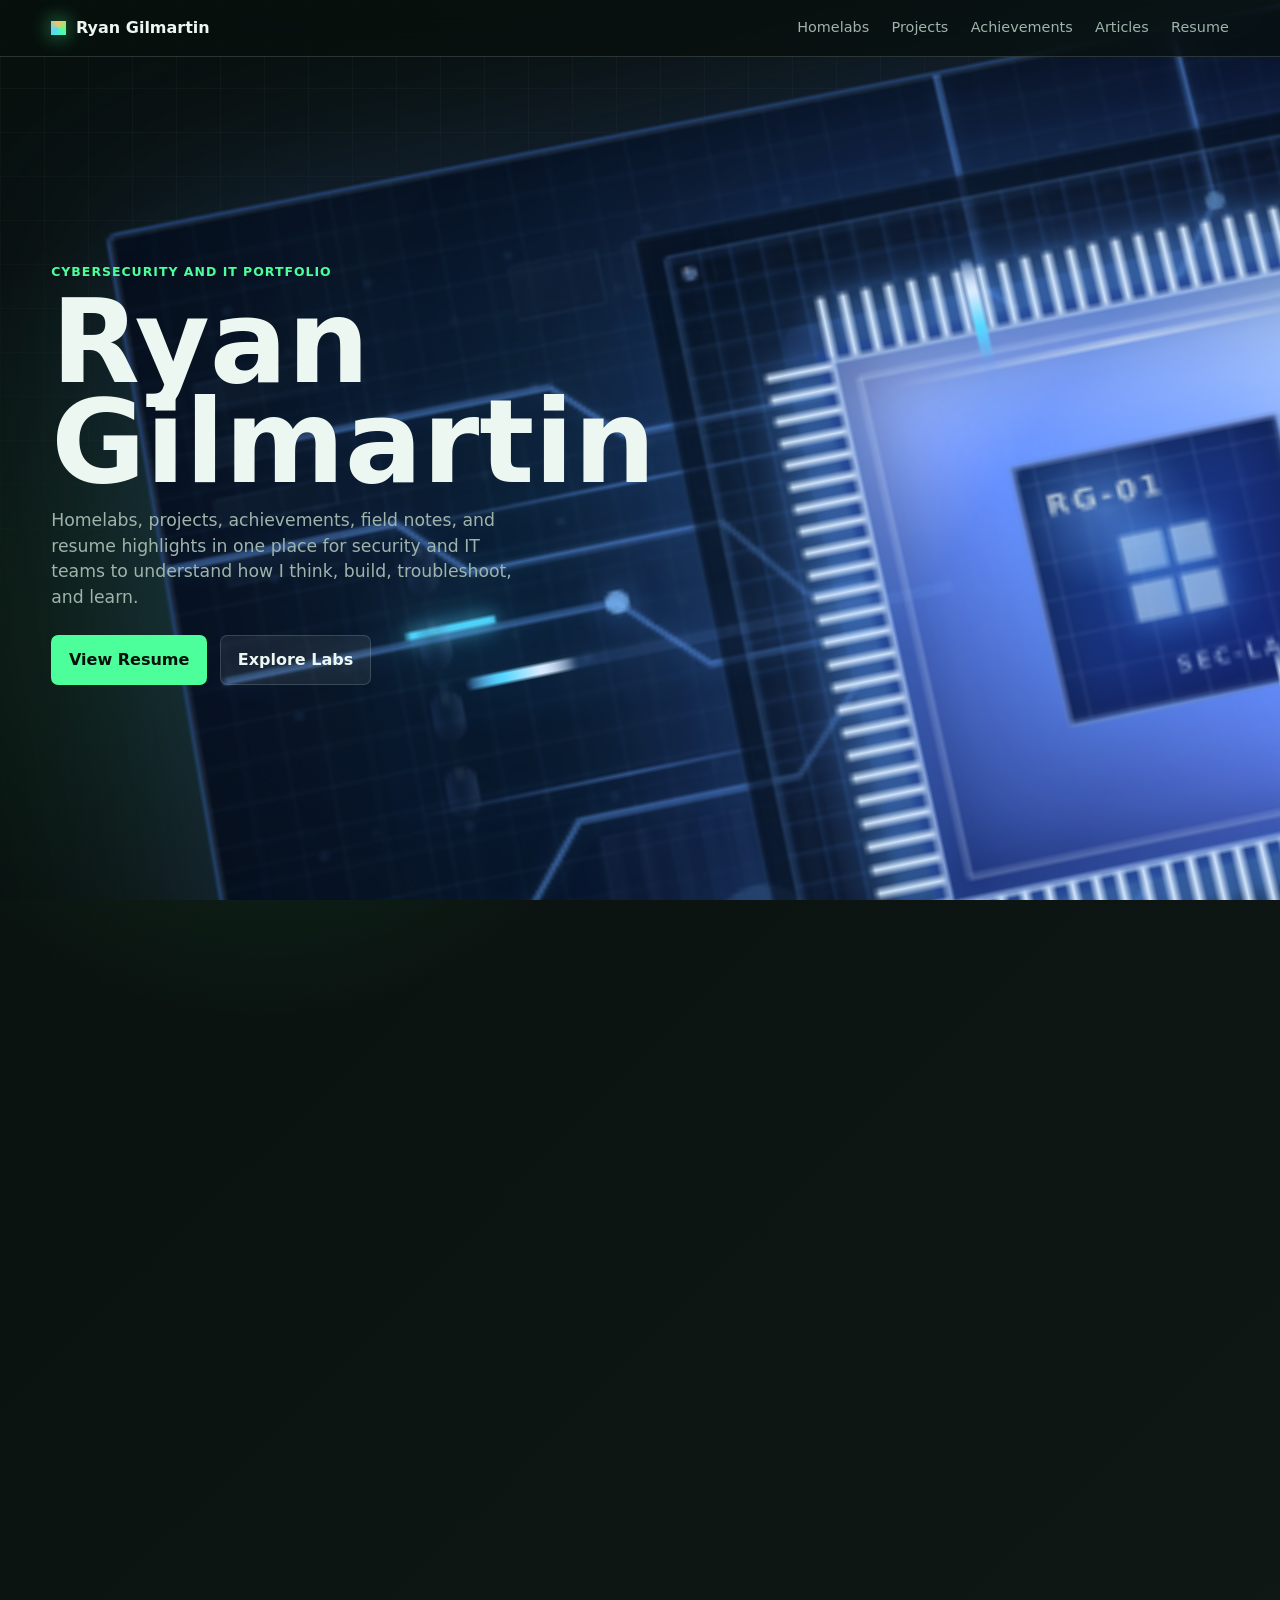
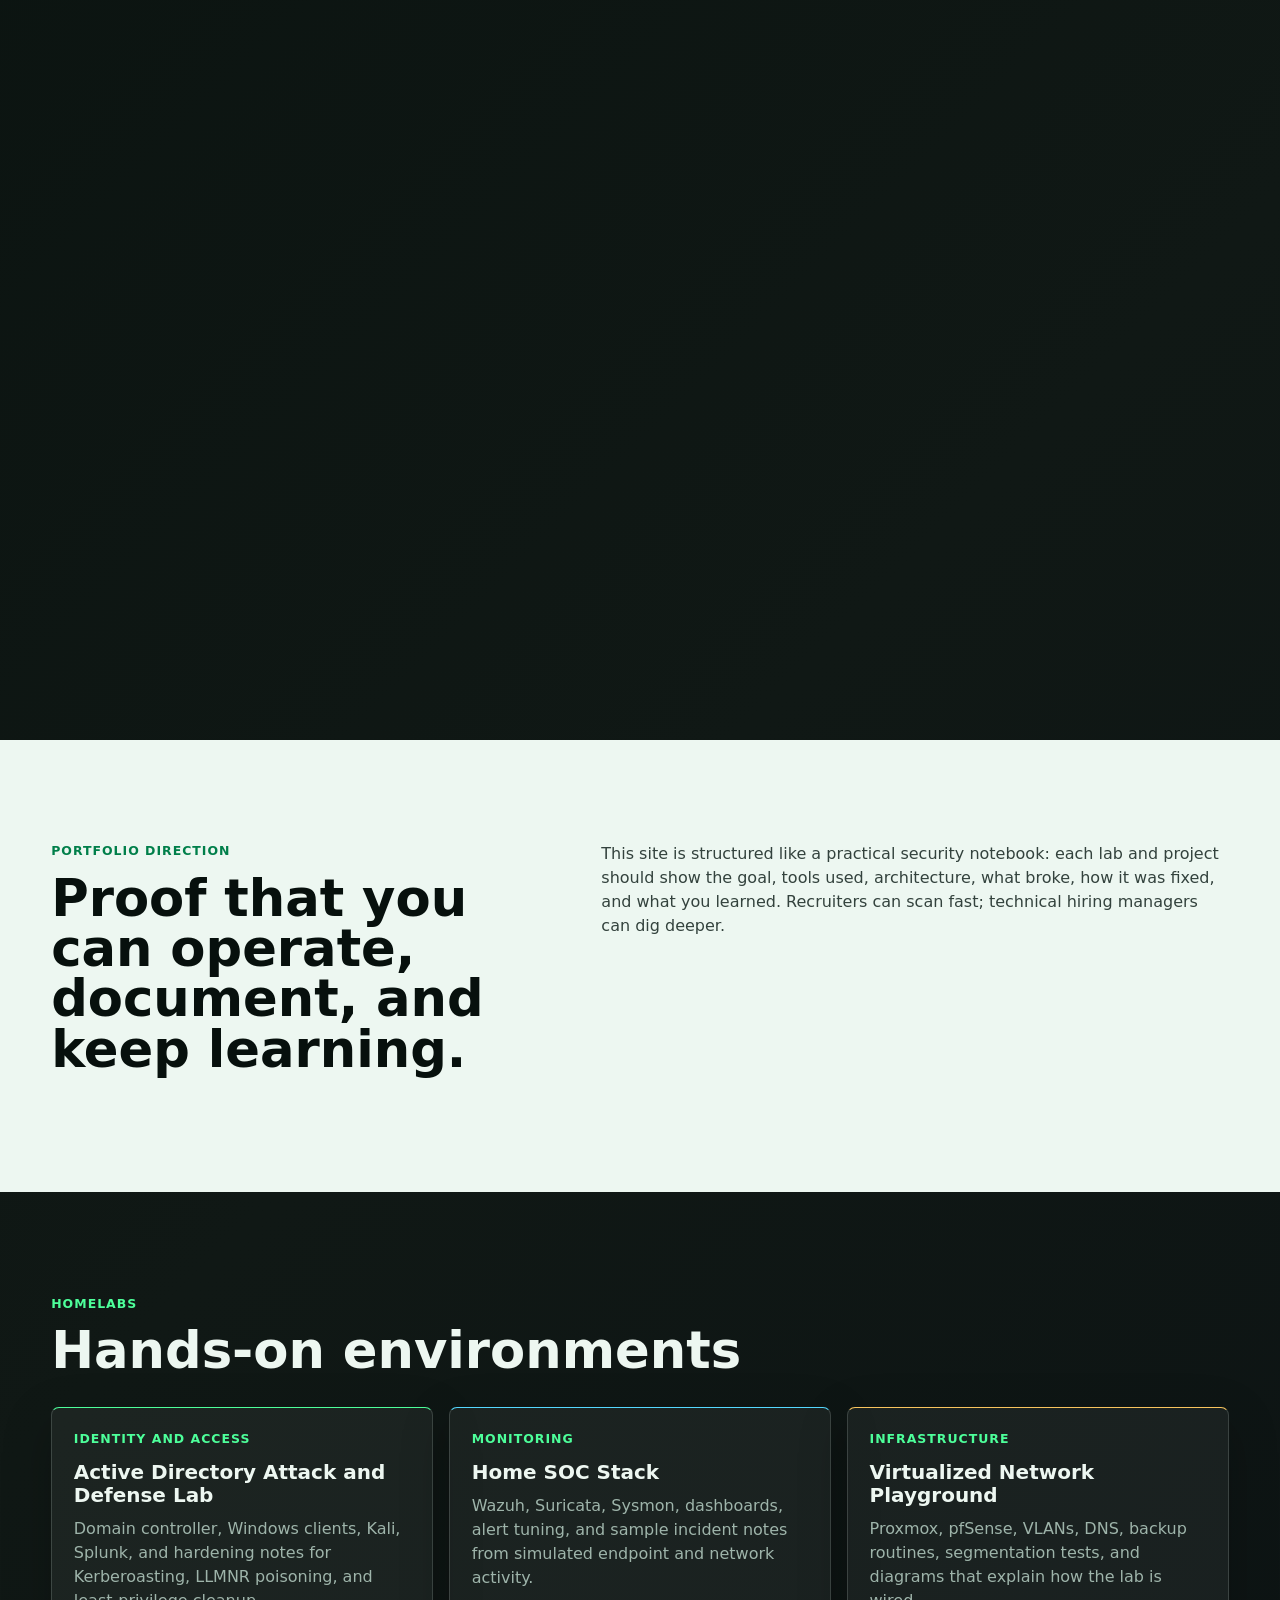
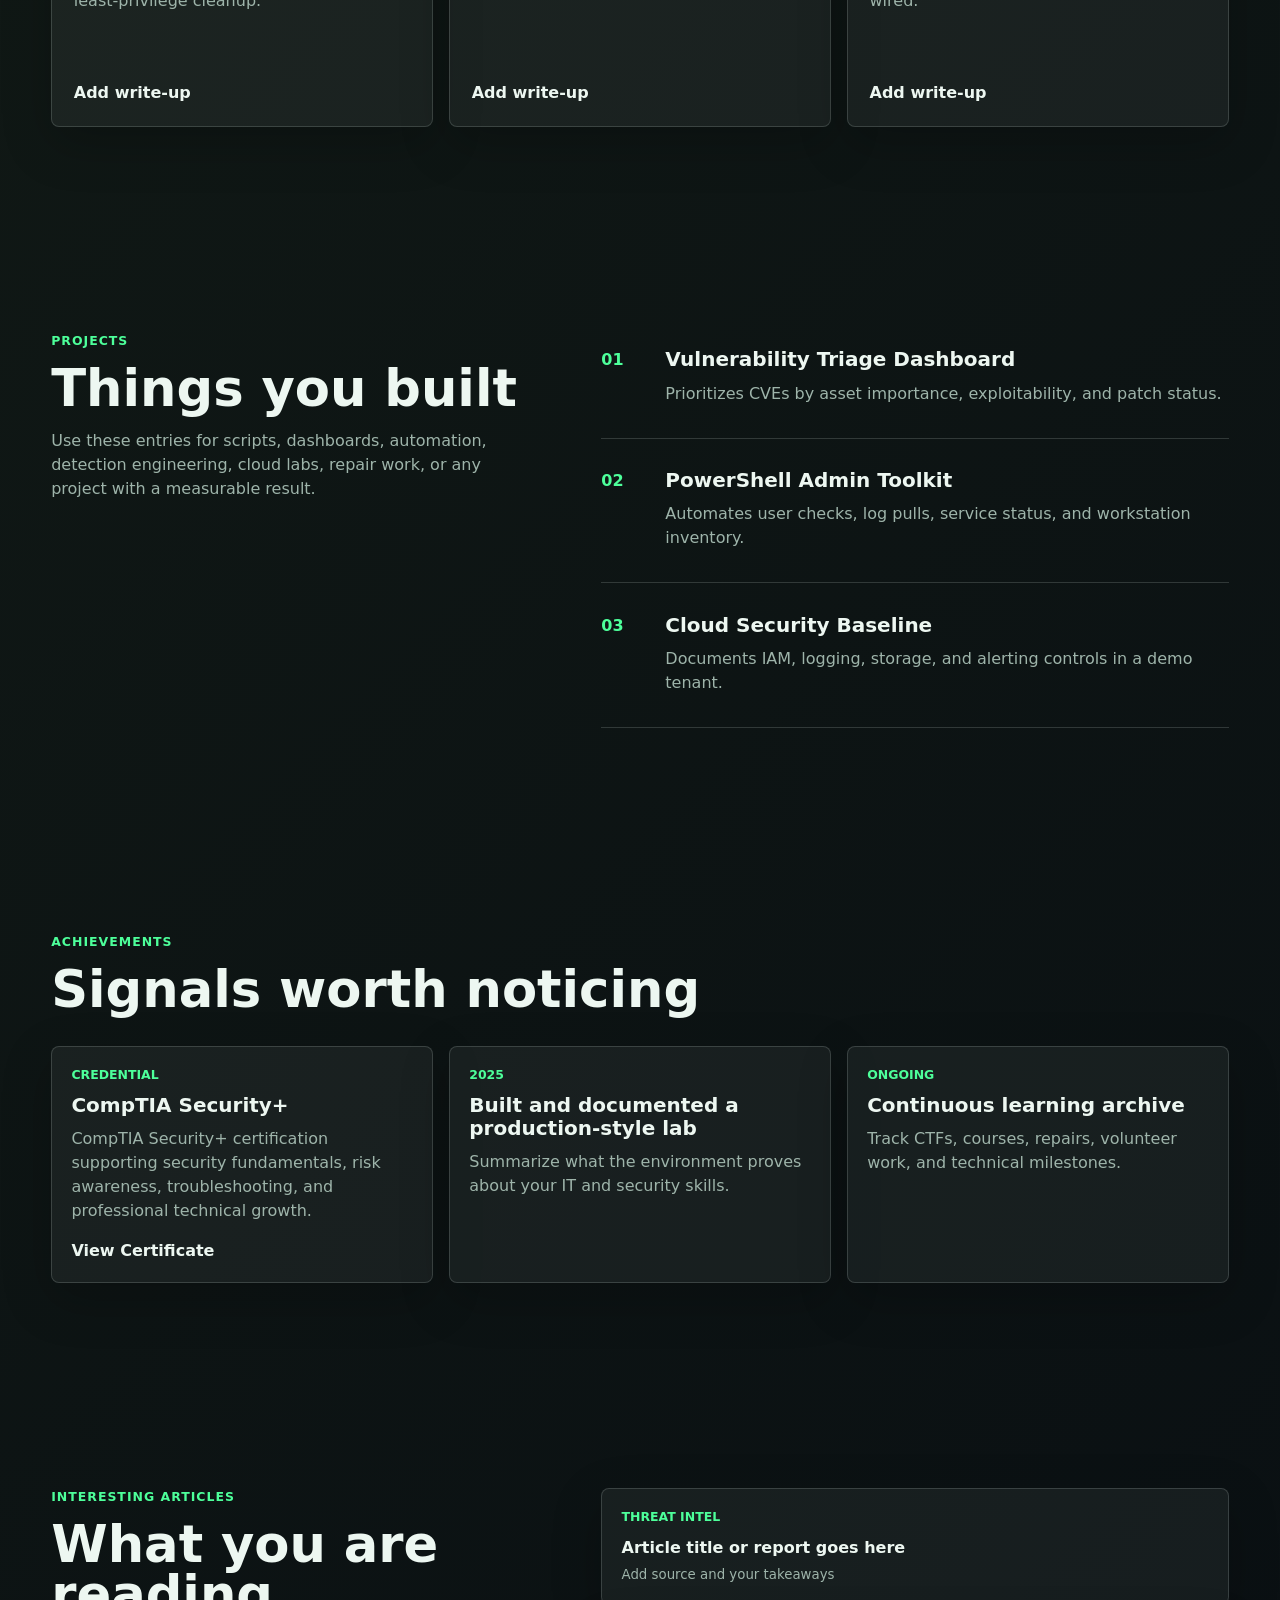
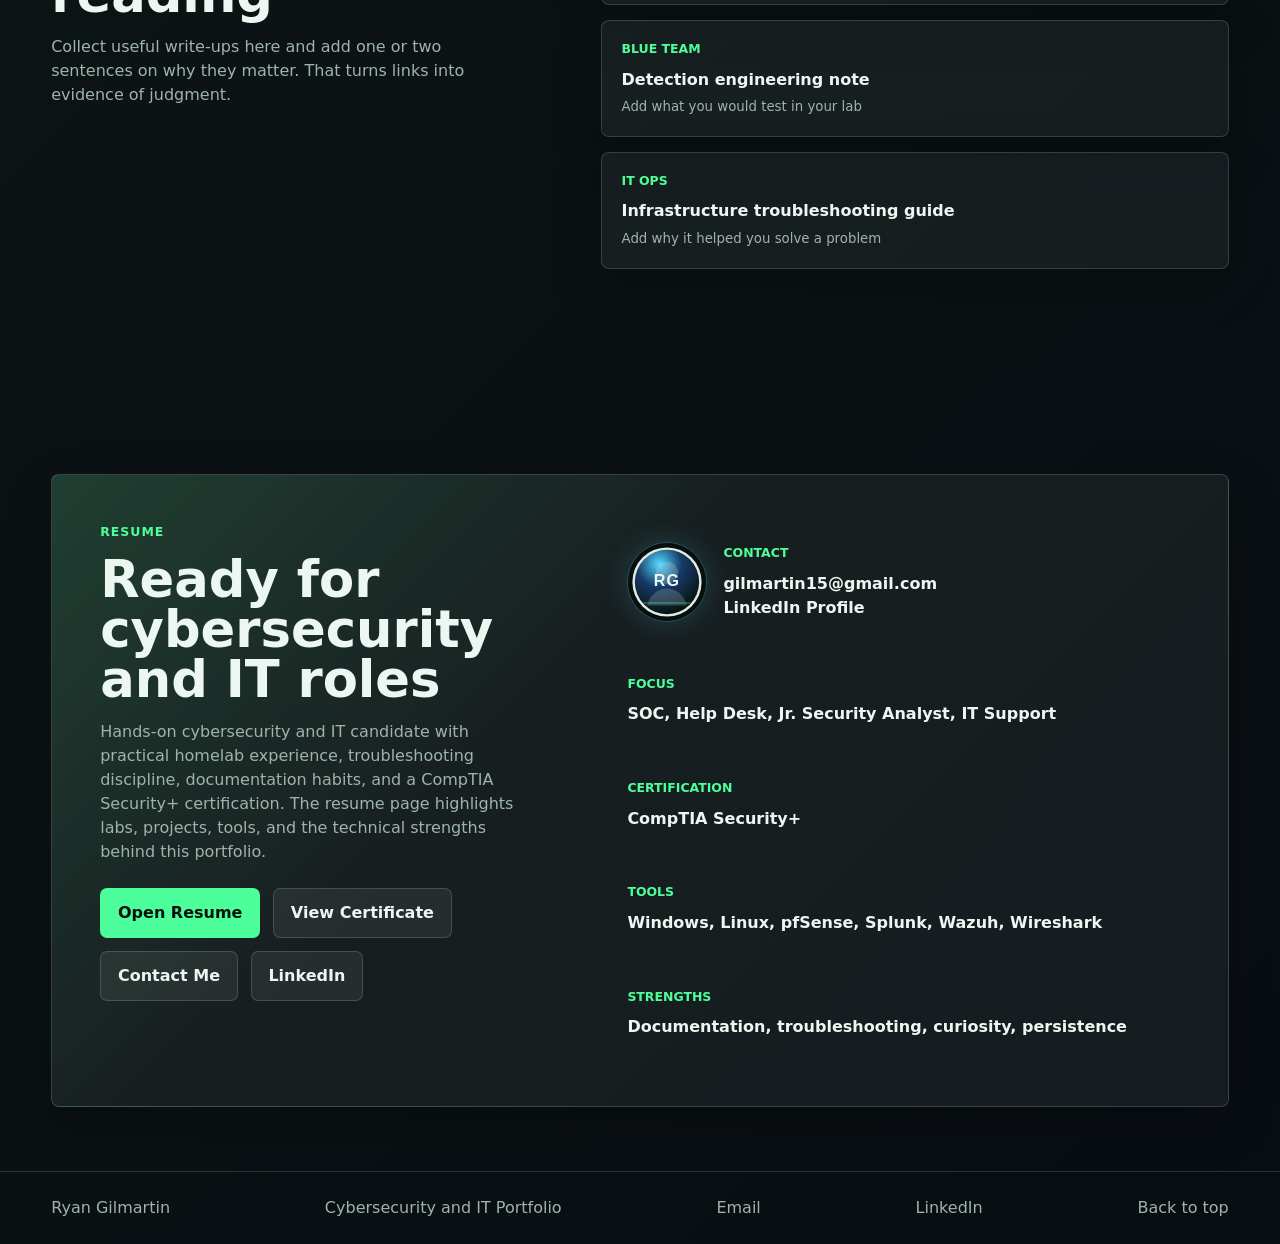
==== index.html @ fa4cd070 "Fix contact links and add profile links" ====
<!doctype html>
<html lang="en">
  <head>
    <meta charset="UTF-8" />
    <meta name="viewport" content="width=device-width, initial-scale=1.0" />
    <title>Ryan Gilmartin | Cybersecurity Portfolio</title>
    <meta
      name="description"
      content="A cybersecurity and IT portfolio showcasing homelabs, projects, achievements, articles, and resume experience."
    />
    <link rel="stylesheet" href="styles.css" />
  </head>
  <body>
    <header class="site-header" aria-label="Primary navigation">
      <a class="brand" href="#top" aria-label="Back to top">
        <span class="brand-mark"></span>
        <span>Ryan Gilmartin</span>
      </a>
      <nav>
        <a href="#homelabs">Homelabs</a>
        <a href="#projects">Projects</a>
        <a href="#achievements">Achievements</a>
        <a href="#articles">Articles</a>
        <a href="#resume">Resume</a>
      </nav>
    </header>

    <main id="top">
      <section class="scroll-scene" aria-label="CPU zooming out into a computer">
        <div class="scene-sticky">
          <div class="scene-copy">
            <p class="eyebrow">Cybersecurity and IT Portfolio</p>
            <h1>Ryan Gilmartin</h1>
            <p>
              Homelabs, projects, achievements, field notes, and resume highlights
              in one place for security and IT teams to understand how I think,
              build, troubleshoot, and learn.
            </p>
            <div class="hero-actions">
              <a class="button primary" href="resume-pdf.html">View Resume</a>
              <a class="button secondary" href="#homelabs">Explore Labs</a>
            </div>
          </div>

          <div class="computer-stage" aria-hidden="true">
            <div class="computer zoom-target">
              <div class="monitor">
                <div class="screen">
                  <div class="terminal-bar">
                    <span></span>
                    <span></span>
                    <span></span>
                  </div>
                  <div class="terminal-lines">
                    <span class="green">nmap -sV lab.gateway</span>
                    <span>22/tcp open ssh</span>
                    <span>443/tcp open https</span>
                    <span class="cyan">risk: patch validation queued</span>
                  </div>
                  <div class="network-map">
                    <i></i>
                    <i></i>
                    <i></i>
                    <i></i>
                    <i></i>
                  </div>
                </div>
                <div class="stand"></div>
                <div class="base"></div>
              </div>

              <div class="tower">
                <div class="tower-panel">
                  <span></span>
                  <span></span>
                  <span></span>
                </div>
                <div class="vent-grid">
                  <i></i><i></i><i></i><i></i><i></i><i></i><i></i><i></i><i></i>
                </div>
              </div>

              <div class="motherboard">
                <div class="board-grid"></div>
                <svg class="circuit-traces" viewBox="0 0 1000 560" preserveAspectRatio="none">
                  <path d="M500 280 H260 L220 240 H20" />
                  <path d="M500 255 H315 L280 210 H150 L118 178 H0" />
                  <path d="M500 305 H330 L292 344 H180 L148 382 H0" />
                  <path d="M500 232 H390 L356 156 H240 L208 124 H72" />
                  <path d="M500 330 H410 L370 424 H262 L226 462 H88" />
                  <path d="M500 280 H740 L778 238 H1000" />
                  <path d="M500 254 H652 L692 188 H846 L882 154 H1000" />
                  <path d="M500 305 H666 L706 370 H826 L866 420 H1000" />
                  <path d="M500 230 H578 L620 106 H760 L794 72 H1000" />
                  <path d="M500 333 H586 L622 488 H772 L806 524 H1000" />
                  <path d="M474 280 V155 L438 118 V0" />
                  <path d="M526 280 V146 L565 96 V0" />
                  <path d="M474 280 V404 L438 444 V560" />
                  <path d="M526 280 V410 L568 458 V560" />
                  <path class="trace-hot" d="M500 280 H760 L802 236 H1000" />
                  <path class="trace-hot trace-delay" d="M500 280 H245 L202 236 H20" />
                  <circle cx="220" cy="240" r="6" />
                  <circle cx="778" cy="238" r="6" />
                  <circle cx="356" cy="156" r="5" />
                  <circle cx="706" cy="370" r="5" />
                  <circle cx="438" cy="444" r="5" />
                  <circle cx="565" cy="96" r="5" />
                </svg>
                <div class="io-ports">
                  <i></i>
                  <i></i>
                  <i></i>
                  <i></i>
                </div>
                <div class="vrm-bank">
                  <span></span>
                  <span></span>
                  <span></span>
                  <span></span>
                  <span></span>
                </div>
                <div class="cpu-socket">
                  <div class="socket-screws">
                    <i></i>
                    <i></i>
                    <i></i>
                    <i></i>
                  </div>
                  <div class="socket-arm"></div>
                  <div class="cpu-chip">
                    <div class="chip-core">
                      <span>RG-01</span>
                      <small>SEC-LAB</small>
                      <div class="die-grid">
                        <i></i>
                        <i></i>
                        <i></i>
                        <i></i>
                      </div>
                    </div>
                    <div class="pins pins-top"></div>
                    <div class="pins pins-bottom"></div>
                    <div class="pins pins-left"></div>
                    <div class="pins pins-right"></div>
                  </div>
                </div>
                <div class="ram ram-a"></div>
                <div class="ram ram-b"></div>
                <div class="chipset">
                  <span></span>
                </div>
                <div class="m2-slot">
                  <span></span>
                </div>
                <div class="capacitors caps-left">
                  <i></i>
                  <i></i>
                  <i></i>
                  <i></i>
                </div>
                <div class="capacitors caps-right">
                  <i></i>
                  <i></i>
                  <i></i>
                </div>
                <div class="status-led led-green"></div>
                <div class="status-led led-amber"></div>
                <div class="trace trace-one"></div>
                <div class="trace trace-two"></div>
                <div class="trace trace-three"></div>
                <div class="trace trace-four"></div>
                <div class="trace trace-five"></div>
                <div class="trace trace-six"></div>
                <div class="data-line data-a">
                  <i></i>
                  <i></i>
                </div>
                <div class="data-line data-b">
                  <i></i>
                  <i></i>
                </div>
                <div class="data-line data-c">
                  <i></i>
                  <i></i>
                </div>
                <div class="data-line data-d">
                  <i></i>
                  <i></i>
                </div>
              </div>

              <div class="keyboard">
                <span></span><span></span><span></span><span></span><span></span>
                <span></span><span></span><span></span><span></span><span></span>
                <span></span><span></span><span></span><span></span><span></span>
              </div>
            </div>
          </div>

          <div class="scroll-hint">Scroll to zoom out</div>
        </div>
      </section>

      <section class="intro-band">
        <div class="content-grid">
          <div>
            <p class="eyebrow">Portfolio Direction</p>
            <h2>Proof that you can operate, document, and keep learning.</h2>
          </div>
          <p>
            This site is structured like a practical security notebook: each lab
            and project should show the goal, tools used, architecture, what broke,
            how it was fixed, and what you learned. Recruiters can scan fast;
            technical hiring managers can dig deeper.
          </p>
        </div>
      </section>

      <section id="homelabs" class="section">
        <div class="section-heading">
          <p class="eyebrow">Homelabs</p>
          <h2>Hands-on environments</h2>
        </div>
        <div class="card-grid">
          <article class="card accent-green">
            <p class="card-kicker">Identity and Access</p>
            <h3>Active Directory Attack and Defense Lab</h3>
            <p>
              Domain controller, Windows clients, Kali, Splunk, and hardening
              notes for Kerberoasting, LLMNR poisoning, and least-privilege cleanup.
            </p>
            <a href="#">Add write-up</a>
          </article>
          <article class="card accent-blue">
            <p class="card-kicker">Monitoring</p>
            <h3>Home SOC Stack</h3>
            <p>
              Wazuh, Suricata, Sysmon, dashboards, alert tuning, and sample
              incident notes from simulated endpoint and network activity.
            </p>
            <a href="#">Add write-up</a>
          </article>
          <article class="card accent-gold">
            <p class="card-kicker">Infrastructure</p>
            <h3>Virtualized Network Playground</h3>
            <p>
              Proxmox, pfSense, VLANs, DNS, backup routines, segmentation tests,
              and diagrams that explain how the lab is wired.
            </p>
            <a href="#">Add write-up</a>
          </article>
        </div>
      </section>

      <section id="projects" class="section split-section">
        <div class="section-heading">
          <p class="eyebrow">Projects</p>
          <h2>Things you built</h2>
          <p>
            Use these entries for scripts, dashboards, automation, detection
            engineering, cloud labs, repair work, or any project with a measurable
            result.
          </p>
        </div>
        <div class="project-list">
          <article>
            <span>01</span>
            <div>
              <h3>Vulnerability Triage Dashboard</h3>
              <p>Prioritizes CVEs by asset importance, exploitability, and patch status.</p>
            </div>
          </article>
          <article>
            <span>02</span>
            <div>
              <h3>PowerShell Admin Toolkit</h3>
              <p>Automates user checks, log pulls, service status, and workstation inventory.</p>
            </div>
          </article>
          <article>
            <span>03</span>
            <div>
              <h3>Cloud Security Baseline</h3>
              <p>Documents IAM, logging, storage, and alerting controls in a demo tenant.</p>
            </div>
          </article>
        </div>
      </section>

      <section id="achievements" class="section">
        <div class="section-heading">
          <p class="eyebrow">Achievements</p>
          <h2>Signals worth noticing</h2>
        </div>
        <div class="timeline">
          <article>
            <time>Credential</time>
            <h3>CompTIA Security+</h3>
            <p>
              CompTIA Security+ certification supporting security fundamentals,
              risk awareness, troubleshooting, and professional technical growth.
            </p>
            <a href="assets/comptia-security-plus-certificate.pdf">View Certificate</a>
          </article>
          <article>
            <time>2025</time>
            <h3>Built and documented a production-style lab</h3>
            <p>Summarize what the environment proves about your IT and security skills.</p>
          </article>
          <article>
            <time>Ongoing</time>
            <h3>Continuous learning archive</h3>
            <p>Track CTFs, courses, repairs, volunteer work, and technical milestones.</p>
          </article>
        </div>
      </section>

      <section id="articles" class="section split-section articles">
        <div class="section-heading">
          <p class="eyebrow">Interesting Articles</p>
          <h2>What you are reading</h2>
          <p>
            Collect useful write-ups here and add one or two sentences on why
            they matter. That turns links into evidence of judgment.
          </p>
        </div>
        <div class="article-stack">
          <a href="#">
            <span>Threat Intel</span>
            <strong>Article title or report goes here</strong>
            <small>Add source and your takeaways</small>
          </a>
          <a href="#">
            <span>Blue Team</span>
            <strong>Detection engineering note</strong>
            <small>Add what you would test in your lab</small>
          </a>
          <a href="#">
            <span>IT Ops</span>
            <strong>Infrastructure troubleshooting guide</strong>
            <small>Add why it helped you solve a problem</small>
          </a>
        </div>
      </section>

      <section id="resume" class="section resume-section">
        <div class="resume-panel">
          <div>
            <p class="eyebrow">Resume</p>
            <h2>Ready for cybersecurity and IT roles</h2>
            <p>
              Hands-on cybersecurity and IT candidate with practical homelab
              experience, troubleshooting discipline, documentation habits, and
              a CompTIA Security+ certification. The resume page highlights
              labs, projects, tools, and the technical strengths behind this
              portfolio.
            </p>
            <div class="hero-actions">
              <a class="button primary" href="resume-pdf.html">Open Resume</a>
              <a class="button secondary" href="assets/comptia-security-plus-certificate.pdf">View Certificate</a>
              <a class="button secondary" href="mailto:gilmartin15@gmail.com">Contact Me</a>
              <a class="button secondary" href="https://www.linkedin.com/in/ryan-gilmartin-147a14136">LinkedIn</a>
            </div>
          </div>
          <div class="resume-facts">
            <article class="profile-card">
              <img src="assets/headshot-placeholder.svg" alt="Ryan Gilmartin headshot placeholder" />
              <div>
                <span>Contact</span>
                <strong>gilmartin15@gmail.com</strong>
                <a href="https://www.linkedin.com/in/ryan-gilmartin-147a14136">LinkedIn Profile</a>
              </div>
            </article>
            <article>
              <span>Focus</span>
              <strong>SOC, Help Desk, Jr. Security Analyst, IT Support</strong>
            </article>
            <article>
              <span>Certification</span>
              <strong>CompTIA Security+</strong>
            </article>
            <article>
              <span>Tools</span>
              <strong>Windows, Linux, pfSense, Splunk, Wazuh, Wireshark</strong>
            </article>
            <article>
              <span>Strengths</span>
              <strong>Documentation, troubleshooting, curiosity, persistence</strong>
            </article>
          </div>
        </div>
      </section>
    </main>

    <footer>
      <span>Ryan Gilmartin</span>
      <span>Cybersecurity and IT Portfolio</span>
      <a href="mailto:gilmartin15@gmail.com">Email</a>
      <a href="https://www.linkedin.com/in/ryan-gilmartin-147a14136">LinkedIn</a>
      <a href="#top">Back to top</a>
    </footer>

    <script src="script.js"></script>
  </body>
</html>
---- styles.css ----
:root {
  color-scheme: dark;
  --bg: #07100d;
  --panel: #0e1b17;
  --panel-2: #14231f;
  --text: #edf7f1;
  --muted: #9eb4aa;
  --line: rgba(237, 247, 241, 0.16);
  --green: #4dff9a;
  --cyan: #54d8ff;
  --gold: #f8c45d;
  --red: #ff6d6d;
  --shadow: 0 24px 80px rgba(0, 0, 0, 0.42);
  --scene-progress: 0;
}

* {
  box-sizing: border-box;
}

html {
  scroll-behavior: smooth;
}

body {
  margin: 0;
  background:
    radial-gradient(circle at 20% 10%, rgba(77, 255, 154, 0.13), transparent 26rem),
    linear-gradient(135deg, #07100d 0%, #101815 42%, #080d12 100%);
  color: var(--text);
  font-family:
    Inter, ui-sans-serif, system-ui, -apple-system, BlinkMacSystemFont, "Segoe UI",
    sans-serif;
  line-height: 1.5;
}

a {
  color: inherit;
}

.site-header {
  position: fixed;
  top: 0;
  left: 0;
  right: 0;
  z-index: 10;
  display: flex;
  align-items: center;
  justify-content: space-between;
  gap: 1rem;
  padding: 1rem clamp(1rem, 4vw, 4rem);
  background: rgba(7, 16, 13, 0.72);
  border-bottom: 1px solid var(--line);
  backdrop-filter: blur(18px);
}

.brand {
  display: inline-flex;
  align-items: center;
  gap: 0.65rem;
  font-weight: 800;
  text-decoration: none;
}

.brand-mark {
  width: 0.9rem;
  height: 0.9rem;
  background: conic-gradient(from 120deg, var(--green), var(--cyan), var(--gold), var(--green));
  box-shadow: 0 0 20px rgba(77, 255, 154, 0.7);
}

nav {
  display: flex;
  flex-wrap: wrap;
  justify-content: flex-end;
  gap: clamp(0.7rem, 2vw, 1.4rem);
  color: var(--muted);
  font-size: 0.9rem;
}

nav a,
footer a,
.card a,
.timeline a,
.cert-badge a {
  text-decoration: none;
}

nav a:hover,
footer a:hover,
.card a:hover,
.timeline a:hover,
.cert-badge a:hover {
  color: var(--green);
}

.scroll-scene {
  height: 260vh;
  min-height: 1420px;
}

.scene-sticky {
  position: sticky;
  top: 0;
  min-height: 100vh;
  overflow: hidden;
  display: grid;
  grid-template-columns: minmax(18rem, 0.86fr) minmax(24rem, 1.14fr);
  align-items: center;
  gap: 3rem;
  padding: 6rem clamp(1rem, 4vw, 5rem) 3rem;
}

.scene-sticky::before {
  content: "";
  position: absolute;
  inset: 0;
  background-image:
    linear-gradient(rgba(237, 247, 241, 0.035) 1px, transparent 1px),
    linear-gradient(90deg, rgba(237, 247, 241, 0.035) 1px, transparent 1px);
  background-size: 44px 44px;
  mask-image: linear-gradient(to bottom, black, transparent 88%);
  pointer-events: none;
}

.scene-copy {
  position: relative;
  z-index: 2;
  max-width: 44rem;
  transform: translateY(calc(var(--scene-progress) * -28px));
  opacity: calc(1 - var(--scene-progress) * 0.24);
}

.eyebrow,
.card-kicker {
  margin: 0 0 0.75rem;
  color: var(--green);
  font-size: 0.78rem;
  font-weight: 800;
  letter-spacing: 0.08em;
  text-transform: uppercase;
}

h1,
h2,
h3,
p {
  margin-top: 0;
}

h1 {
  max-width: 11ch;
  margin-bottom: 1rem;
  font-size: clamp(3.5rem, 9vw, 8.5rem);
  line-height: 0.86;
  letter-spacing: 0;
}

h2 {
  margin-bottom: 1rem;
  font-size: clamp(2rem, 4vw, 4rem);
  line-height: 0.98;
  letter-spacing: 0;
}

h3 {
  margin-bottom: 0.65rem;
  font-size: 1.25rem;
  line-height: 1.15;
}

p {
  color: var(--muted);
}

.scene-copy > p:not(.eyebrow) {
  max-width: 37rem;
  font-size: clamp(1rem, 1.35vw, 1.18rem);
}

.hero-actions {
  display: flex;
  flex-wrap: wrap;
  gap: 0.8rem;
  margin-top: 1.5rem;
}

.button {
  display: inline-flex;
  align-items: center;
  justify-content: center;
  min-height: 2.85rem;
  padding: 0.75rem 1.05rem;
  border: 1px solid var(--line);
  border-radius: 0.45rem;
  font-weight: 800;
  text-decoration: none;
}

.button.primary {
  background: var(--green);
  color: #06100c;
  border-color: transparent;
}

.button.secondary {
  background: rgba(237, 247, 241, 0.07);
}

.computer-stage {
  position: relative;
  z-index: 1;
  display: grid;
  place-items: center;
  min-height: 44rem;
  perspective: 1200px;
}

.computer {
  position: relative;
  width: min(56vw, 52rem);
  aspect-ratio: 1.18;
  transform:
    translateX(calc((1 - var(--scene-progress)) * 18vw))
    translateY(calc((1 - var(--scene-progress)) * 8vh))
    scale(calc(3.95 - var(--scene-progress) * 2.95))
    rotateX(calc(18deg - var(--scene-progress) * 18deg))
    rotateZ(calc(-12deg + var(--scene-progress) * 12deg));
  transform-origin: 50% 54%;
  transition: transform 80ms linear;
  filter: drop-shadow(var(--shadow));
}

.motherboard {
  position: absolute;
  inset: 30% 15% 22% 15%;
  border: 1px solid rgba(90, 157, 255, 0.34);
  border-radius: 0.18rem;
  background:
    radial-gradient(circle at 50% 50%, rgba(94, 144, 255, 0.22), transparent 10rem),
    radial-gradient(circle at 22% 28%, rgba(84, 216, 255, 0.08), transparent 12rem),
    radial-gradient(circle at 80% 64%, rgba(77, 255, 154, 0.06), transparent 11rem),
    linear-gradient(135deg, rgba(16, 44, 88, 0.38), rgba(3, 7, 16, 0.9)),
    #030814;
  overflow: hidden;
  box-shadow:
    inset 0 0 0 1px rgba(237, 247, 241, 0.06),
    inset 0 0 90px rgba(0, 0, 0, 0.72),
    0 0 54px rgba(80, 133, 255, 0.22);
}

.motherboard::before {
  content: "";
  position: absolute;
  inset: 0;
  background:
    linear-gradient(90deg, transparent 49.8%, rgba(119, 182, 255, 0.18) 50%, transparent 50.2%),
    linear-gradient(transparent 49.8%, rgba(119, 182, 255, 0.12) 50%, transparent 50.2%);
  background-size: 7.2rem 7.2rem;
  opacity: 0.32;
}

.motherboard::after {
  content: "";
  position: absolute;
  inset: 0;
  background-image:
    radial-gradient(circle, rgba(112, 176, 255, 0.42) 0 1px, transparent 1.5px),
    radial-gradient(circle, rgba(237, 247, 241, 0.15) 0 1px, transparent 1.5px);
  background-position:
    0.5rem 0.5rem,
    1.15rem 1.2rem;
  background-size:
    2.3rem 2.3rem,
    2.7rem 2.7rem;
  opacity: 0.18;
  pointer-events: none;
}

.board-grid {
  position: absolute;
  inset: 0;
  background-image:
    linear-gradient(rgba(126, 187, 255, 0.045) 1px, transparent 1px),
    linear-gradient(90deg, rgba(126, 187, 255, 0.04) 1px, transparent 1px);
  background-size: 0.65rem 0.65rem;
  opacity: 0.75;
}

.circuit-traces {
  position: absolute;
  inset: 0;
  z-index: 2;
  width: 100%;
  height: 100%;
  overflow: visible;
}

.circuit-traces path {
  fill: none;
  stroke: rgba(105, 165, 255, 0.48);
  stroke-width: 3;
  stroke-linecap: round;
  stroke-linejoin: round;
  filter: drop-shadow(0 0 6px rgba(84, 156, 255, 0.38));
}

.circuit-traces circle {
  fill: rgba(135, 195, 255, 0.74);
  filter: drop-shadow(0 0 8px rgba(84, 156, 255, 0.7));
}

.circuit-traces .trace-hot {
  stroke: rgba(84, 216, 255, 0.96);
  stroke-dasharray: 42 320;
  stroke-width: 4;
  animation: trace-flow 2.6s linear infinite;
  filter:
    drop-shadow(0 0 5px rgba(84, 216, 255, 0.95))
    drop-shadow(0 0 18px rgba(84, 216, 255, 0.6));
}

.circuit-traces .trace-delay {
  animation-delay: 1.15s;
}

.io-ports {
  position: absolute;
  left: 2.8%;
  top: 15%;
  z-index: 2;
  display: grid;
  gap: 0.45rem;
  width: 6.5%;
  opacity: calc(0.16 + var(--scene-progress) * 0.55);
}

.io-ports i {
  height: 0.55rem;
  border: 1px solid rgba(138, 190, 255, 0.18);
  border-radius: 0.06rem;
  background:
    linear-gradient(90deg, rgba(138, 190, 255, 0.28), rgba(237, 247, 241, 0.04)),
    #10182b;
}

.vrm-bank {
  position: absolute;
  left: 20%;
  top: 10%;
  z-index: 2;
  display: grid;
  grid-template-columns: repeat(5, 1fr);
  gap: 0.35rem;
  width: 28%;
  opacity: calc(0.2 + var(--scene-progress) * 0.55);
}

.vrm-bank span {
  height: 1rem;
  border: 1px solid rgba(138, 190, 255, 0.14);
  border-radius: 0.06rem;
  background:
    linear-gradient(145deg, rgba(138, 190, 255, 0.16), rgba(0, 0, 0, 0.26)),
    #11192a;
  box-shadow: inset 0 -0.2rem 0 rgba(0, 0, 0, 0.18);
}

.cpu-socket {
  position: absolute;
  left: 50%;
  top: 50%;
  z-index: 5;
  width: 14.6rem;
  aspect-ratio: 1;
  transform: translate(-50%, -50%);
  background:
    radial-gradient(circle, rgba(80, 133, 255, 0.12), transparent 64%),
    rgba(3, 7, 16, 0.34);
  border: 1px solid rgba(96, 158, 255, 0.18);
  border-radius: 0.1rem;
  box-shadow:
    inset 0 0 0 0.45rem rgba(11, 22, 42, 0.5),
    0 0 64px rgba(80, 133, 255, 0.28);
}

.cpu-socket::before {
  content: "";
  position: absolute;
  inset: 0.35rem;
  border: 1px solid rgba(115, 176, 255, 0.32);
  border-radius: 0.08rem;
  background:
    repeating-linear-gradient(90deg, rgba(90, 157, 255, 0.16) 0 1px, transparent 1px 8px),
    repeating-linear-gradient(0deg, rgba(90, 157, 255, 0.12) 0 1px, transparent 1px 8px);
  opacity: 0.72;
}

.socket-arm {
  position: absolute;
  right: -0.1rem;
  top: 0.7rem;
  bottom: 0.7rem;
  width: 0.14rem;
  border-radius: 999px;
  background: linear-gradient(#b8d7ff, #315c9a);
  box-shadow: 0 0 12px rgba(84, 156, 255, 0.45);
}

.socket-arm::after {
  content: "";
  position: absolute;
  right: -0.15rem;
  bottom: -0.35rem;
  width: 0.8rem;
  height: 0.22rem;
  border-radius: 999px;
  background: #91beff;
}

.socket-screws i {
  position: absolute;
  z-index: 2;
  width: 0.38rem;
  aspect-ratio: 1;
  border-radius: 50%;
  background:
    radial-gradient(circle at 35% 30%, #dbeaff 0 12%, transparent 13%),
    radial-gradient(circle, #7193c8 0 42%, #1b2a4a 44% 100%);
  box-shadow: inset 0 0 0 1px rgba(0, 0, 0, 0.36);
  opacity: 0.62;
}

.socket-screws i:nth-child(1) {
  left: 0.55rem;
  top: 0.55rem;
}

.socket-screws i:nth-child(2) {
  right: 0.55rem;
  top: 0.55rem;
}

.socket-screws i:nth-child(3) {
  left: 0.55rem;
  bottom: 0.55rem;
}

.socket-screws i:nth-child(4) {
  right: 0.55rem;
  bottom: 0.55rem;
}

.cpu-chip {
  position: absolute;
  left: 50%;
  top: 50%;
  z-index: 3;
  width: 9.2rem;
  aspect-ratio: 1;
  transform: translate(-50%, -50%);
  background:
    linear-gradient(135deg, rgba(217, 236, 255, 0.62), rgba(104, 157, 255, 0.28) 26%, transparent 58%),
    linear-gradient(45deg, #233b84, #6b8dff 48%, #c7e3ff);
  border: 1px solid rgba(217, 236, 255, 0.86);
  border-radius: 0.06rem;
  box-shadow:
    inset 0 0 26px rgba(7, 16, 70, 0.62),
    0 0 0 0.2rem rgba(25, 50, 124, 0.82),
    0 0 0 0.65rem rgba(81, 135, 255, 0.12),
    0 0 48px rgba(96, 158, 255, 0.68);
}

.cpu-chip::before {
  content: "";
  position: absolute;
  inset: 0.32rem;
  border: 1px solid rgba(217, 236, 255, 0.36);
  border-radius: 0.04rem;
}

.cpu-chip::after {
  content: "";
  position: absolute;
  left: 0.8rem;
  right: 0.8rem;
  top: 0.55rem;
  height: 1px;
  background: linear-gradient(90deg, transparent, rgba(237, 247, 241, 0.9), transparent);
}

.chip-core {
  position: absolute;
  inset: 2.35rem;
  display: grid;
  place-items: center;
  align-content: center;
  gap: 0.4rem;
  background:
    radial-gradient(circle at 30% 22%, rgba(116, 177, 255, 0.44), transparent 1.4rem),
    linear-gradient(135deg, rgba(84, 216, 255, 0.18), rgba(37, 52, 145, 0.3)),
    #102070;
  border: 1px solid rgba(191, 219, 255, 0.42);
  border-radius: 0.02rem;
  text-align: center;
  overflow: hidden;
  box-shadow:
    inset 0 0 18px rgba(0, 0, 0, 0.42),
    0 0 18px rgba(84, 156, 255, 0.38);
}

.chip-core::before {
  content: "";
  position: absolute;
  inset: 0;
  background-image:
    linear-gradient(90deg, transparent 47%, rgba(171, 209, 255, 0.17) 48% 52%, transparent 53%),
    linear-gradient(transparent 47%, rgba(171, 209, 255, 0.14) 48% 52%, transparent 53%);
  background-size: 0.64rem 0.64rem;
  opacity: 0.8;
}

.chip-core span,
.chip-core small,
.die-grid {
  position: relative;
  z-index: 1;
}

.chip-core span {
  position: absolute;
  left: 0.38rem;
  top: 0.32rem;
  font-size: 0.48rem;
  font-weight: 900;
  letter-spacing: 0.12em;
  opacity: 0.68;
}

.chip-core small {
  position: absolute;
  right: 0.38rem;
  bottom: 0.32rem;
  color: #bad8ff;
  font-size: 0.34rem;
  font-weight: 800;
  letter-spacing: 0.18em;
  opacity: 0.58;
}

.die-grid {
  position: absolute;
  inset: 33%;
  display: grid;
  grid-template-columns: repeat(2, 1fr);
  gap: 0.16rem;
  margin-top: 0;
}

.die-grid i {
  aspect-ratio: 1;
  background: rgba(180, 219, 255, 0.68);
  box-shadow: 0 0 10px rgba(84, 156, 255, 0.85);
  animation: chip-twinkle 2.8s ease-in-out infinite;
}

.die-grid i:nth-child(2) {
  animation-delay: 0.4s;
}

.die-grid i:nth-child(3) {
  animation-delay: 0.9s;
}

.die-grid i:nth-child(4) {
  animation-delay: 1.35s;
}

.pins-top,
.pins-bottom,
.pins-left,
.pins-right {
  position: absolute;
  background-repeat: repeat;
}

.pins-top,
.pins-bottom {
  left: -0.08rem;
  right: -0.08rem;
  height: 1.05rem;
  background-image: repeating-linear-gradient(90deg, rgba(214, 234, 255, 0.96) 0 2px, transparent 2px 6px);
  filter: drop-shadow(0 0 5px rgba(84, 156, 255, 0.95));
}

.pins-top {
  top: -1.12rem;
}

.pins-bottom {
  bottom: -1.12rem;
}

.pins-left,
.pins-right {
  top: -0.08rem;
  bottom: -0.08rem;
  width: 1.05rem;
  background-image: repeating-linear-gradient(0deg, rgba(214, 234, 255, 0.96) 0 2px, transparent 2px 6px);
  filter: drop-shadow(0 0 5px rgba(84, 156, 255, 0.95));
}

.pins-left {
  left: -1.12rem;
}

.pins-right {
  right: -1.12rem;
}

.ram {
  position: absolute;
  top: 18%;
  bottom: 18%;
  width: 1.05rem;
  z-index: 4;
  background:
    repeating-linear-gradient(0deg, rgba(180, 219, 255, 0.15) 0 0.35rem, transparent 0.35rem 0.72rem),
    linear-gradient(#3457a4, #15275b);
  border: 1px solid rgba(138, 190, 255, 0.2);
  border-radius: 0.06rem;
  box-shadow: 0 0 18px rgba(84, 156, 255, 0.16);
  opacity: calc(0.22 + var(--scene-progress) * 0.62);
}

.ram::before {
  content: "";
  position: absolute;
  left: -0.18rem;
  right: -0.18rem;
  bottom: 0.35rem;
  height: 0.25rem;
  background: repeating-linear-gradient(90deg, rgba(214, 234, 255, 0.9) 0 2px, transparent 2px 5px);
}

.ram-a {
  right: 16%;
}

.ram-b {
  right: 21%;
}

.chipset {
  position: absolute;
  left: 19%;
  bottom: 16%;
  z-index: 3;
  width: 14%;
  aspect-ratio: 1.15;
  border: 1px solid rgba(138, 190, 255, 0.18);
  border-radius: 0.06rem;
  background:
    repeating-linear-gradient(90deg, rgba(138, 190, 255, 0.15) 0 0.22rem, transparent 0.22rem 0.5rem),
    linear-gradient(145deg, #16254c, #070d1c);
  box-shadow: 0 0 22px rgba(84, 156, 255, 0.11);
  opacity: calc(0.2 + var(--scene-progress) * 0.58);
}

.chipset span {
  position: absolute;
  inset: 33%;
  border-radius: 50%;
  background: #74b6ff;
  box-shadow: 0 0 16px rgba(84, 156, 255, 0.8);
  animation: led-blink 1.8s ease-in-out infinite;
}

.m2-slot {
  position: absolute;
  right: 30%;
  bottom: 14%;
  z-index: 3;
  width: 28%;
  height: 0.9rem;
  border: 1px solid rgba(138, 190, 255, 0.18);
  border-radius: 999px;
  background: #090f1d;
  opacity: calc(0.22 + var(--scene-progress) * 0.58);
}

.m2-slot span {
  position: absolute;
  left: 0.5rem;
  right: 0.5rem;
  top: 50%;
  height: 2px;
  transform: translateY(-50%);
  background: linear-gradient(90deg, rgba(214, 234, 255, 0.82), transparent 88%);
}

.capacitors {
  position: absolute;
  z-index: 3;
  display: grid;
  gap: 0.42rem;
}

.capacitors i {
  width: 0.46rem;
  height: 0.82rem;
  border-radius: 999px;
  background:
    radial-gradient(ellipse at 50% 12%, rgba(217, 236, 255, 0.72), transparent 18%),
    linear-gradient(90deg, #456aa9, #142447 48%, #799ad0);
  box-shadow:
    inset 0 -0.15rem 0 rgba(0, 0, 0, 0.2),
    0 0 12px rgba(84, 156, 255, 0.08);
  opacity: calc(0.2 + var(--scene-progress) * 0.52);
}

.caps-left {
  left: 12%;
  top: 34%;
}

.caps-right {
  right: 9%;
  top: 44%;
}

.status-led {
  position: absolute;
  z-index: 5;
  width: 0.5rem;
  aspect-ratio: 1;
  border-radius: 50%;
  box-shadow: 0 0 14px currentColor;
  animation: led-blink 1.35s ease-in-out infinite;
}

.led-green {
  right: 8%;
  bottom: 12%;
  color: #74b6ff;
  background: #74b6ff;
}

.led-amber {
  right: 11%;
  bottom: 12%;
  color: var(--green);
  background: var(--green);
  animation-delay: 0.55s;
}

.trace {
  position: absolute;
  z-index: 2;
  height: 1px;
  background: linear-gradient(90deg, transparent, rgba(105, 165, 255, 0.75), transparent);
  opacity: 0.55;
  box-shadow: 0 0 8px rgba(84, 156, 255, 0.3);
}

.trace-one {
  left: 10%;
  right: 62%;
  top: 32%;
}

.trace-two {
  left: 10%;
  right: 68%;
  top: 58%;
}

.trace-three {
  left: 62%;
  right: 10%;
  top: 37%;
}

.trace-four {
  left: 58%;
  right: 12%;
  top: 67%;
}

.trace-five {
  left: 43%;
  top: 18%;
  width: 2px;
  height: 21%;
}

.trace-six {
  left: 54%;
  top: 59%;
  width: 2px;
  height: 23%;
}

.data-line {
  position: absolute;
  z-index: 6;
  overflow: hidden;
  background: rgba(105, 165, 255, 0.14);
  box-shadow: 0 0 14px rgba(84, 156, 255, 0.28);
}

.data-line i {
  position: absolute;
  display: block;
  background: linear-gradient(90deg, transparent, #74b6ff, #dcecff, transparent);
  filter: drop-shadow(0 0 8px rgba(84, 156, 255, 0.95));
}

.data-line i:nth-child(2) {
  animation-delay: 1s;
  background: linear-gradient(90deg, transparent, var(--cyan), #dcecff, transparent);
}

.data-a,
.data-b {
  height: 3px;
  border-radius: 999px;
}

.data-a i,
.data-b i {
  top: 0;
  width: 1.7rem;
  height: 100%;
  animation: packet-x 2.15s linear infinite;
}

.data-a {
  left: 14%;
  right: 61%;
  top: 47%;
}

.data-b {
  left: 59%;
  right: 13%;
  top: 48%;
}

.data-c,
.data-d {
  width: 3px;
  border-radius: 999px;
}

.data-c i,
.data-d i {
  left: 0;
  width: 100%;
  height: 1.7rem;
  background: linear-gradient(0deg, transparent, #74b6ff, #dcecff, transparent);
  animation: packet-y 2.35s linear infinite;
}

.data-c i:nth-child(2),
.data-d i:nth-child(2) {
  background: linear-gradient(0deg, transparent, var(--cyan), #dcecff, transparent);
}

.data-c {
  left: 43%;
  top: 18%;
  bottom: 61%;
}

.data-d {
  left: 54%;
  top: 59%;
  bottom: 17%;
}

@keyframes packet-x {
  0% {
    left: -2rem;
    opacity: 0;
  }
  12%,
  86% {
    opacity: 1;
  }
  100% {
    left: 100%;
    opacity: 0;
  }
}

@keyframes packet-y {
  0% {
    top: -2rem;
    opacity: 0;
  }
  12%,
  86% {
    opacity: 1;
  }
  100% {
    top: 100%;
    opacity: 0;
  }
}

@keyframes trace-flow {
  0% {
    stroke-dashoffset: 360;
    opacity: 0.25;
  }
  20%,
  78% {
    opacity: 1;
  }
  100% {
    stroke-dashoffset: 0;
    opacity: 0.25;
  }
}

@keyframes led-blink {
  0%,
  100% {
    opacity: 0.45;
    transform: scale(0.9);
  }
  45% {
    opacity: 1;
    transform: scale(1.08);
  }
}

@keyframes chip-twinkle {
  0%,
  100% {
    opacity: 0.35;
  }
  50% {
    opacity: 1;
  }
}

.monitor {
  position: absolute;
  left: 8%;
  top: 0;
  width: 62%;
  aspect-ratio: 1.55;
  opacity: var(--scene-progress);
  transform: translateY(calc((1 - var(--scene-progress)) * -4rem));
}

.screen {
  position: absolute;
  inset: 0;
  padding: 1.1rem;
  background:
    radial-gradient(circle at 70% 20%, rgba(84, 216, 255, 0.17), transparent 12rem),
    #07100d;
  border: 0.6rem solid #1b2724;
  border-radius: 0.8rem;
  box-shadow: inset 0 0 0 1px rgba(237, 247, 241, 0.1);
}

.terminal-bar {
  display: flex;
  gap: 0.38rem;
}

.terminal-bar span {
  width: 0.55rem;
  aspect-ratio: 1;
  border-radius: 50%;
  background: var(--red);
}

.terminal-bar span:nth-child(2) {
  background: var(--gold);
}

.terminal-bar span:nth-child(3) {
  background: var(--green);
}

.terminal-lines {
  display: grid;
  gap: 0.25rem;
  margin-top: 1rem;
  color: #cde5da;
  font-family: "SFMono-Regular", Consolas, monospace;
  font-size: clamp(0.58rem, 1vw, 0.85rem);
}

.green {
  color: var(--green);
}

.cyan {
  color: var(--cyan);
}

.network-map {
  position: absolute;
  right: 1.4rem;
  bottom: 1.4rem;
  width: 33%;
  aspect-ratio: 1.2;
  border: 1px solid rgba(84, 216, 255, 0.28);
}

.network-map::before,
.network-map::after {
  content: "";
  position: absolute;
  inset: 50% 14%;
  height: 1px;
  background: rgba(84, 216, 255, 0.48);
}

.network-map::after {
  transform: rotate(90deg);
}

.network-map i {
  position: absolute;
  width: 0.55rem;
  aspect-ratio: 1;
  background: var(--cyan);
  border-radius: 50%;
}

.network-map i:nth-child(1) { left: 12%; top: 16%; }
.network-map i:nth-child(2) { right: 16%; top: 22%; }
.network-map i:nth-child(3) { left: 46%; top: 46%; background: var(--green); }
.network-map i:nth-child(4) { left: 22%; bottom: 14%; }
.network-map i:nth-child(5) { right: 12%; bottom: 18%; }

.stand,
.base {
  position: absolute;
  left: 50%;
  transform: translateX(-50%);
  background: #1b2724;
}

.stand {
  top: 100%;
  width: 13%;
  height: 16%;
}

.base {
  top: 114%;
  width: 32%;
  height: 5%;
  border-radius: 999px;
}

.tower {
  position: absolute;
  right: 6%;
  top: 10%;
  width: 19%;
  height: 52%;
  padding: 1rem;
  background: linear-gradient(145deg, #1c2926, #0e1815);
  border: 1px solid rgba(237, 247, 241, 0.14);
  opacity: var(--scene-progress);
  transform: translateX(calc((1 - var(--scene-progress)) * 3rem));
}

.tower-panel {
  display: grid;
  gap: 0.55rem;
}

.tower-panel span {
  height: 0.45rem;
  background: rgba(237, 247, 241, 0.12);
}

.vent-grid {
  display: grid;
  grid-template-columns: repeat(3, 1fr);
  gap: 0.45rem;
  margin-top: 2rem;
}

.vent-grid i {
  aspect-ratio: 1;
  border-radius: 50%;
  background: rgba(77, 255, 154, 0.18);
}

.keyboard {
  position: absolute;
  left: 13%;
  bottom: 4%;
  width: 53%;
  padding: 0.75rem;
  display: grid;
  grid-template-columns: repeat(5, 1fr);
  gap: 0.35rem;
  background: #111b18;
  border: 1px solid rgba(237, 247, 241, 0.12);
  opacity: calc(var(--scene-progress) * 0.9);
}

.keyboard span {
  height: 0.5rem;
  background: rgba(237, 247, 241, 0.16);
  border-radius: 999px;
}

.scroll-hint {
  position: absolute;
  left: 50%;
  bottom: 1.2rem;
  transform: translateX(-50%);
  color: var(--muted);
  font-size: 0.8rem;
}

.intro-band,
.section {
  padding: clamp(4rem, 8vw, 8rem) clamp(1rem, 4vw, 5rem);
}

.intro-band {
  background: #edf7f1;
  color: #07100d;
}

.intro-band p {
  color: #33423d;
}

.intro-band .eyebrow {
  color: #007f4a;
}

.content-grid,
.split-section,
.resume-panel {
  display: grid;
  grid-template-columns: minmax(0, 0.86fr) minmax(0, 1.14fr);
  gap: clamp(2rem, 6vw, 6rem);
  align-items: start;
}

.section-heading {
  max-width: 48rem;
  margin-bottom: 2rem;
}

.card-grid {
  display: grid;
  grid-template-columns: repeat(3, minmax(0, 1fr));
  gap: 1rem;
}

.card,
.timeline article,
.article-stack a,
.resume-panel {
  border: 1px solid var(--line);
  background: rgba(237, 247, 241, 0.055);
  box-shadow: 0 16px 50px rgba(0, 0, 0, 0.22);
}

.card {
  min-height: 20rem;
  padding: 1.35rem;
  border-radius: 0.5rem;
  display: flex;
  flex-direction: column;
}

.card a {
  margin-top: auto;
  color: var(--text);
  font-weight: 800;
}

.accent-green {
  border-top-color: var(--green);
}

.accent-blue {
  border-top-color: var(--cyan);
}

.accent-gold {
  border-top-color: var(--gold);
}

.project-list,
.article-stack,
.resume-facts {
  display: grid;
  gap: 0.9rem;
}

.project-list article {
  display: grid;
  grid-template-columns: 3rem 1fr;
  gap: 1rem;
  padding: 1rem 0;
  border-bottom: 1px solid var(--line);
}

.project-list span {
  color: var(--green);
  font-weight: 900;
}

.timeline {
  display: grid;
  grid-template-columns: repeat(3, minmax(0, 1fr));
  gap: 1rem;
}

.timeline article,
.article-stack a,
.resume-facts article {
  padding: 1.2rem;
  border-radius: 0.5rem;
}

.timeline time,
.article-stack span,
.resume-facts span {
  display: block;
  margin-bottom: 0.55rem;
  color: var(--green);
  font-size: 0.78rem;
  font-weight: 800;
  text-transform: uppercase;
}

.timeline a {
  color: var(--text);
  font-weight: 800;
}

.article-stack a {
  display: block;
  text-decoration: none;
}

.article-stack strong,
.article-stack small,
.resume-facts strong {
  display: block;
}

.profile-card {
  display: grid;
  grid-template-columns: 5rem minmax(0, 1fr);
  gap: 1rem;
  align-items: center;
}

.profile-card img,
.resume-headshot {
  width: 5rem;
  aspect-ratio: 1;
  border: 1px solid rgba(84, 216, 255, 0.28);
  border-radius: 50%;
  object-fit: cover;
  box-shadow: 0 0 28px rgba(84, 216, 255, 0.18);
}

.profile-card a,
.resume-contact-card a {
  color: var(--text);
  font-weight: 800;
  text-decoration: none;
}

.profile-card a:hover,
.resume-contact-card a:hover {
  color: var(--green);
}

.article-stack small {
  margin-top: 0.35rem;
  color: var(--muted);
}

.resume-section {
  padding-bottom: 4rem;
}

.resume-panel {
  padding: clamp(1.2rem, 4vw, 3rem);
  border-radius: 0.5rem;
  background:
    linear-gradient(135deg, rgba(77, 255, 154, 0.14), transparent 32rem),
    rgba(237, 247, 241, 0.06);
}

.resume-document-body {
  background:
    radial-gradient(circle at 78% 0%, rgba(84, 216, 255, 0.14), transparent 24rem),
    radial-gradient(circle at 8% 18%, rgba(77, 255, 154, 0.12), transparent 22rem),
    #07100d;
}

.resume-document {
  width: min(100%, 68rem);
  margin: 0 auto;
  padding: 7rem clamp(1rem, 4vw, 2rem) 4rem;
}

.resume-document h1 {
  max-width: none;
  margin-bottom: 0.9rem;
  font-size: clamp(3rem, 7vw, 5.8rem);
  line-height: 0.9;
}

.resume-document h2 {
  margin-bottom: 0.8rem;
  font-size: clamp(1.5rem, 2.6vw, 2.4rem);
}

.resume-top {
  display: grid;
  grid-template-columns: minmax(0, 1.15fr) minmax(18rem, 0.85fr);
  gap: 1rem;
  align-items: stretch;
  padding-bottom: 1rem;
  border-bottom: 1px solid var(--line);
}

.resume-top p {
  max-width: 46rem;
  font-size: 1.05rem;
}

.resume-contact-card,
.resume-block,
.cert-badge,
.resume-projects article {
  border: 1px solid var(--line);
  border-radius: 0.5rem;
  background: rgba(237, 247, 241, 0.055);
}

.resume-contact-card {
  display: grid;
  align-content: center;
  gap: 0.75rem;
  padding: 1.25rem;
}

.resume-headshot {
  width: 6.5rem;
}

.resume-contact-card span,
.cert-badge span,
.resume-projects span {
  color: var(--green);
  font-size: 0.76rem;
  font-weight: 900;
  letter-spacing: 0.08em;
  text-transform: uppercase;
}

.resume-block {
  margin-top: 1rem;
  padding: clamp(1rem, 2.5vw, 1.5rem);
}

.resume-columns {
  display: grid;
  grid-template-columns: minmax(18rem, 0.82fr) minmax(0, 1.18fr);
  gap: 1rem;
}

.resume-columns .resume-block {
  margin-top: 1rem;
}

.cert-badge {
  display: grid;
  gap: 0.35rem;
  padding: 1rem;
  background:
    linear-gradient(135deg, rgba(84, 216, 255, 0.12), transparent),
    rgba(237, 247, 241, 0.055);
}

.cert-badge strong {
  font-size: 1.35rem;
}

.cert-badge small {
  color: var(--muted);
}

.cert-badge a {
  color: var(--text);
  font-weight: 800;
}

.resume-actions {
  display: flex;
  flex-wrap: wrap;
  gap: 0.6rem;
  margin-top: 0.5rem;
}

.resume-list {
  display: grid;
  gap: 0.5rem;
  margin: 0;
  padding-left: 1.1rem;
  color: var(--muted);
}

.resume-projects {
  display: grid;
  grid-template-columns: repeat(3, minmax(0, 1fr));
  gap: 1rem;
}

.resume-projects article {
  padding: 1rem;
}

.resume-projects h3 {
  margin-top: 0.45rem;
}

.pdf-viewer-page {
  width: min(100%, 74rem);
  min-height: 100vh;
  margin: 0 auto;
  padding: 7rem clamp(1rem, 4vw, 2rem) 3rem;
}

.pdf-viewer-heading {
  display: flex;
  align-items: end;
  justify-content: space-between;
  gap: 1rem;
  margin-bottom: 1rem;
}

.pdf-viewer-heading h1 {
  max-width: none;
  margin-bottom: 0;
  font-size: clamp(2.6rem, 6vw, 5rem);
}

.pdf-preview {
  display: block;
  width: 100%;
  border: 1px solid var(--line);
  border-radius: 0.5rem;
  background: rgba(237, 247, 241, 0.05);
  overflow: hidden;
}

.pdf-preview-image {
  display: block;
  width: 100%;
  height: auto;
}

footer {
  display: flex;
  flex-wrap: wrap;
  justify-content: space-between;
  gap: 1rem;
  padding: 1.5rem clamp(1rem, 4vw, 5rem);
  color: var(--muted);
  border-top: 1px solid var(--line);
}

@media (max-width: 900px) {
  .site-header {
    align-items: flex-start;
    flex-direction: column;
  }

  .scene-sticky,
  .content-grid,
  .split-section,
  .resume-panel {
    grid-template-columns: 1fr;
  }

  .scene-sticky {
    align-content: center;
    gap: 1rem;
  }

  .computer-stage {
    min-height: 31rem;
    order: -1;
  }

  .computer {
    width: min(92vw, 35rem);
    transform:
      translateY(calc((1 - var(--scene-progress)) * 6vh))
      scale(calc(3.1 - var(--scene-progress) * 2.05))
      rotateX(calc(14deg - var(--scene-progress) * 14deg))
      rotateZ(calc(-10deg + var(--scene-progress) * 10deg));
  }

  .motherboard {
    inset: 34% 13% 25% 13%;
  }

  .cpu-socket {
    width: 10.8rem;
  }

  .cpu-chip {
    width: 8.5rem;
  }

  .scene-copy {
    max-width: 100%;
  }

  .card-grid,
  .timeline,
  .resume-top,
  .resume-columns,
  .resume-projects {
    grid-template-columns: 1fr;
  }
}

@media (max-width: 560px) {
  nav {
    font-size: 0.8rem;
  }

  h1 {
    font-size: clamp(3rem, 16vw, 4.2rem);
  }

  h2 {
    font-size: 2rem;
  }

  .scroll-scene {
    min-height: 1280px;
  }

  .scene-sticky {
    padding-top: 7rem;
  }

  .computer-stage {
    min-height: 25rem;
  }

  .terminal-lines {
    display: none;
  }

  .button {
    width: 100%;
  }
}

@media print {
  .site-header {
    display: none;
  }

  .resume-actions {
    display: none;
  }

  body,
  .resume-document-body {
    background: #fff;
    color: #111;
  }

  .resume-document {
    width: 100%;
    padding: 0;
  }

  .resume-contact-card,
  .resume-block,
  .cert-badge,
  .resume-projects article {
    border-color: #ddd;
    background: #fff;
    box-shadow: none;
  }

  p,
  .resume-list,
  .cert-badge small {
    color: #333;
  }
}

@media (prefers-reduced-motion: reduce) {
  html {
    scroll-behavior: auto;
  }

  .computer,
  .scene-copy {
    transition: none;
  }

  .data-line i,
  .die-grid i,
  .status-led,
  .chipset span,
  .circuit-traces .trace-hot {
    animation: none;
  }
}
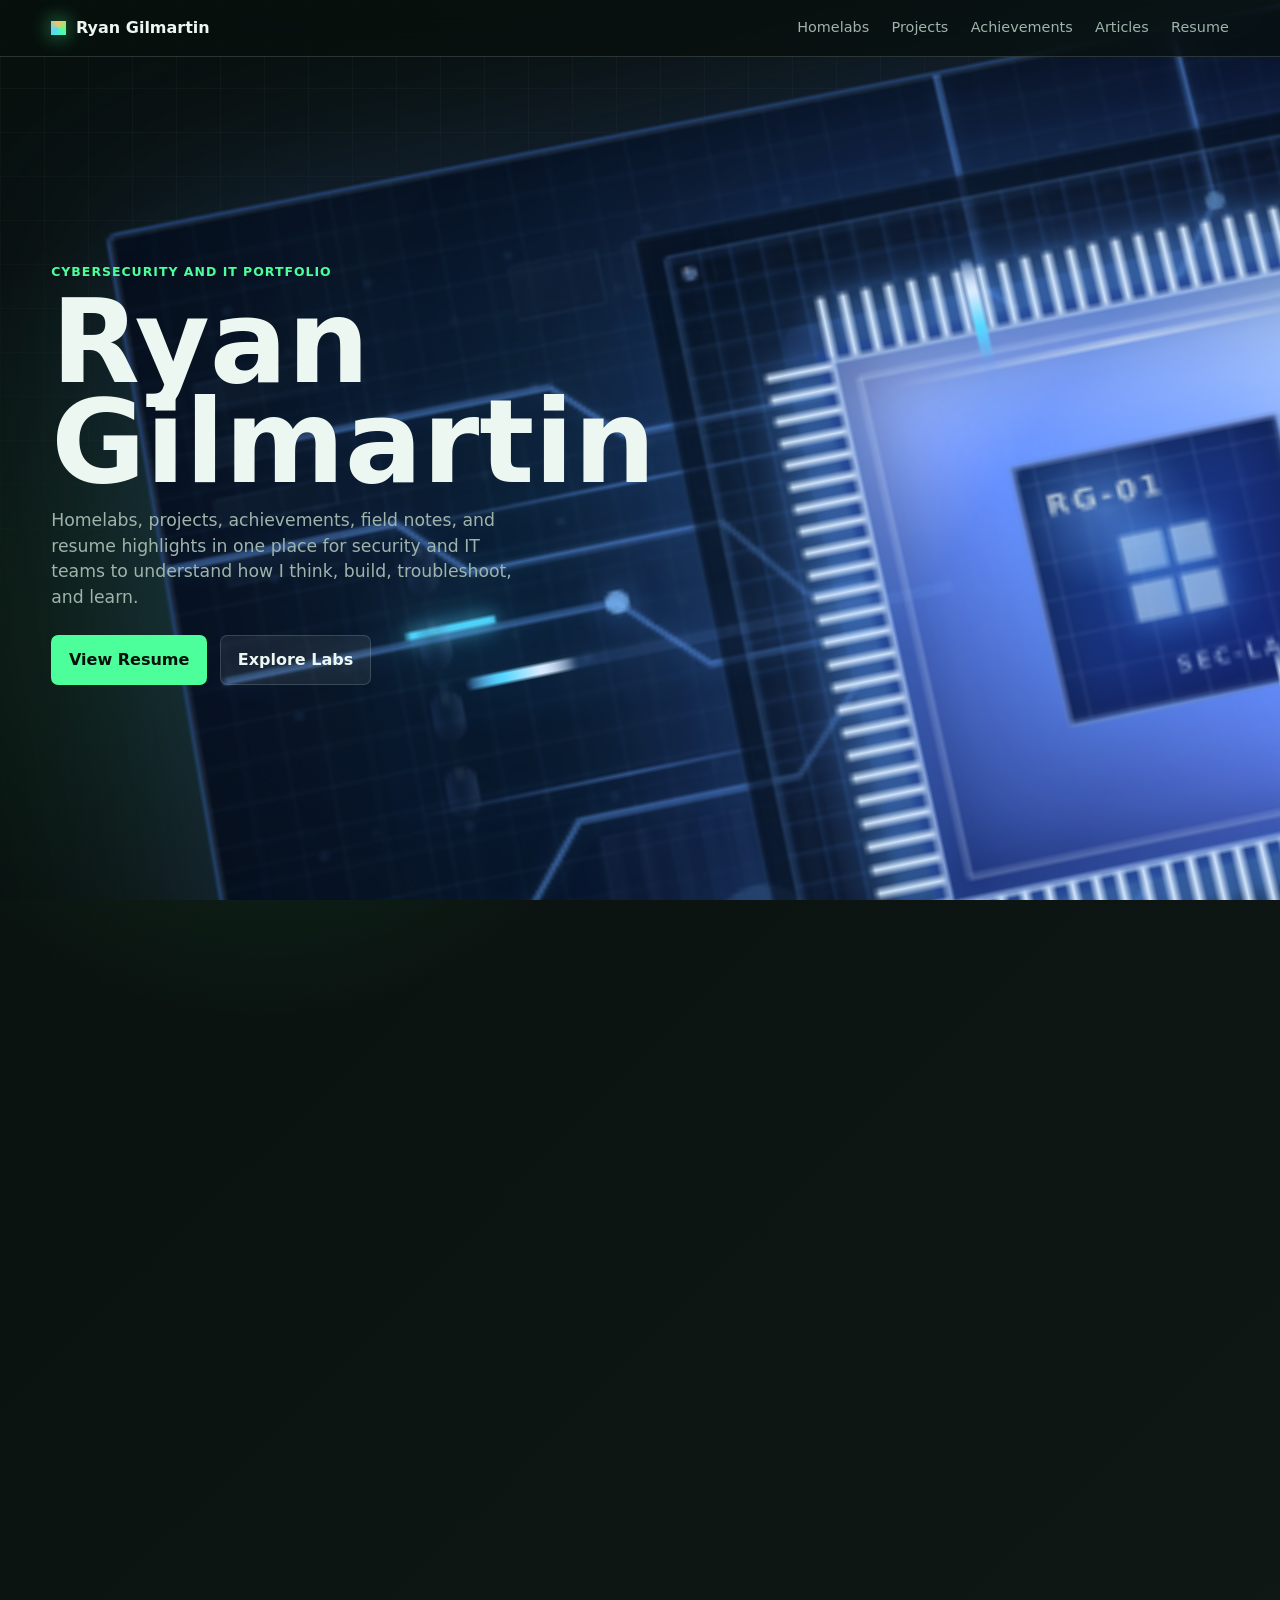
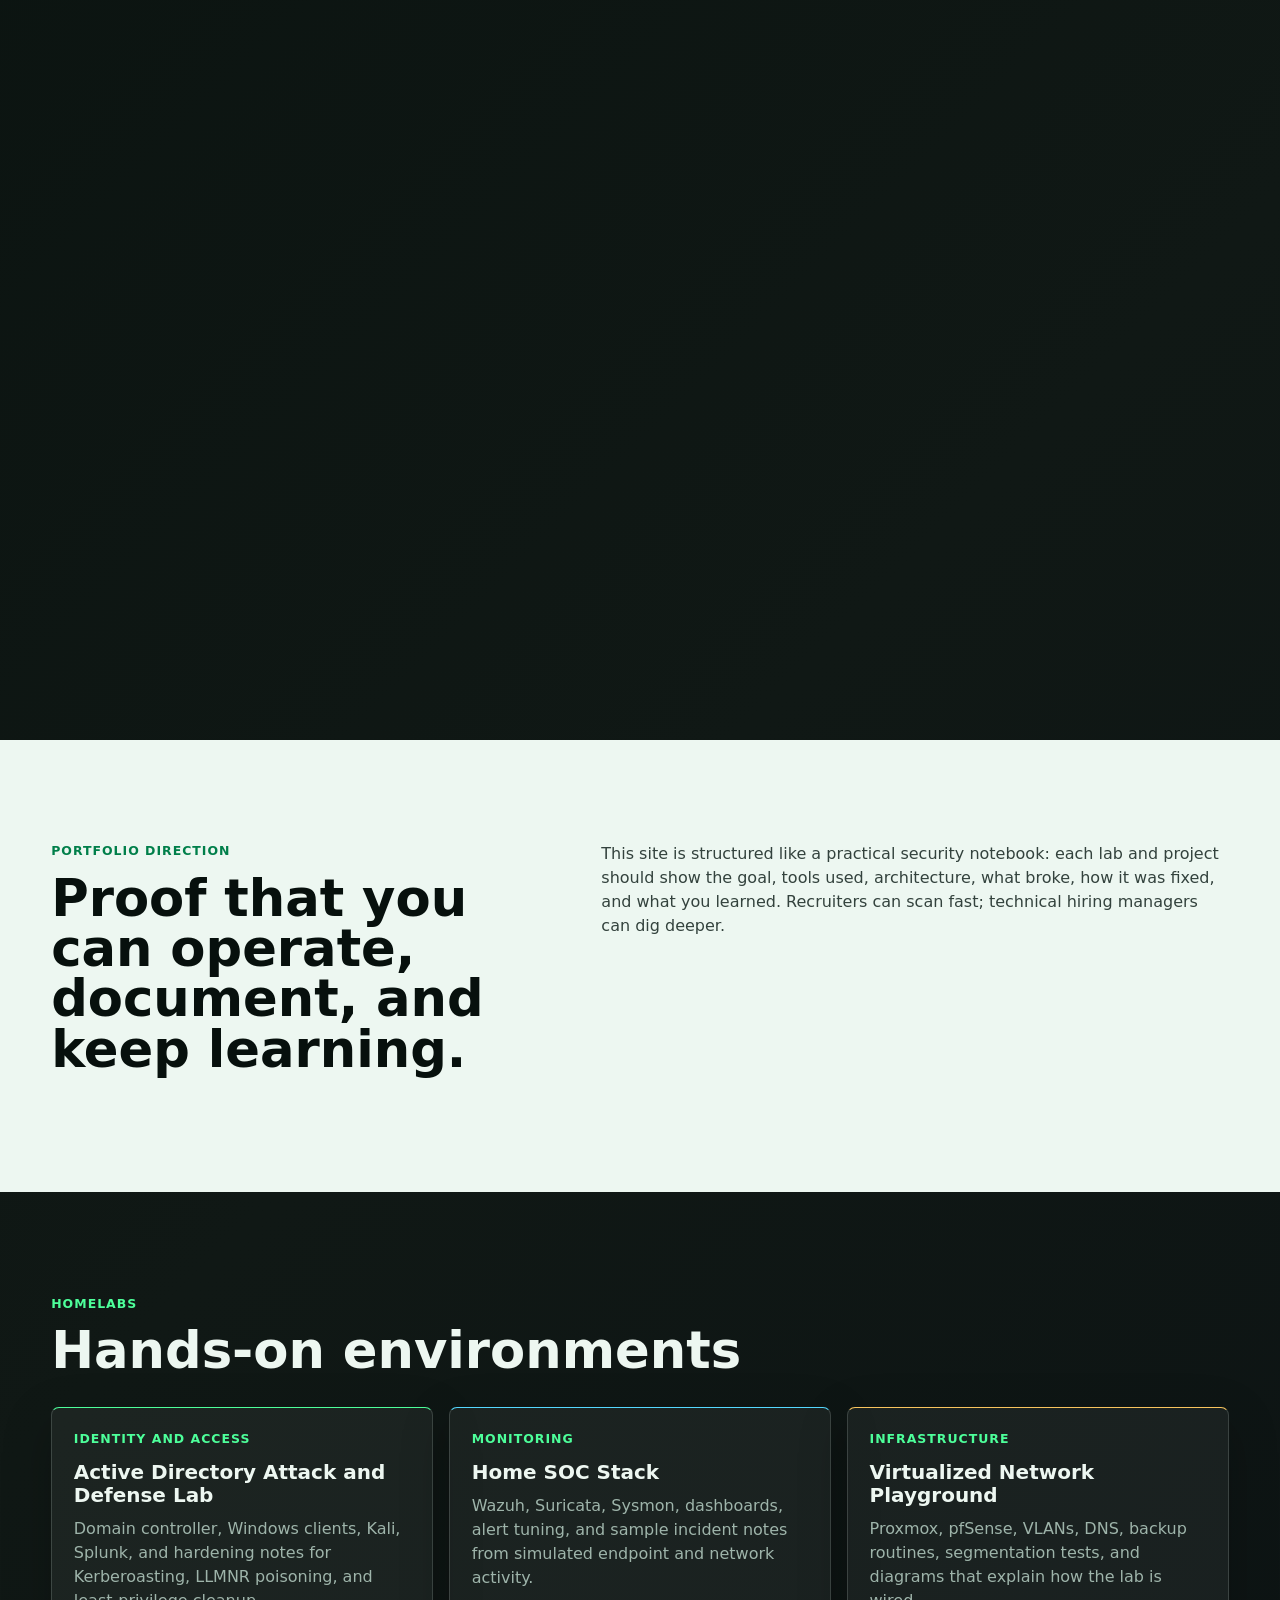
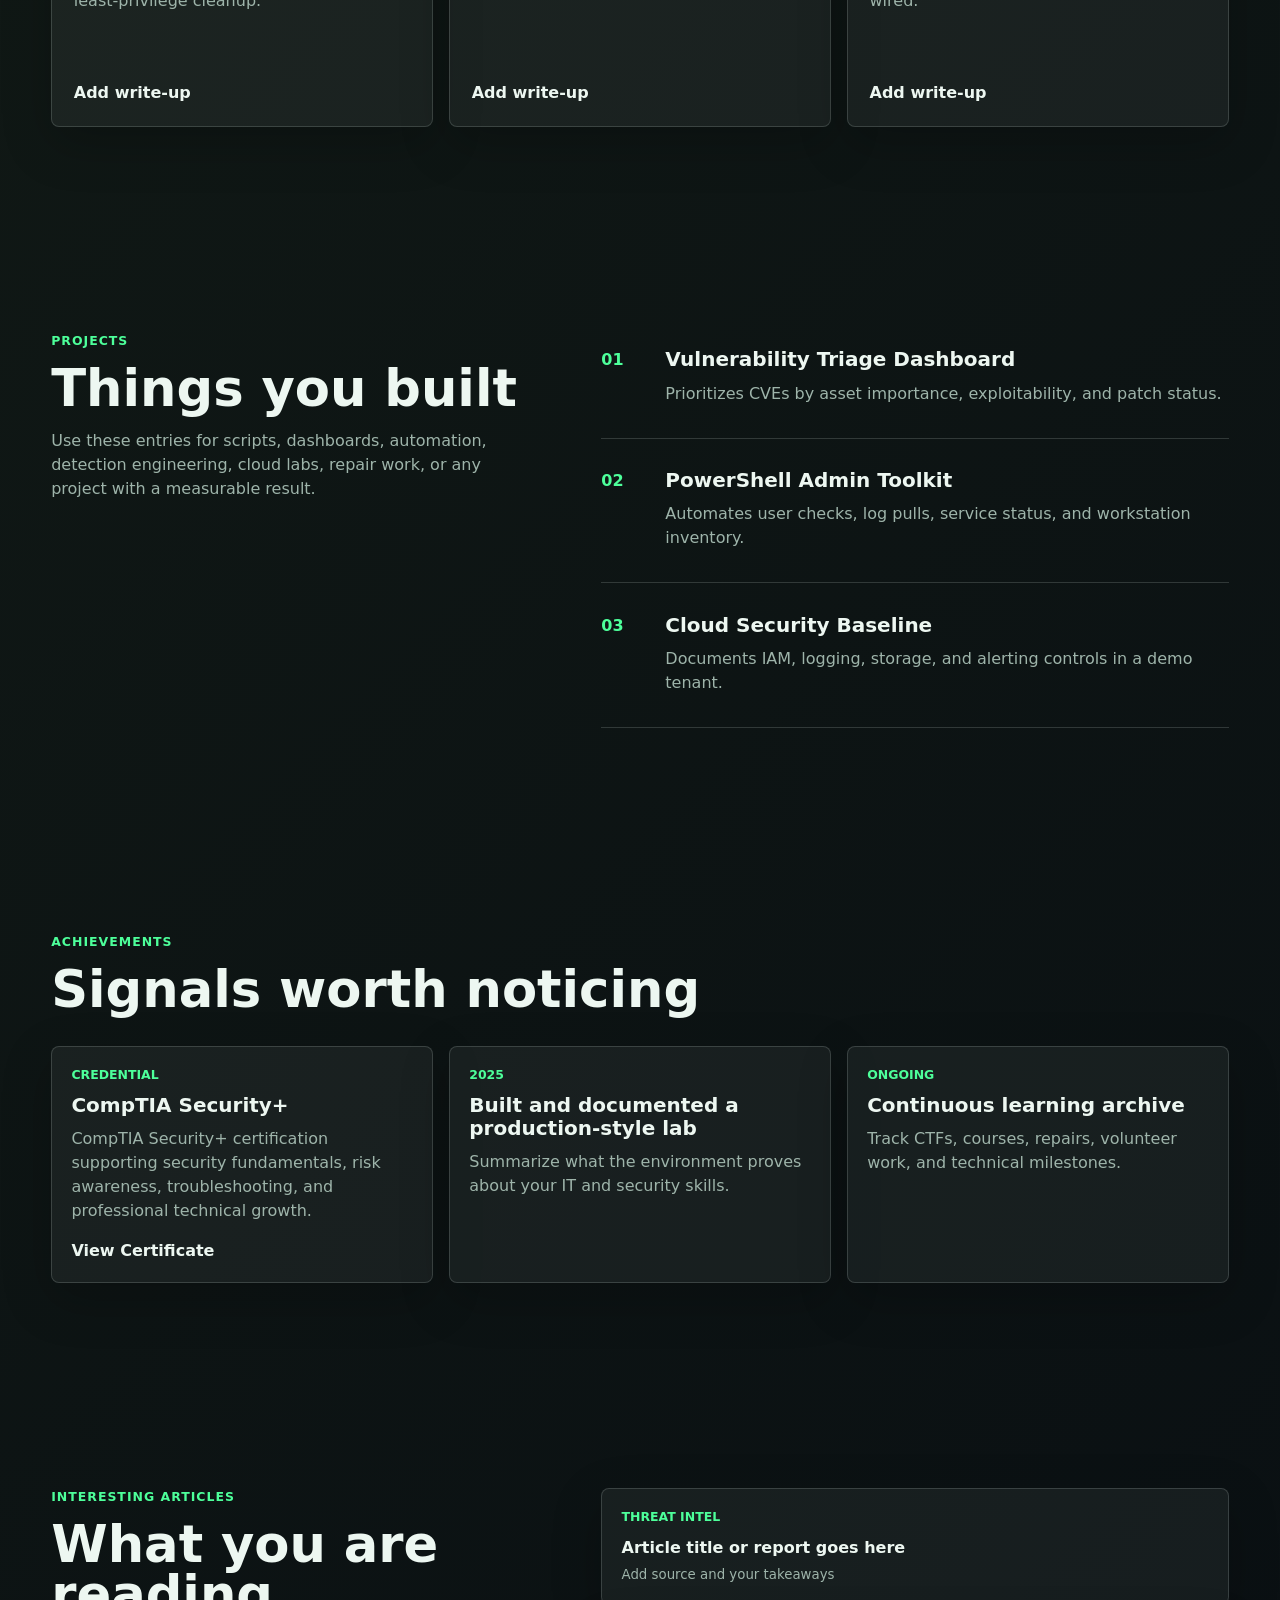
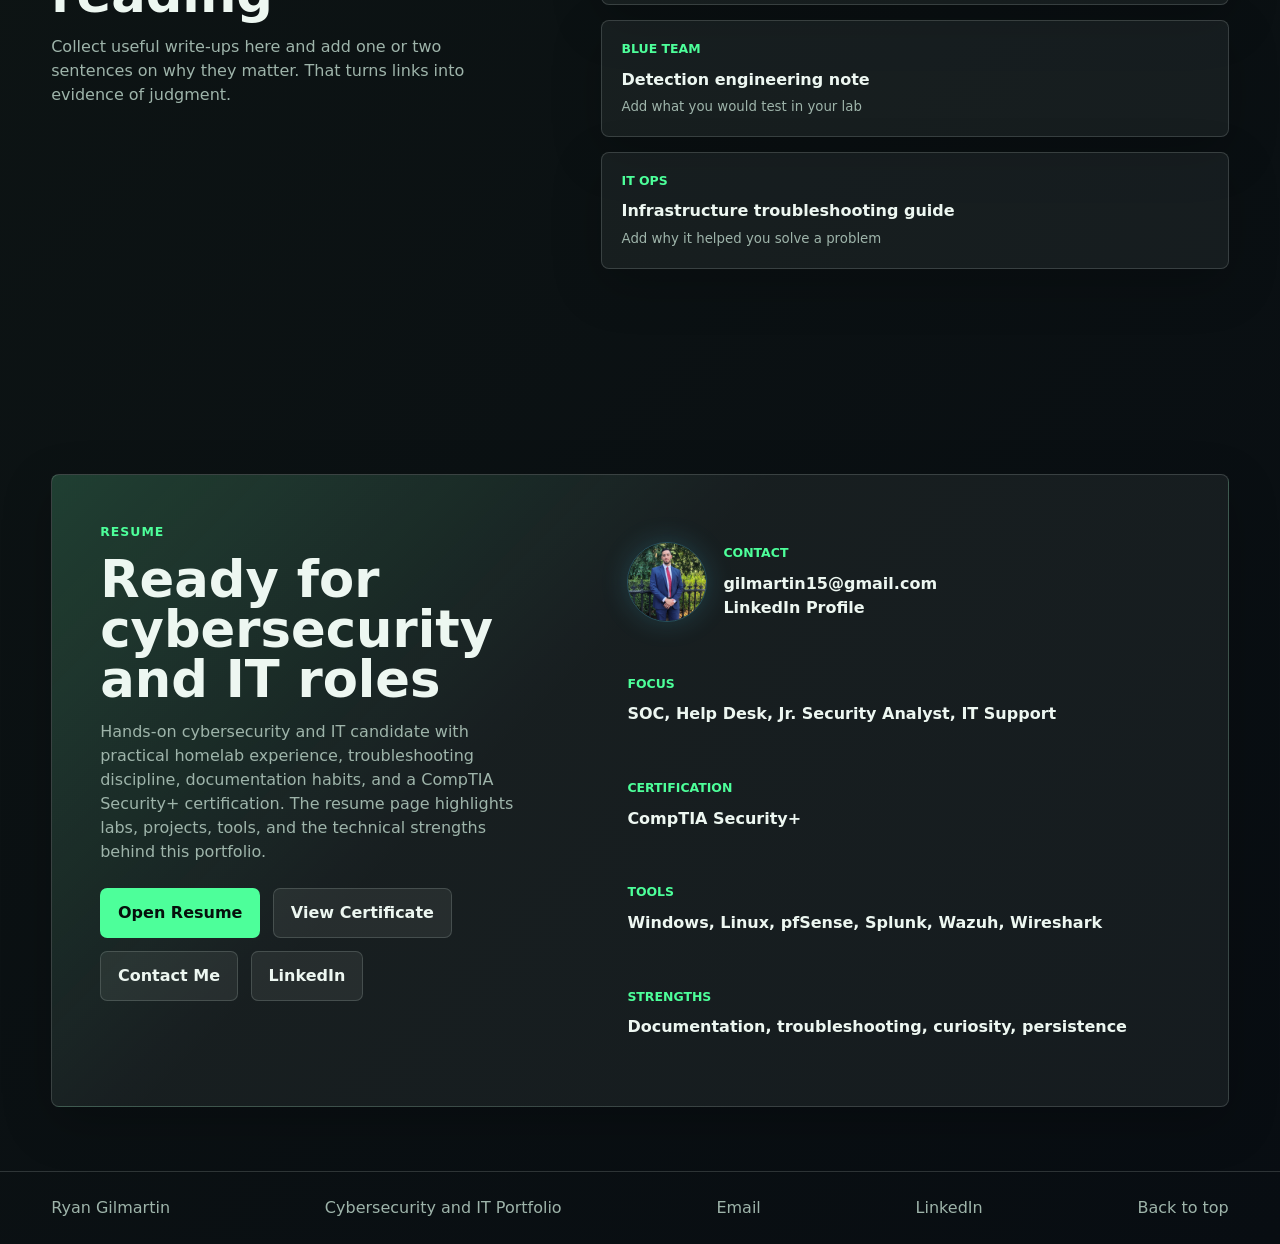
==== commit 9f41c1ba: "Add real headshot" ====
--- a/index.html
+++ b/index.html
@@ -364,7 +364,7 @@
           </div>
           <div class="resume-facts">
             <article class="profile-card">
-              <img src="assets/headshot-placeholder.svg" alt="Ryan Gilmartin headshot placeholder" />
+              <img src="assets/ryan-gilmartin-headshot.jpg" alt="Ryan Gilmartin headshot" />
               <div>
                 <span>Contact</span>
                 <strong>gilmartin15@gmail.com</strong>
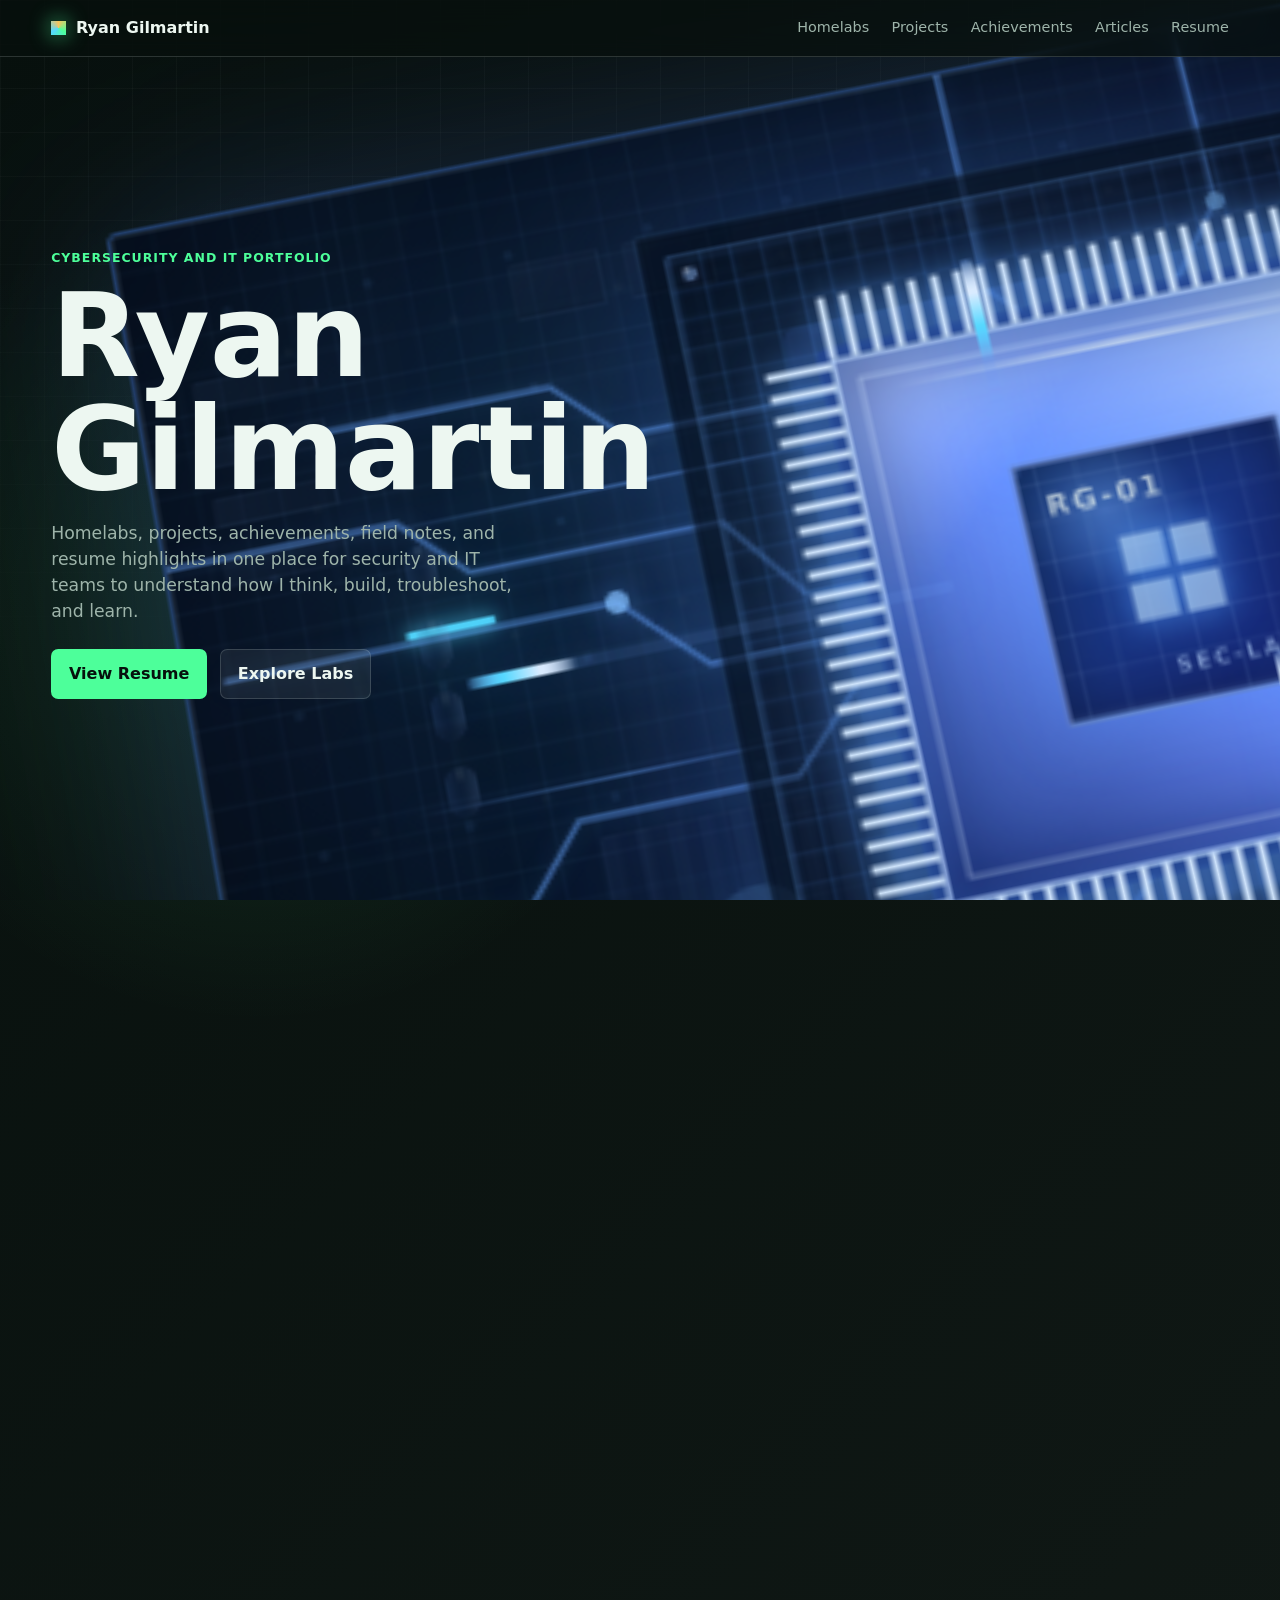
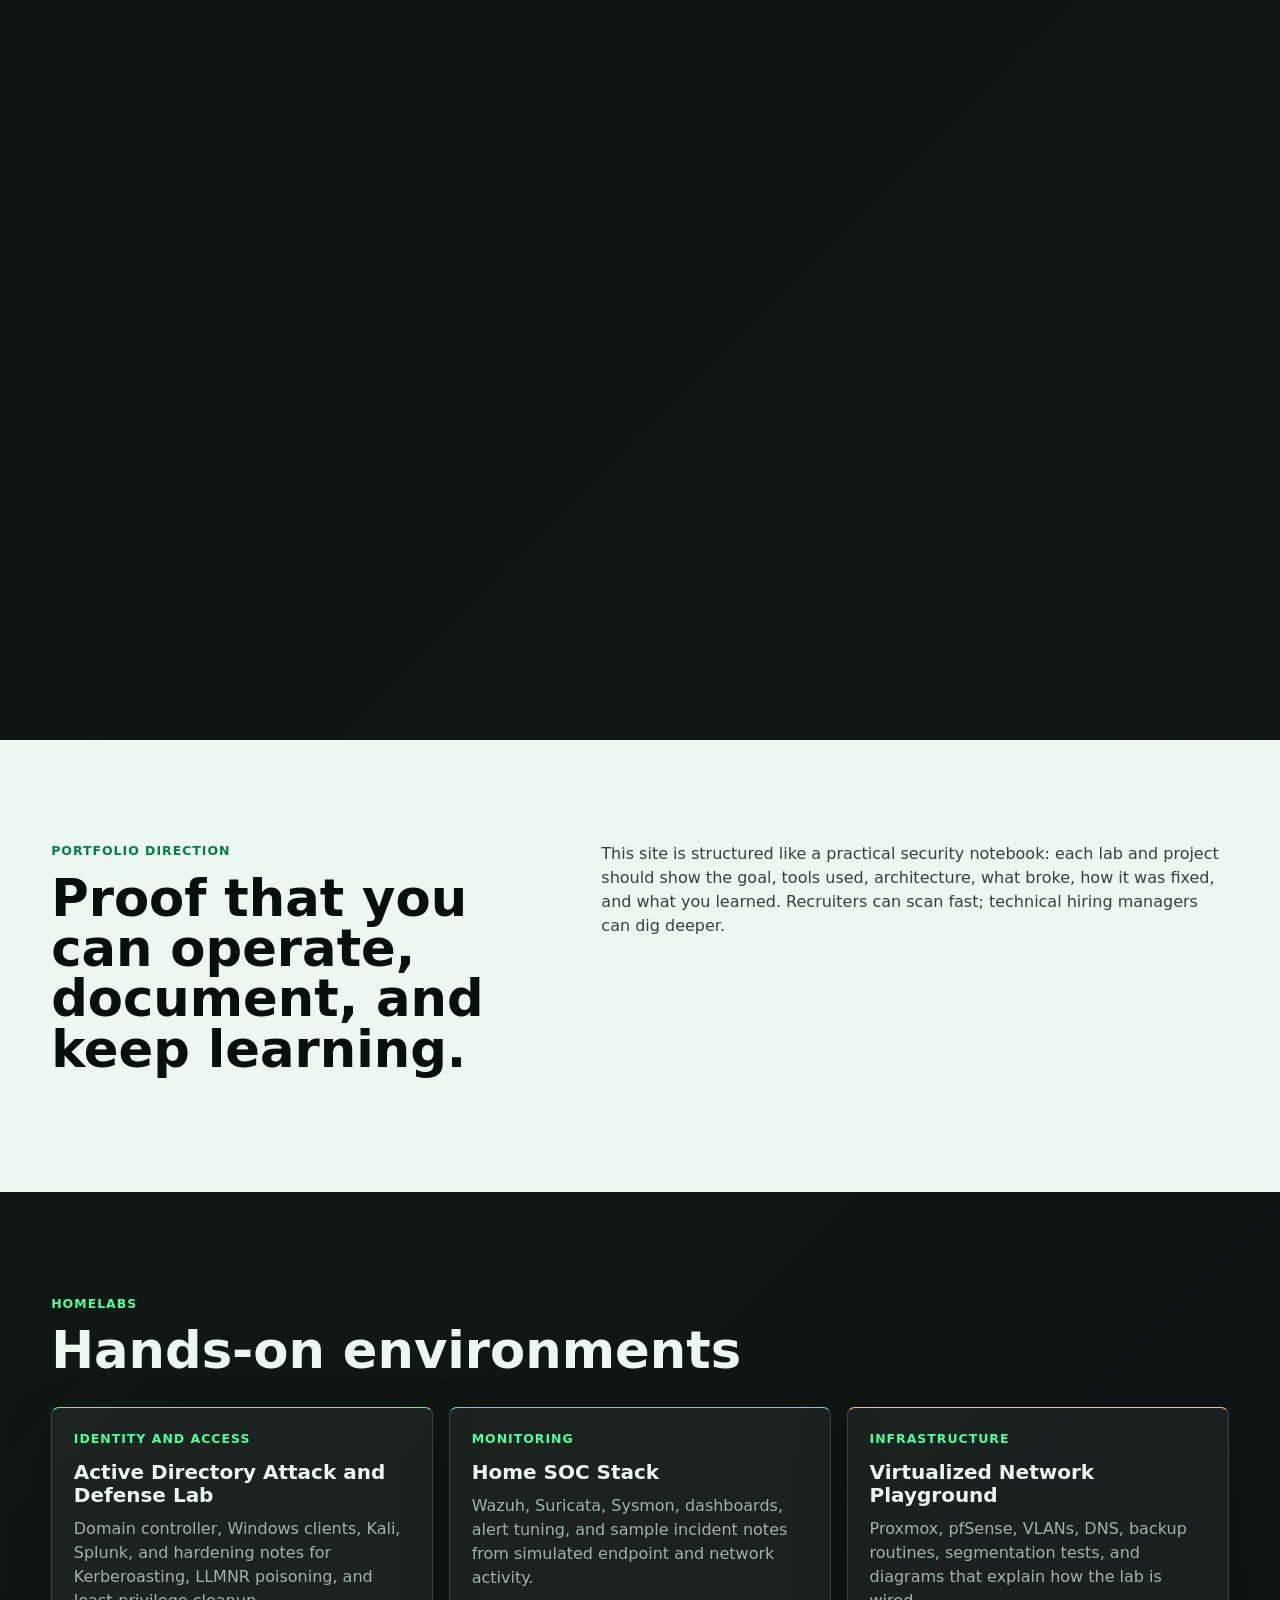
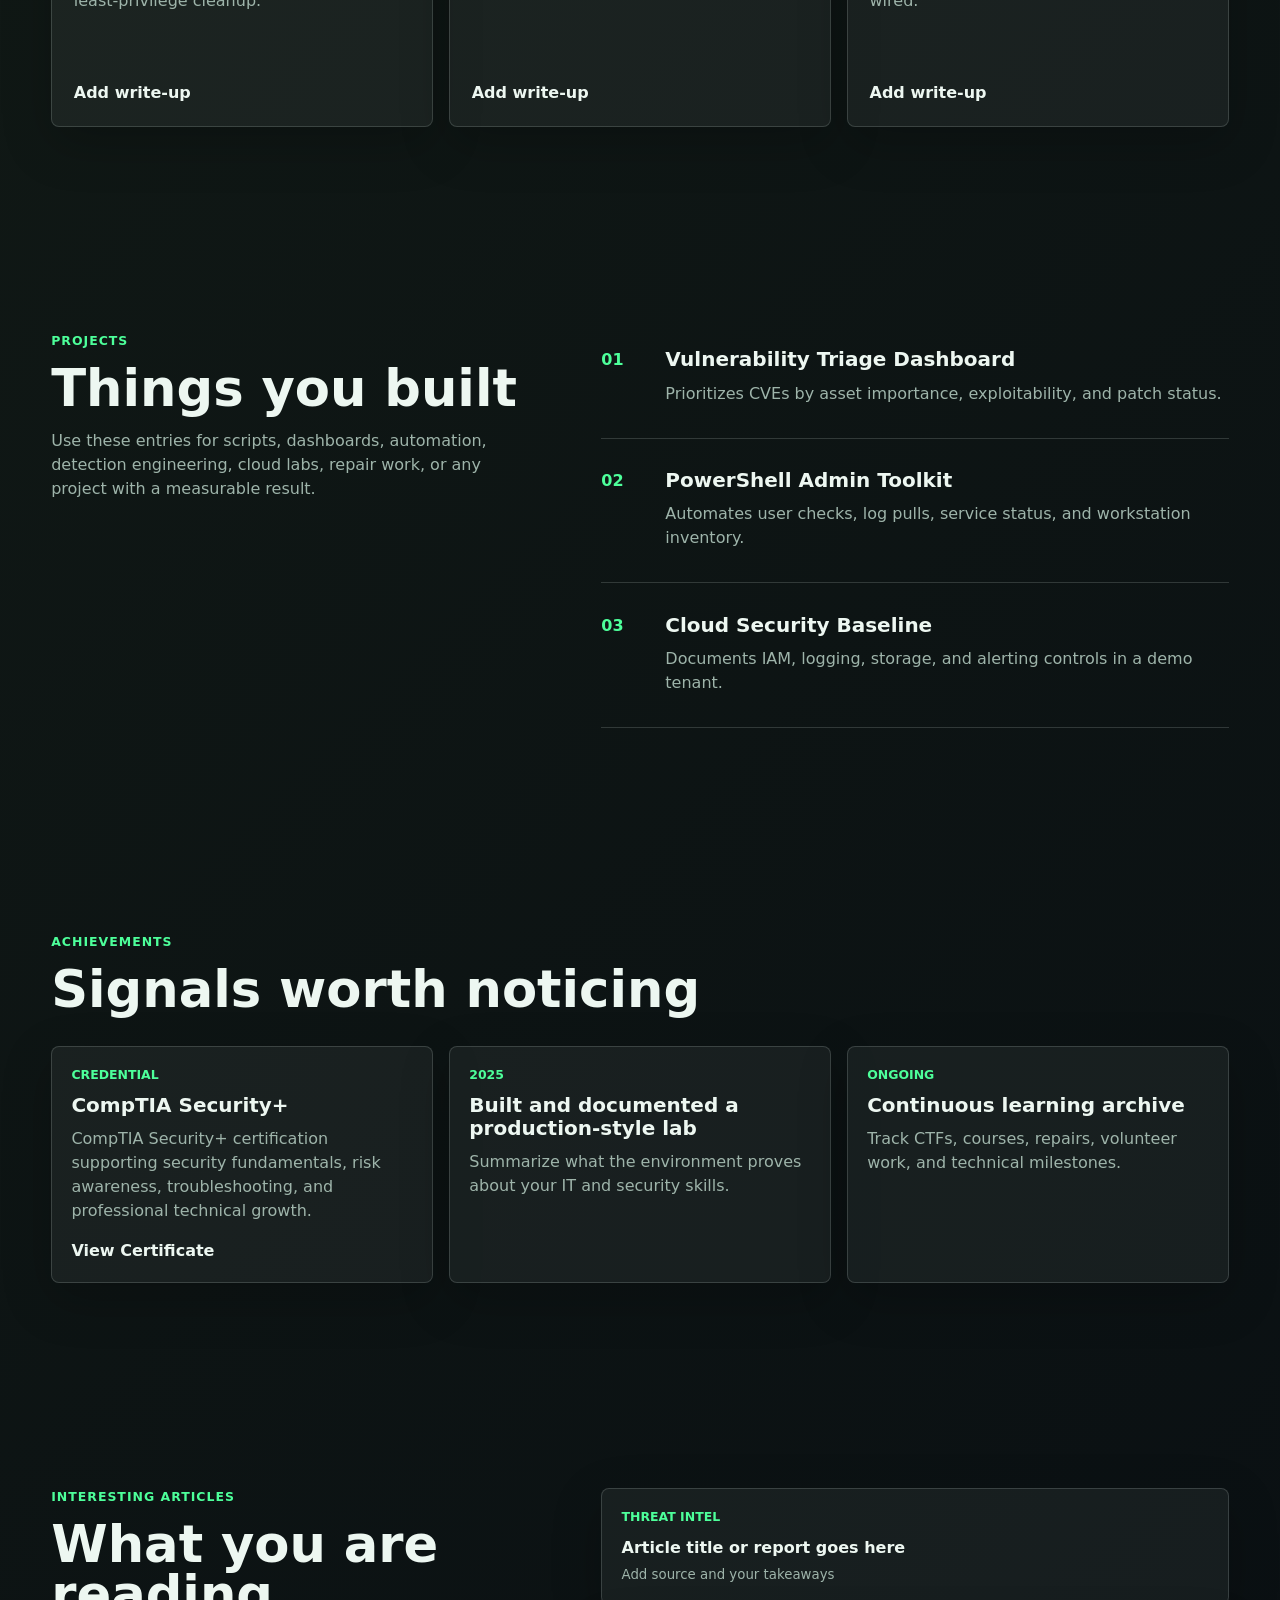
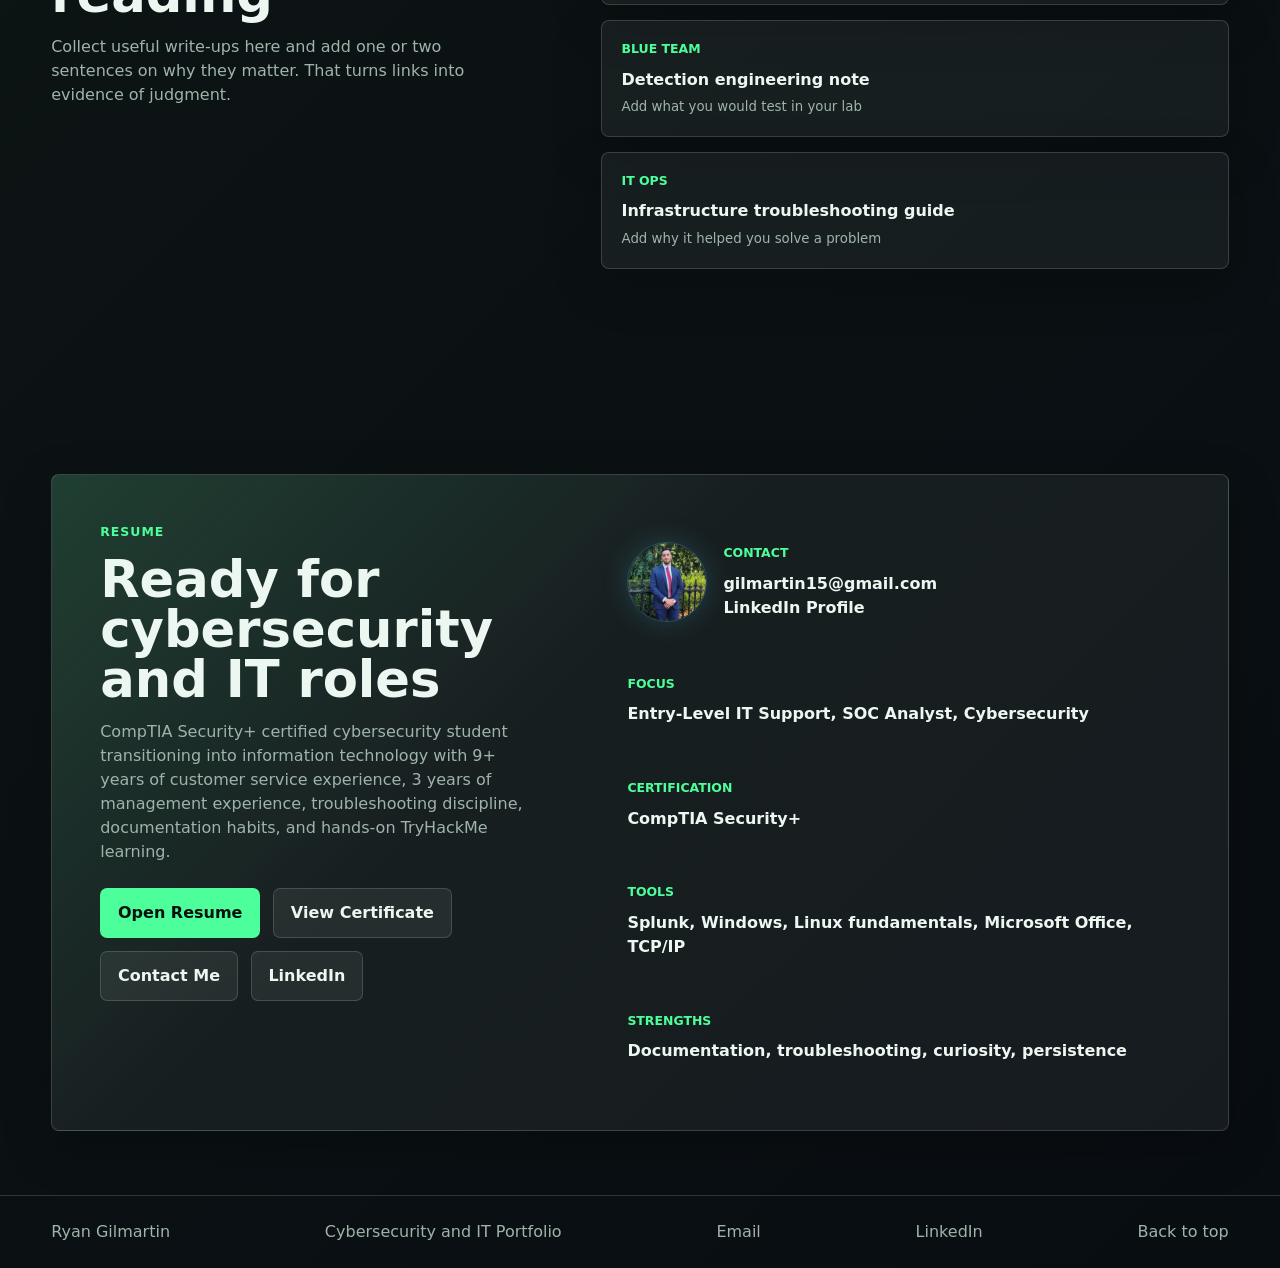
==== commit 3a69dabb: "Update resume with Boston cyber version" ====
--- a/index.html
+++ b/index.html
@@ -349,11 +349,10 @@
             <p class="eyebrow">Resume</p>
             <h2>Ready for cybersecurity and IT roles</h2>
             <p>
-              Hands-on cybersecurity and IT candidate with practical homelab
-              experience, troubleshooting discipline, documentation habits, and
-              a CompTIA Security+ certification. The resume page highlights
-              labs, projects, tools, and the technical strengths behind this
-              portfolio.
+              CompTIA Security+ certified cybersecurity student transitioning
+              into information technology with 9+ years of customer service
+              experience, 3 years of management experience, troubleshooting
+              discipline, documentation habits, and hands-on TryHackMe learning.
             </p>
             <div class="hero-actions">
               <a class="button primary" href="resume-pdf.html">Open Resume</a>
@@ -373,7 +372,7 @@
             </article>
             <article>
               <span>Focus</span>
-              <strong>SOC, Help Desk, Jr. Security Analyst, IT Support</strong>
+              <strong>Entry-Level IT Support, SOC Analyst, Cybersecurity</strong>
             </article>
             <article>
               <span>Certification</span>
@@ -381,7 +380,7 @@
             </article>
             <article>
               <span>Tools</span>
-              <strong>Windows, Linux, pfSense, Splunk, Wazuh, Wireshark</strong>
+              <strong>Splunk, Windows, Linux fundamentals, Microsoft Office, TCP/IP</strong>
             </article>
             <article>
               <span>Strengths</span>
--- a/styles.css
+++ b/styles.css
@@ -154,6 +154,10 @@
   font-size: clamp(3.5rem, 9vw, 8.5rem);
   line-height: 0.86;
   letter-spacing: 0;
+}
+
+.scene-copy h1 {
+  line-height: 0.98;
 }
 
 h2 {
@@ -1367,7 +1371,9 @@
 
 .resume-contact-card span,
 .cert-badge span,
-.resume-projects span {
+.resume-projects span,
+.skill-grid span,
+.resume-work span {
   color: var(--green);
   font-size: 0.76rem;
   font-weight: 900;
@@ -1425,6 +1431,35 @@
   margin: 0;
   padding-left: 1.1rem;
   color: var(--muted);
+}
+
+.skill-grid {
+  display: grid;
+  grid-template-columns: repeat(2, minmax(0, 1fr));
+  gap: 0.85rem;
+}
+
+.skill-grid div,
+.resume-work article {
+  border: 1px solid var(--line);
+  border-radius: 0.5rem;
+  background: rgba(237, 247, 241, 0.04);
+  padding: 1rem;
+}
+
+.skill-grid span,
+.resume-work span {
+  display: block;
+  margin-bottom: 0.35rem;
+}
+
+.skill-grid p {
+  margin-bottom: 0;
+}
+
+.resume-work {
+  display: grid;
+  gap: 1rem;
 }
 
 .resume-projects {
@@ -1539,7 +1574,8 @@
   .timeline,
   .resume-top,
   .resume-columns,
-  .resume-projects {
+  .resume-projects,
+  .skill-grid {
     grid-template-columns: 1fr;
   }
 }
@@ -1601,7 +1637,9 @@
   .resume-contact-card,
   .resume-block,
   .cert-badge,
-  .resume-projects article {
+  .resume-projects article,
+  .skill-grid div,
+  .resume-work article {
     border-color: #ddd;
     background: #fff;
     box-shadow: none;
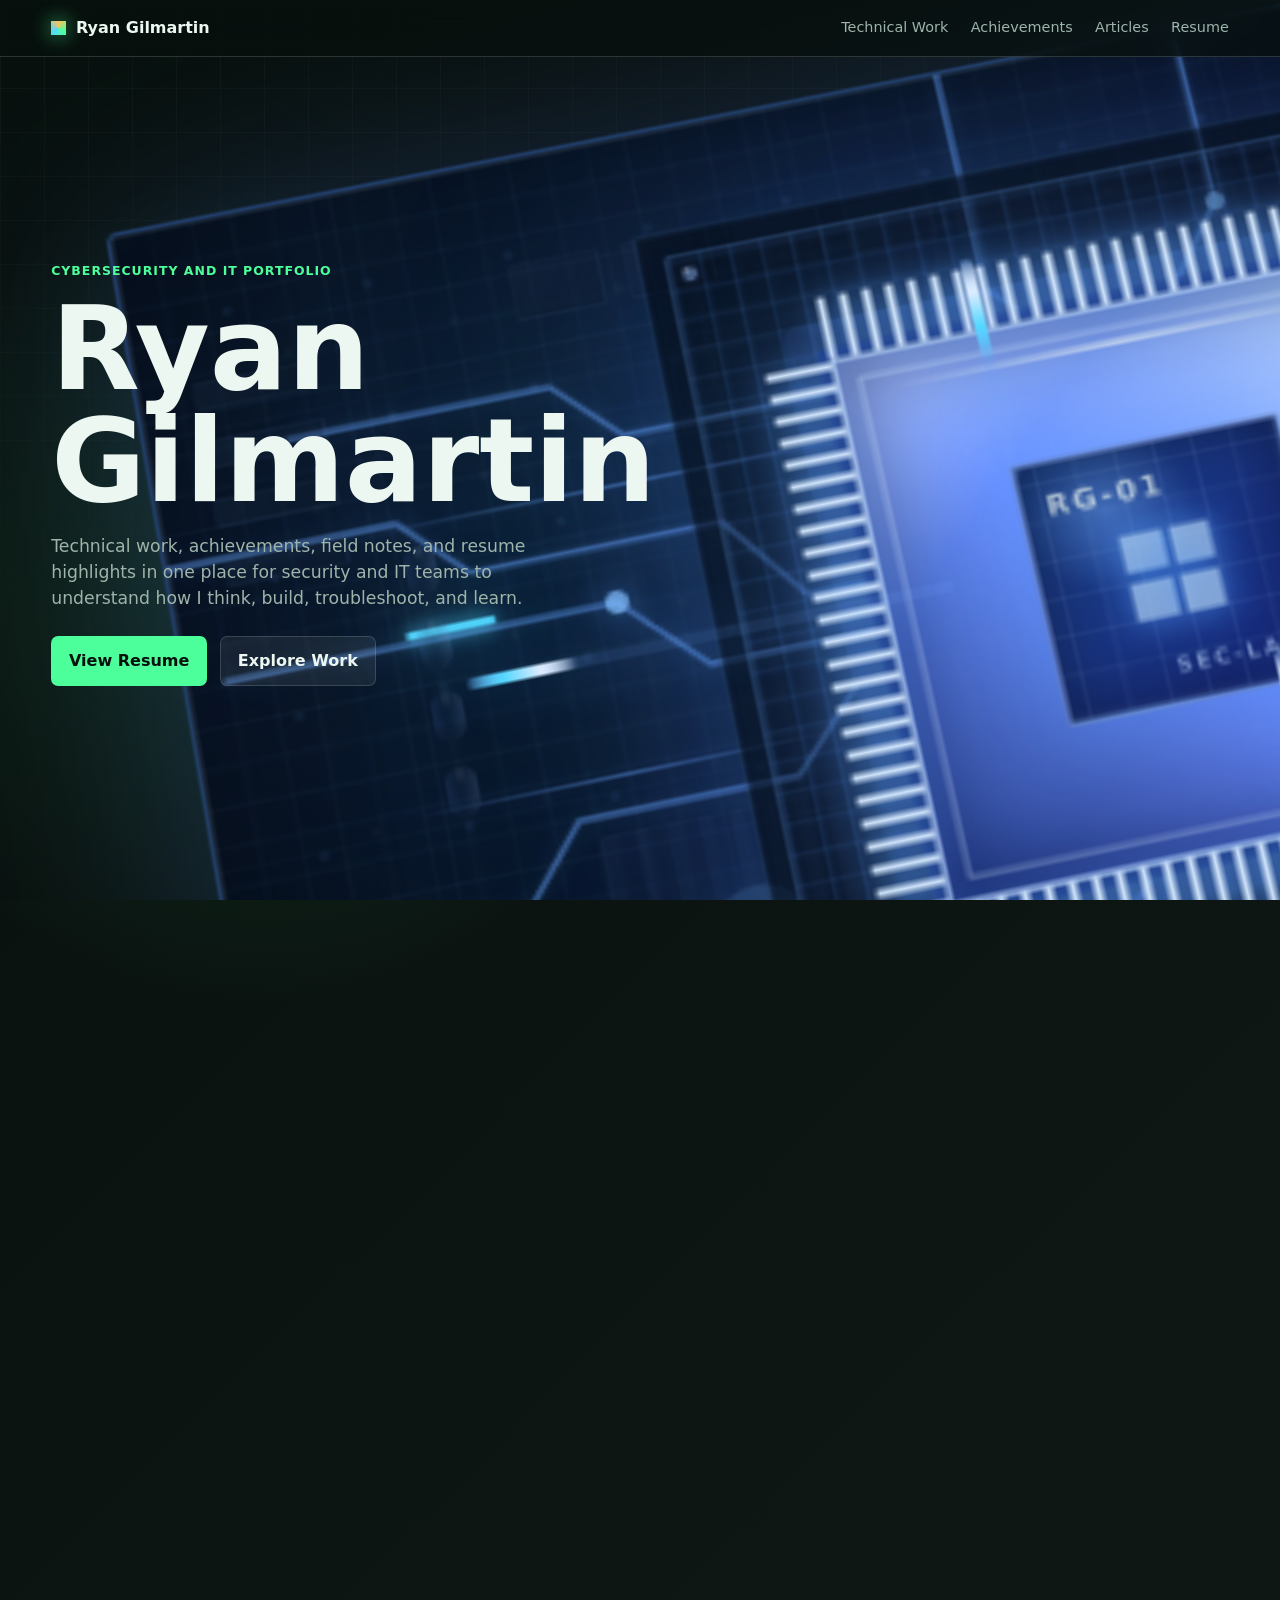
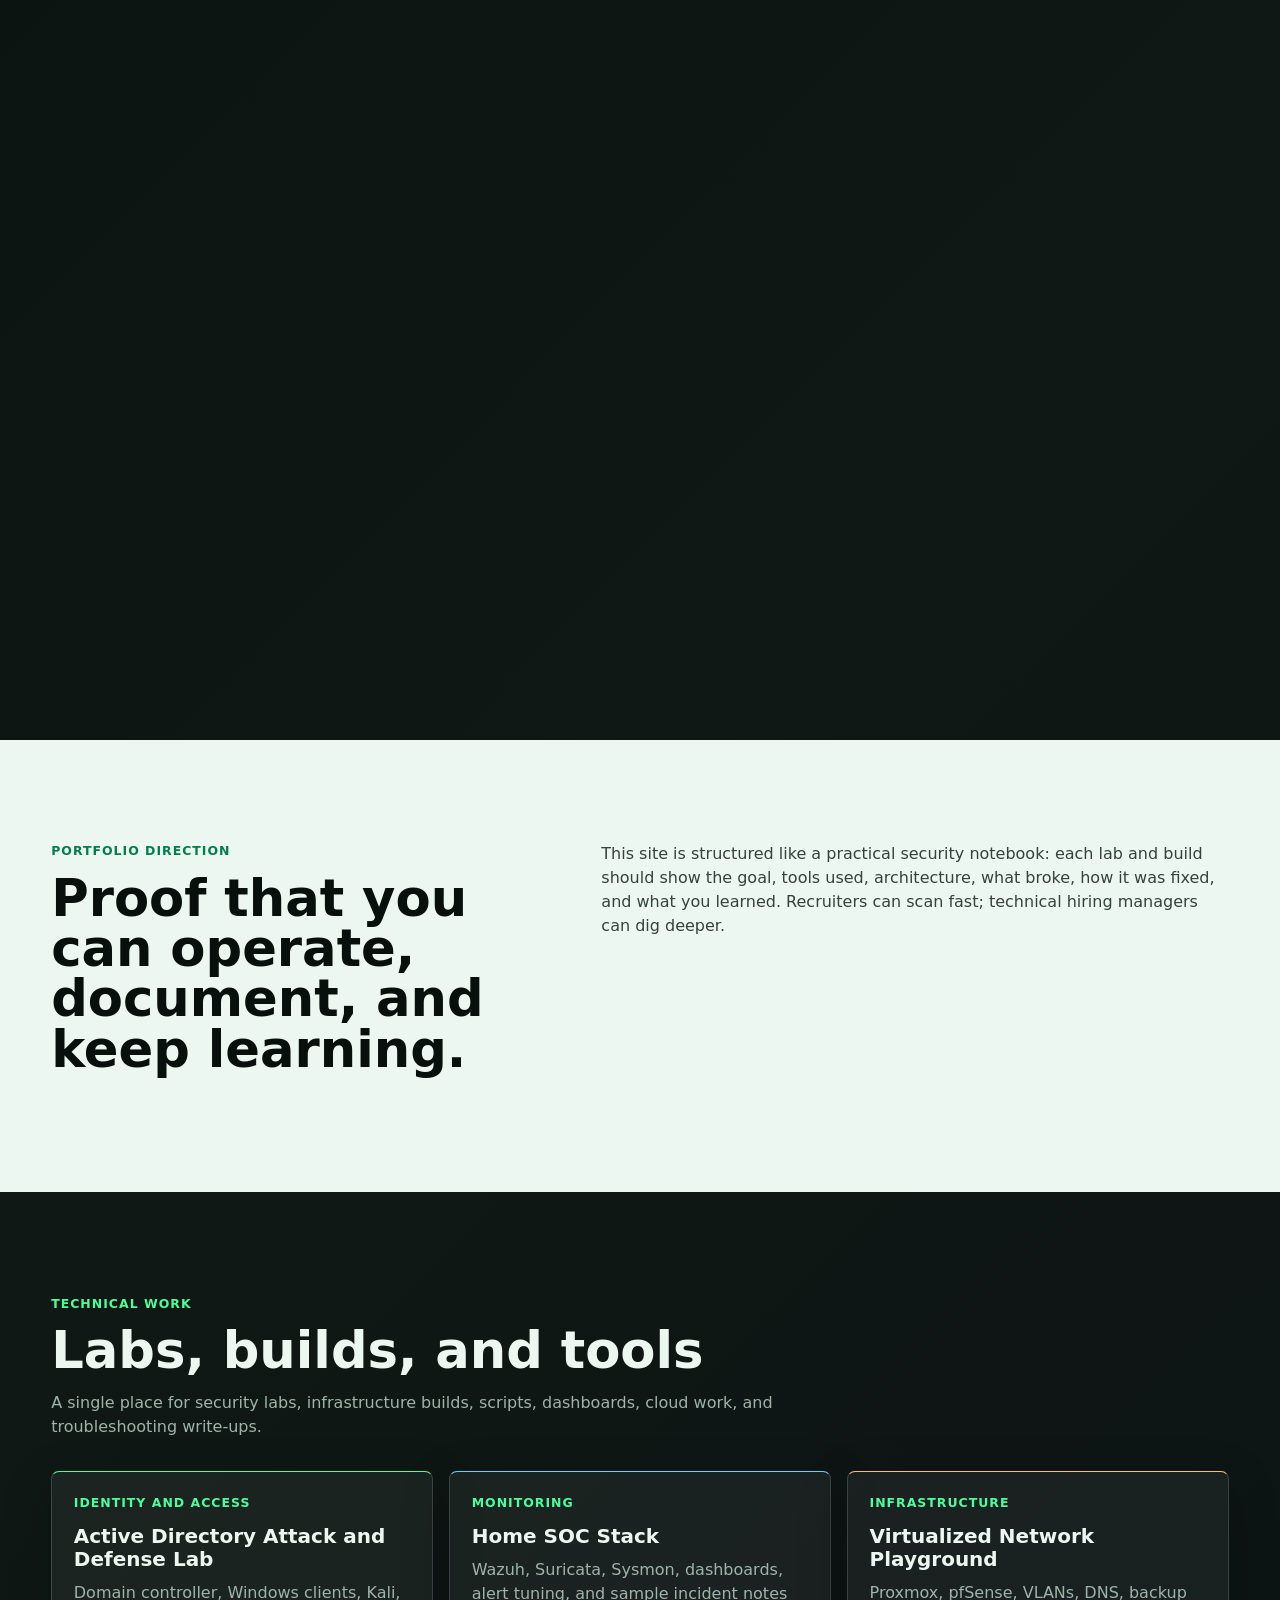
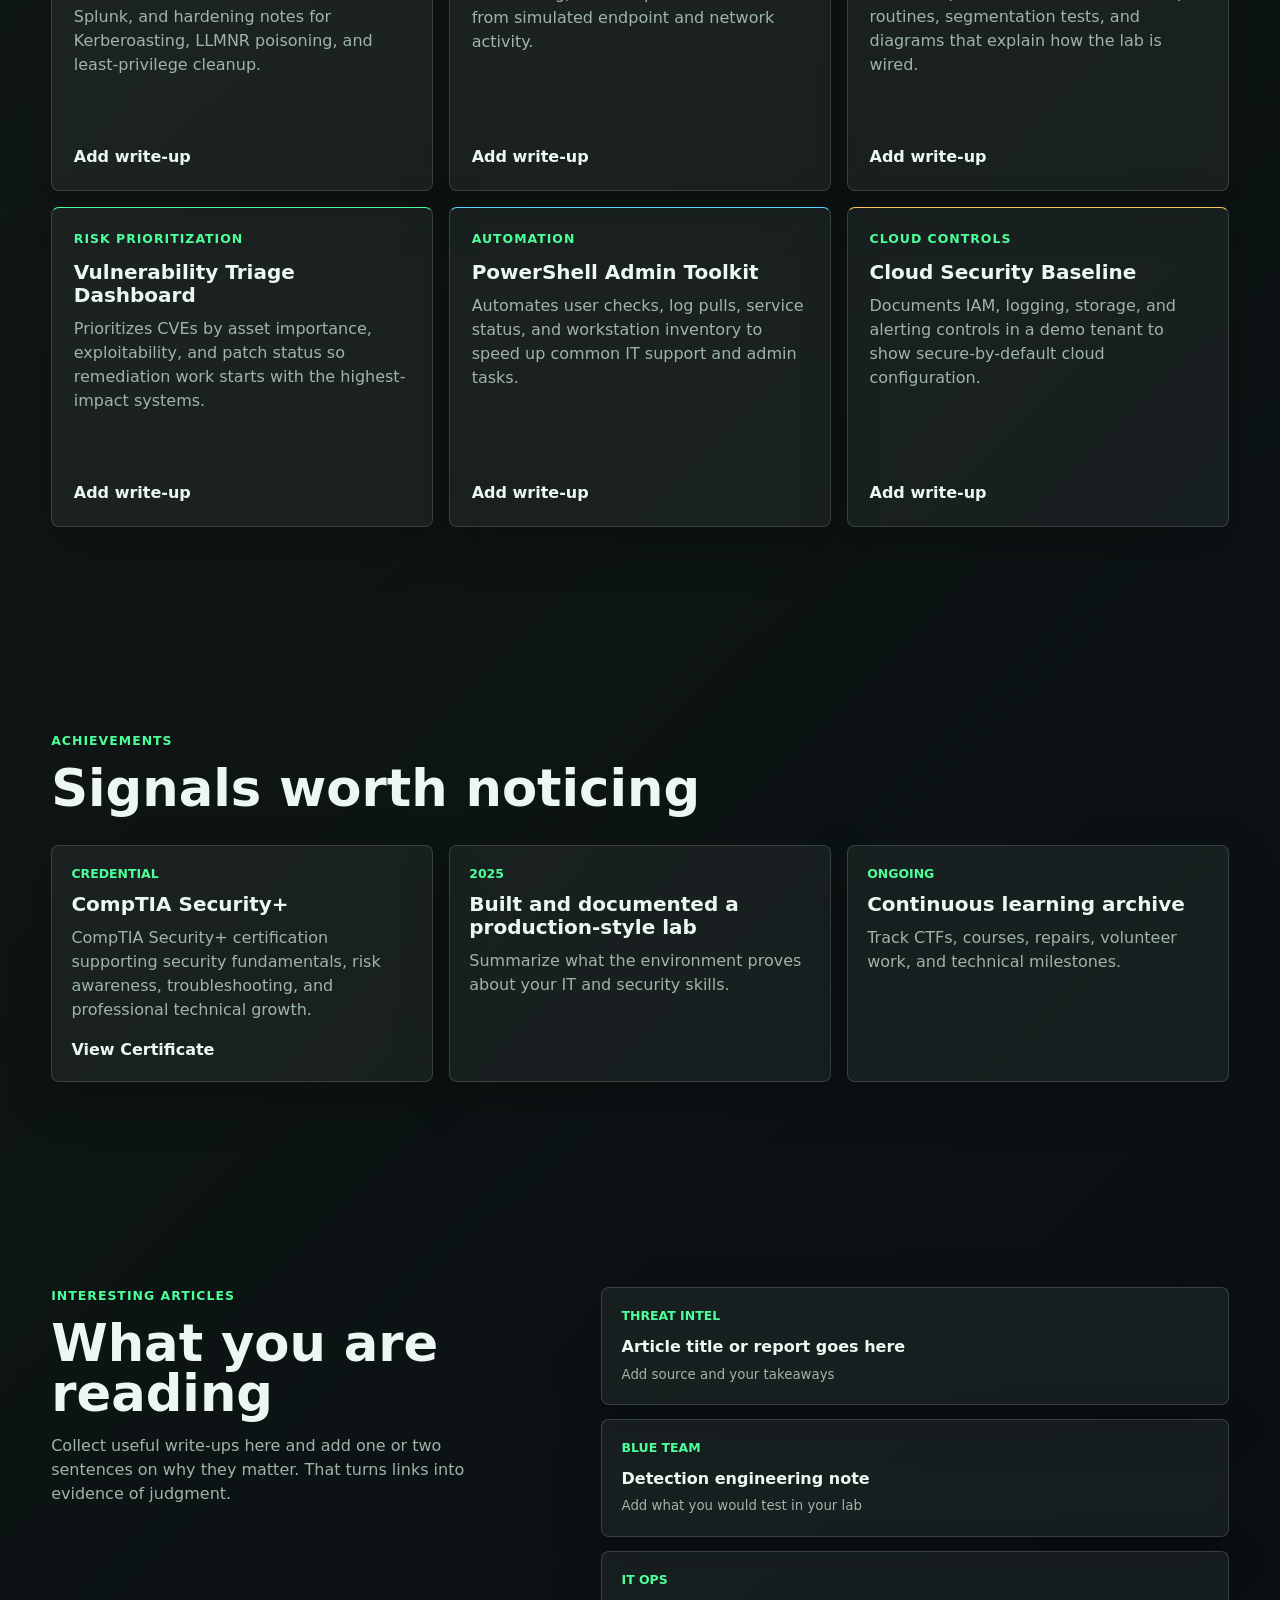
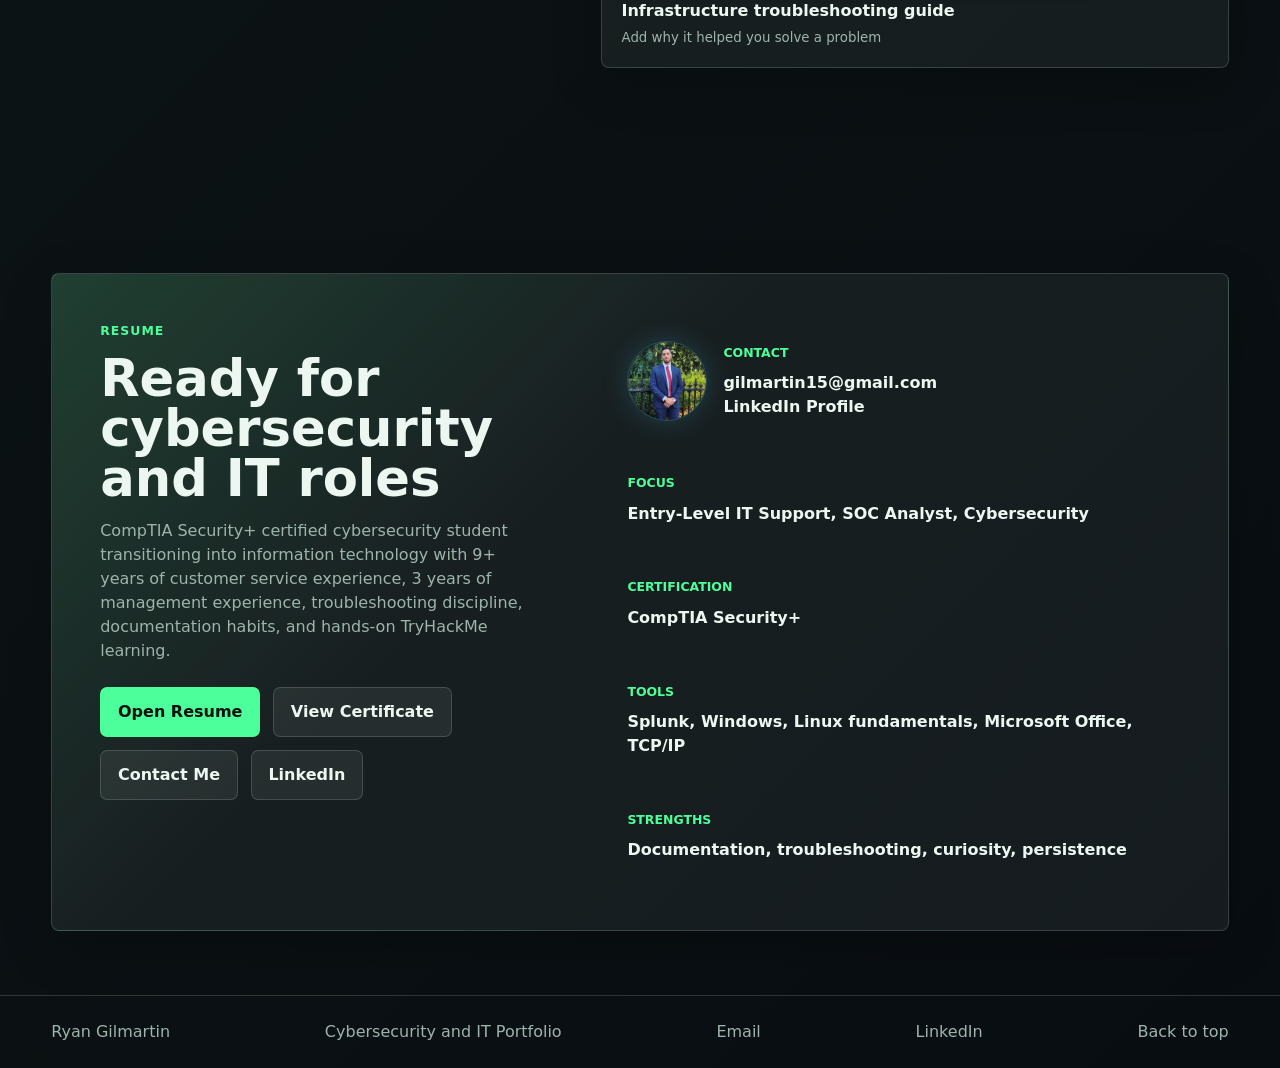
==== commit b1985c78: "Combine technical work section" ====
--- a/index.html
+++ b/index.html
@@ -6,7 +6,7 @@
     <title>Ryan Gilmartin | Cybersecurity Portfolio</title>
     <meta
       name="description"
-      content="A cybersecurity and IT portfolio showcasing homelabs, projects, achievements, articles, and resume experience."
+      content="A cybersecurity and IT portfolio showcasing technical work, achievements, articles, and resume experience."
     />
     <link rel="stylesheet" href="styles.css" />
   </head>
@@ -17,8 +17,7 @@
         <span>Ryan Gilmartin</span>
       </a>
       <nav>
-        <a href="#homelabs">Homelabs</a>
-        <a href="#projects">Projects</a>
+        <a href="#technical-work">Technical Work</a>
         <a href="#achievements">Achievements</a>
         <a href="#articles">Articles</a>
         <a href="#resume">Resume</a>
@@ -32,13 +31,13 @@
             <p class="eyebrow">Cybersecurity and IT Portfolio</p>
             <h1>Ryan Gilmartin</h1>
             <p>
-              Homelabs, projects, achievements, field notes, and resume highlights
+              Technical work, achievements, field notes, and resume highlights
               in one place for security and IT teams to understand how I think,
               build, troubleshoot, and learn.
             </p>
             <div class="hero-actions">
               <a class="button primary" href="resume-pdf.html">View Resume</a>
-              <a class="button secondary" href="#homelabs">Explore Labs</a>
+              <a class="button secondary" href="#technical-work">Explore Work</a>
             </div>
           </div>
 
@@ -209,17 +208,21 @@
           </div>
           <p>
             This site is structured like a practical security notebook: each lab
-            and project should show the goal, tools used, architecture, what broke,
+            and build should show the goal, tools used, architecture, what broke,
             how it was fixed, and what you learned. Recruiters can scan fast;
             technical hiring managers can dig deeper.
           </p>
         </div>
       </section>
 
-      <section id="homelabs" class="section">
+      <section id="technical-work" class="section">
         <div class="section-heading">
-          <p class="eyebrow">Homelabs</p>
-          <h2>Hands-on environments</h2>
+          <p class="eyebrow">Technical Work</p>
+          <h2>Labs, builds, and tools</h2>
+          <p>
+            A single place for security labs, infrastructure builds, scripts,
+            dashboards, cloud work, and troubleshooting write-ups.
+          </p>
         </div>
         <div class="card-grid">
           <article class="card accent-green">
@@ -249,40 +252,32 @@
             </p>
             <a href="#">Add write-up</a>
           </article>
-        </div>
-      </section>
-
-      <section id="projects" class="section split-section">
-        <div class="section-heading">
-          <p class="eyebrow">Projects</p>
-          <h2>Things you built</h2>
-          <p>
-            Use these entries for scripts, dashboards, automation, detection
-            engineering, cloud labs, repair work, or any project with a measurable
-            result.
-          </p>
-        </div>
-        <div class="project-list">
-          <article>
-            <span>01</span>
-            <div>
-              <h3>Vulnerability Triage Dashboard</h3>
-              <p>Prioritizes CVEs by asset importance, exploitability, and patch status.</p>
-            </div>
-          </article>
-          <article>
-            <span>02</span>
-            <div>
-              <h3>PowerShell Admin Toolkit</h3>
-              <p>Automates user checks, log pulls, service status, and workstation inventory.</p>
-            </div>
-          </article>
-          <article>
-            <span>03</span>
-            <div>
-              <h3>Cloud Security Baseline</h3>
-              <p>Documents IAM, logging, storage, and alerting controls in a demo tenant.</p>
-            </div>
+          <article class="card accent-green">
+            <p class="card-kicker">Risk Prioritization</p>
+            <h3>Vulnerability Triage Dashboard</h3>
+            <p>
+              Prioritizes CVEs by asset importance, exploitability, and patch
+              status so remediation work starts with the highest-impact systems.
+            </p>
+            <a href="#">Add write-up</a>
+          </article>
+          <article class="card accent-blue">
+            <p class="card-kicker">Automation</p>
+            <h3>PowerShell Admin Toolkit</h3>
+            <p>
+              Automates user checks, log pulls, service status, and workstation
+              inventory to speed up common IT support and admin tasks.
+            </p>
+            <a href="#">Add write-up</a>
+          </article>
+          <article class="card accent-gold">
+            <p class="card-kicker">Cloud Controls</p>
+            <h3>Cloud Security Baseline</h3>
+            <p>
+              Documents IAM, logging, storage, and alerting controls in a demo
+              tenant to show secure-by-default cloud configuration.
+            </p>
+            <a href="#">Add write-up</a>
           </article>
         </div>
       </section>
--- a/styles.css
+++ b/styles.css
@@ -1204,24 +1204,10 @@
   border-top-color: var(--gold);
 }
 
-.project-list,
 .article-stack,
 .resume-facts {
   display: grid;
   gap: 0.9rem;
-}
-
-.project-list article {
-  display: grid;
-  grid-template-columns: 3rem 1fr;
-  gap: 1rem;
-  padding: 1rem 0;
-  border-bottom: 1px solid var(--line);
-}
-
-.project-list span {
-  color: var(--green);
-  font-weight: 900;
 }
 
 .timeline {
@@ -1351,8 +1337,7 @@
 
 .resume-contact-card,
 .resume-block,
-.cert-badge,
-.resume-projects article {
+.cert-badge {
   border: 1px solid var(--line);
   border-radius: 0.5rem;
   background: rgba(237, 247, 241, 0.055);
@@ -1371,7 +1356,6 @@
 
 .resume-contact-card span,
 .cert-badge span,
-.resume-projects span,
 .skill-grid span,
 .resume-work span {
   color: var(--green);
@@ -1460,20 +1444,6 @@
 .resume-work {
   display: grid;
   gap: 1rem;
-}
-
-.resume-projects {
-  display: grid;
-  grid-template-columns: repeat(3, minmax(0, 1fr));
-  gap: 1rem;
-}
-
-.resume-projects article {
-  padding: 1rem;
-}
-
-.resume-projects h3 {
-  margin-top: 0.45rem;
 }
 
 .pdf-viewer-page {
@@ -1574,7 +1544,6 @@
   .timeline,
   .resume-top,
   .resume-columns,
-  .resume-projects,
   .skill-grid {
     grid-template-columns: 1fr;
   }
@@ -1637,7 +1606,6 @@
   .resume-contact-card,
   .resume-block,
   .cert-badge,
-  .resume-projects article,
   .skill-grid div,
   .resume-work article {
     border-color: #ddd;
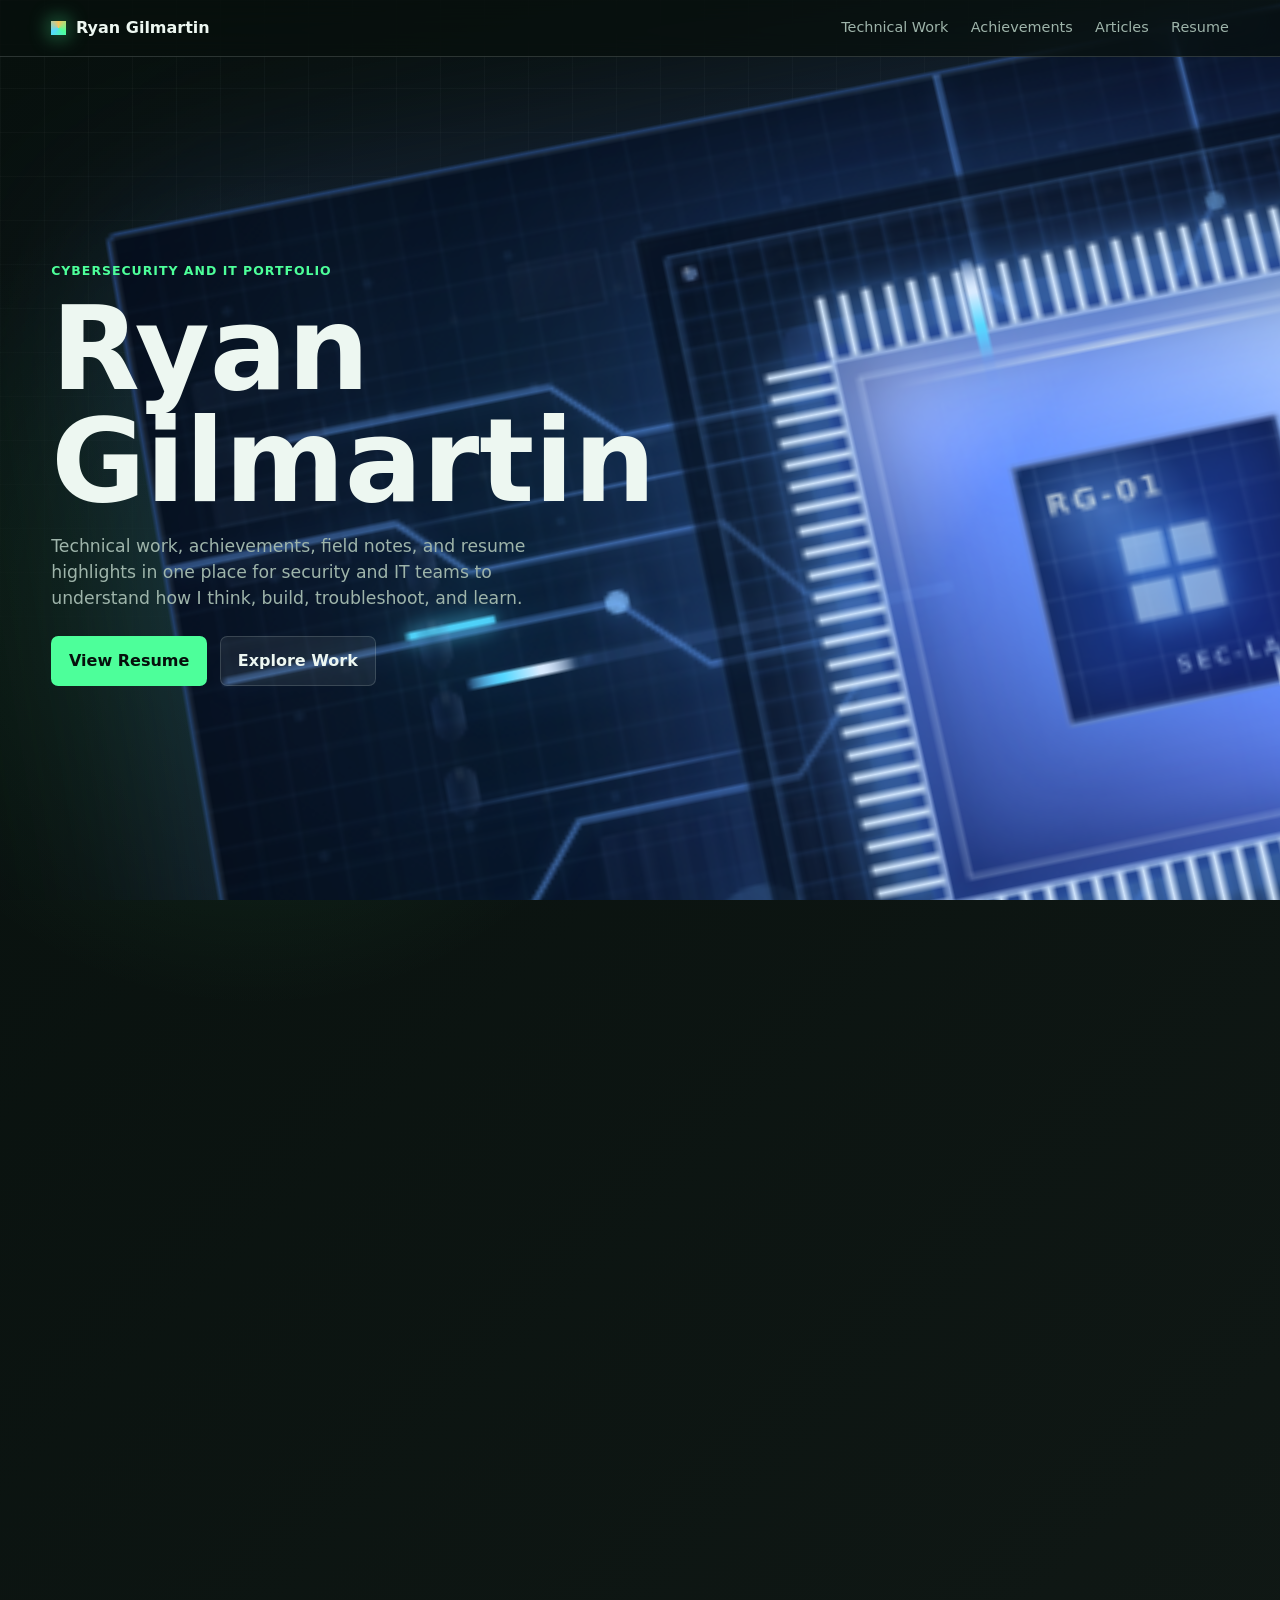
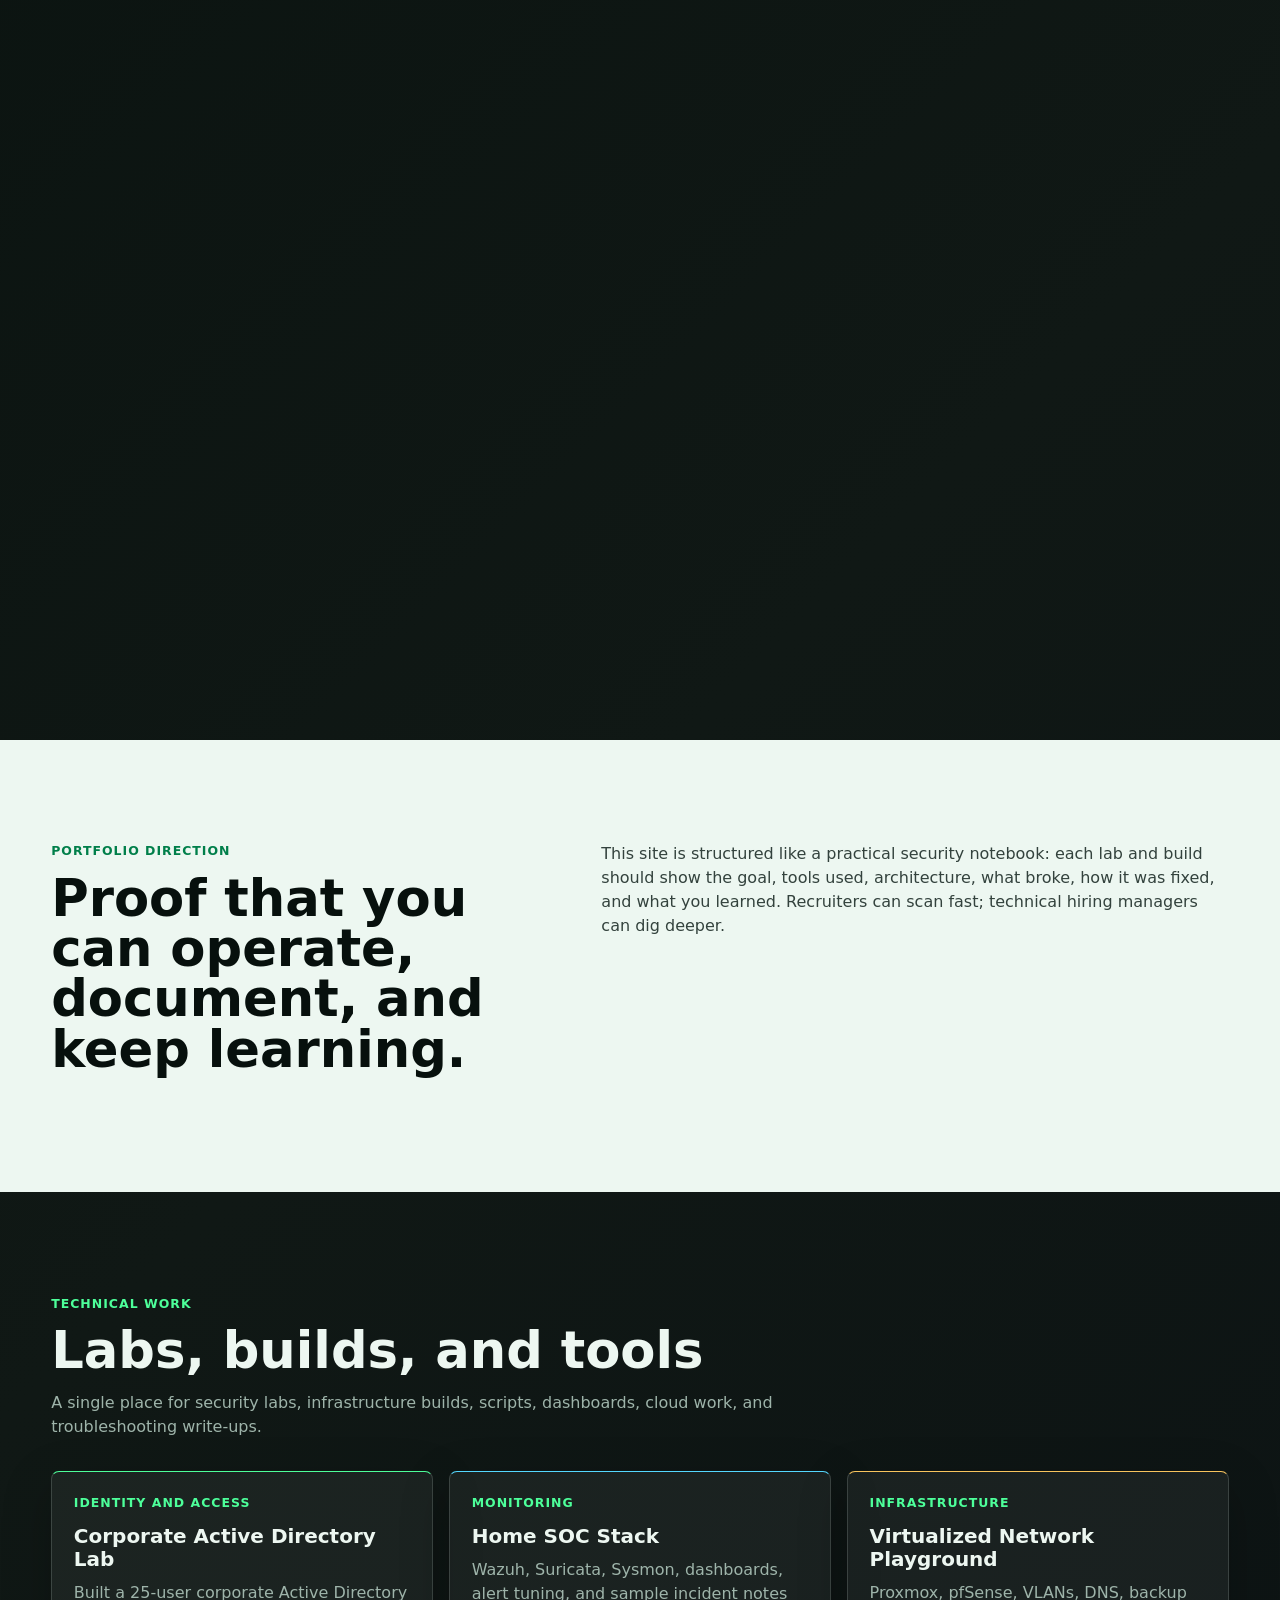
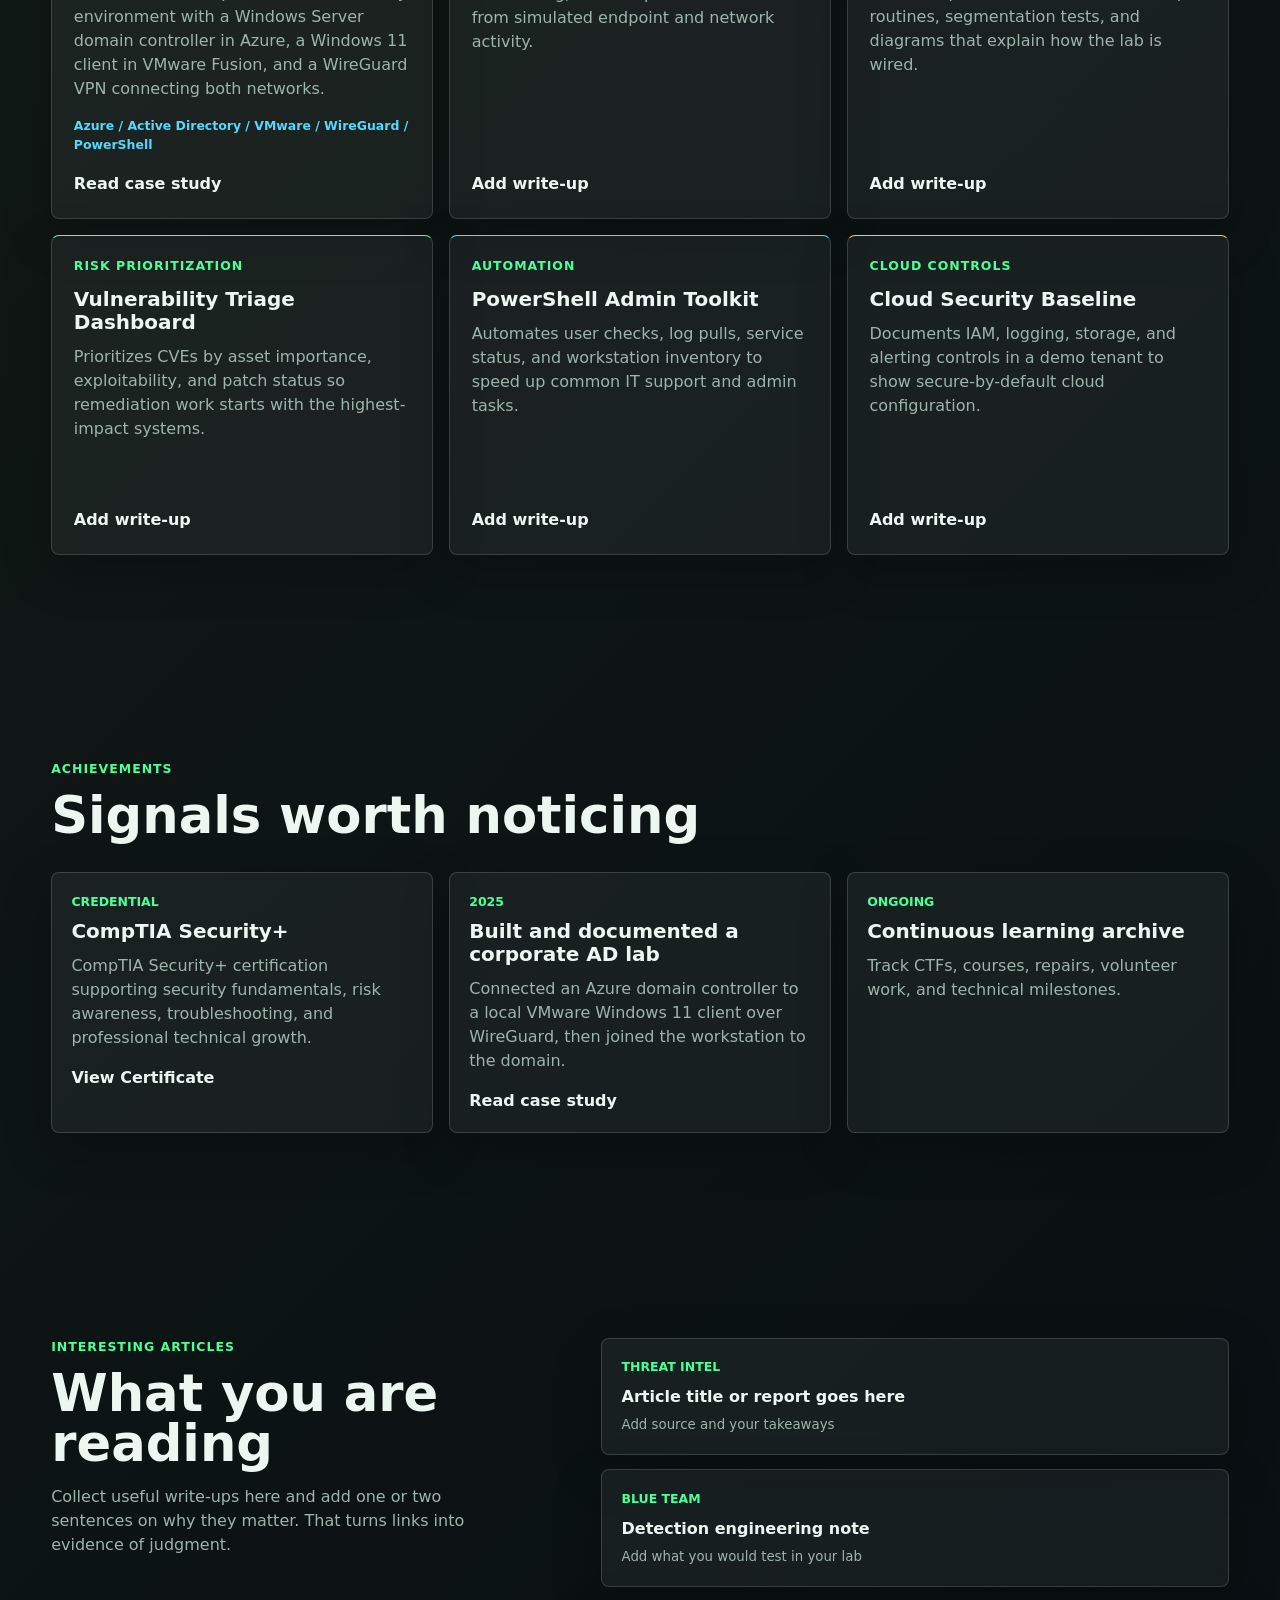
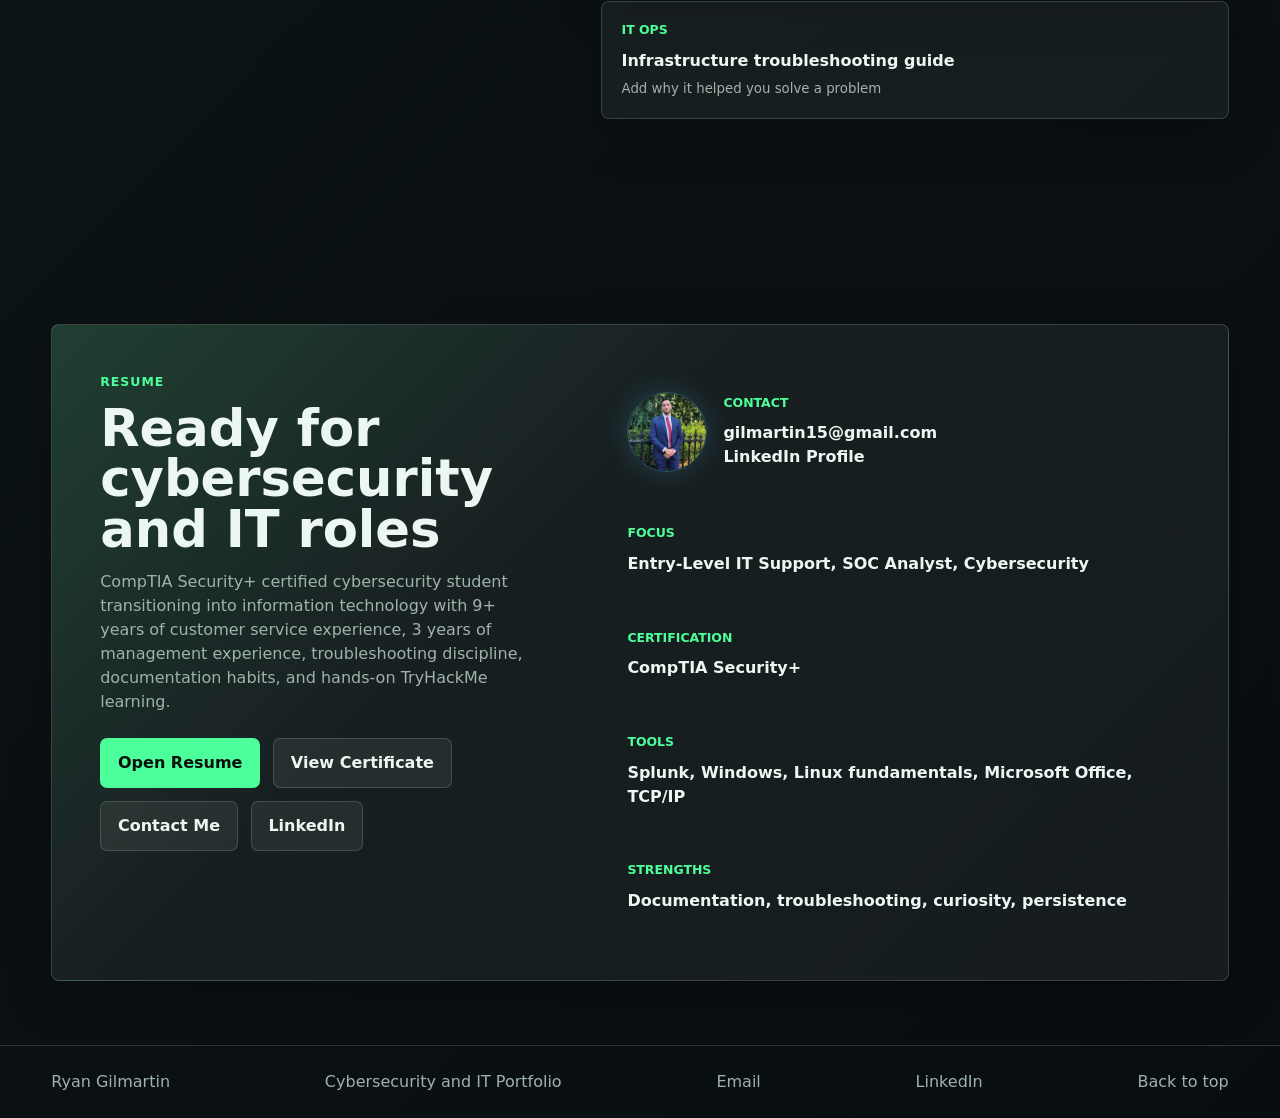
==== commit 007d4716: "Add corporate Active Directory lab case study" ====
--- a/index.html
+++ b/index.html
@@ -227,12 +227,14 @@
         <div class="card-grid">
           <article class="card accent-green">
             <p class="card-kicker">Identity and Access</p>
-            <h3>Active Directory Attack and Defense Lab</h3>
-            <p>
-              Domain controller, Windows clients, Kali, Splunk, and hardening
-              notes for Kerberoasting, LLMNR poisoning, and least-privilege cleanup.
-            </p>
-            <a href="#">Add write-up</a>
+            <h3>Corporate Active Directory Lab</h3>
+            <p>
+              Built a 25-user corporate Active Directory environment with a
+              Windows Server domain controller in Azure, a Windows 11 client in
+              VMware Fusion, and a WireGuard VPN connecting both networks.
+            </p>
+            <p class="card-tags">Azure / Active Directory / VMware / WireGuard / PowerShell</p>
+            <a href="active-directory-lab.html">Read case study</a>
           </article>
           <article class="card accent-blue">
             <p class="card-kicker">Monitoring</p>
@@ -299,8 +301,12 @@
           </article>
           <article>
             <time>2025</time>
-            <h3>Built and documented a production-style lab</h3>
-            <p>Summarize what the environment proves about your IT and security skills.</p>
+            <h3>Built and documented a corporate AD lab</h3>
+            <p>
+              Connected an Azure domain controller to a local VMware Windows 11
+              client over WireGuard, then joined the workstation to the domain.
+            </p>
+            <a href="active-directory-lab.html">Read case study</a>
           </article>
           <article>
             <time>Ongoing</time>
--- a/styles.css
+++ b/styles.css
@@ -1192,6 +1192,13 @@
   font-weight: 800;
 }
 
+.card-tags {
+  margin: 0 0 1.1rem;
+  color: var(--cyan);
+  font-size: 0.78rem;
+  font-weight: 800;
+}
+
 .accent-green {
   border-top-color: var(--green);
 }
@@ -1446,6 +1453,172 @@
   gap: 1rem;
 }
 
+.project-document-body {
+  background:
+    radial-gradient(circle at 80% 0%, rgba(84, 216, 255, 0.14), transparent 24rem),
+    radial-gradient(circle at 8% 16%, rgba(77, 255, 154, 0.13), transparent 24rem),
+    #07100d;
+}
+
+.project-document {
+  width: min(100%, 74rem);
+  margin: 0 auto;
+  padding: 7rem clamp(1rem, 4vw, 2rem) 4rem;
+}
+
+.project-hero {
+  padding-bottom: 1.5rem;
+  border-bottom: 1px solid var(--line);
+}
+
+.project-hero h1 {
+  max-width: 13ch;
+  font-size: clamp(3rem, 7vw, 6.4rem);
+  line-height: 0.94;
+}
+
+.project-hero p {
+  max-width: 62rem;
+  font-size: clamp(1rem, 1.4vw, 1.18rem);
+}
+
+.project-actions {
+  display: flex;
+  flex-wrap: wrap;
+  gap: 0.8rem;
+  margin-top: 1.5rem;
+}
+
+.project-summary-grid {
+  display: grid;
+  grid-template-columns: repeat(4, minmax(0, 1fr));
+  gap: 1rem;
+  margin: 1rem 0;
+}
+
+.project-summary-grid article,
+.project-sidebar,
+.project-block {
+  border: 1px solid var(--line);
+  border-radius: 0.5rem;
+  background: rgba(237, 247, 241, 0.055);
+  box-shadow: 0 16px 50px rgba(0, 0, 0, 0.18);
+}
+
+.project-summary-grid article {
+  padding: 1rem;
+}
+
+.project-summary-grid span,
+.project-sidebar h2 {
+  display: block;
+  margin-bottom: 0.55rem;
+  color: var(--green);
+  font-size: 0.76rem;
+  font-weight: 900;
+  letter-spacing: 0.08em;
+  text-transform: uppercase;
+}
+
+.project-summary-grid strong {
+  display: block;
+  margin-bottom: 0.45rem;
+}
+
+.project-summary-grid p {
+  margin-bottom: 0;
+  font-size: 0.95rem;
+}
+
+.project-layout {
+  display: grid;
+  grid-template-columns: minmax(15rem, 0.34fr) minmax(0, 0.66fr);
+  gap: 1rem;
+  align-items: start;
+}
+
+.project-sidebar {
+  position: sticky;
+  top: 5.5rem;
+  padding: 1rem;
+}
+
+.project-sidebar h2 {
+  font-size: 0.76rem;
+}
+
+.tag-list,
+.command-list {
+  display: flex;
+  flex-wrap: wrap;
+  gap: 0.5rem;
+}
+
+.tag-list span,
+.command-list code,
+.project-block code {
+  border: 1px solid rgba(84, 216, 255, 0.2);
+  border-radius: 0.35rem;
+  background: rgba(84, 216, 255, 0.08);
+  color: var(--text);
+}
+
+.tag-list span,
+.command-list code {
+  padding: 0.35rem 0.5rem;
+  font-size: 0.82rem;
+  font-weight: 800;
+  overflow-wrap: anywhere;
+}
+
+.project-content {
+  display: grid;
+  gap: 1rem;
+}
+
+.project-block {
+  padding: clamp(1rem, 2.5vw, 1.5rem);
+}
+
+.project-block h2 {
+  font-size: clamp(1.45rem, 2.5vw, 2.2rem);
+}
+
+.project-block code {
+  padding: 0.12rem 0.3rem;
+  font-size: 0.92em;
+}
+
+.command-list {
+  margin: 0.8rem 0 1rem;
+}
+
+.project-list {
+  display: grid;
+  gap: 0.55rem;
+  margin: 0;
+  padding-left: 1.1rem;
+  color: var(--muted);
+}
+
+.network-diagram {
+  margin: 1rem 0;
+  padding: 1rem;
+  overflow-x: auto;
+  border: 1px solid rgba(77, 255, 154, 0.22);
+  border-radius: 0.5rem;
+  background: rgba(0, 0, 0, 0.24);
+  color: var(--green);
+  line-height: 1.45;
+}
+
+.network-diagram code {
+  border: 0;
+  background: transparent;
+  color: inherit;
+  padding: 0;
+}
+
 .pdf-viewer-page {
   width: min(100%, 74rem);
   min-height: 100vh;
@@ -1501,7 +1674,8 @@
   .scene-sticky,
   .content-grid,
   .split-section,
-  .resume-panel {
+  .resume-panel,
+  .project-layout {
     grid-template-columns: 1fr;
   }
 
@@ -1542,11 +1716,16 @@
 
   .card-grid,
   .timeline,
+  .project-summary-grid,
   .resume-top,
   .resume-columns,
   .skill-grid {
     grid-template-columns: 1fr;
   }
+
+  .project-sidebar {
+    position: static;
+  }
 }
 
 @media (max-width: 560px) {
@@ -1580,6 +1759,10 @@
 
   .button {
     width: 100%;
+  }
+
+  .project-hero h1 {
+    max-width: none;
   }
 }
 
@@ -1606,6 +1789,9 @@
   .resume-contact-card,
   .resume-block,
   .cert-badge,
+  .project-summary-grid article,
+  .project-sidebar,
+  .project-block,
   .skill-grid div,
   .resume-work article {
     border-color: #ddd;
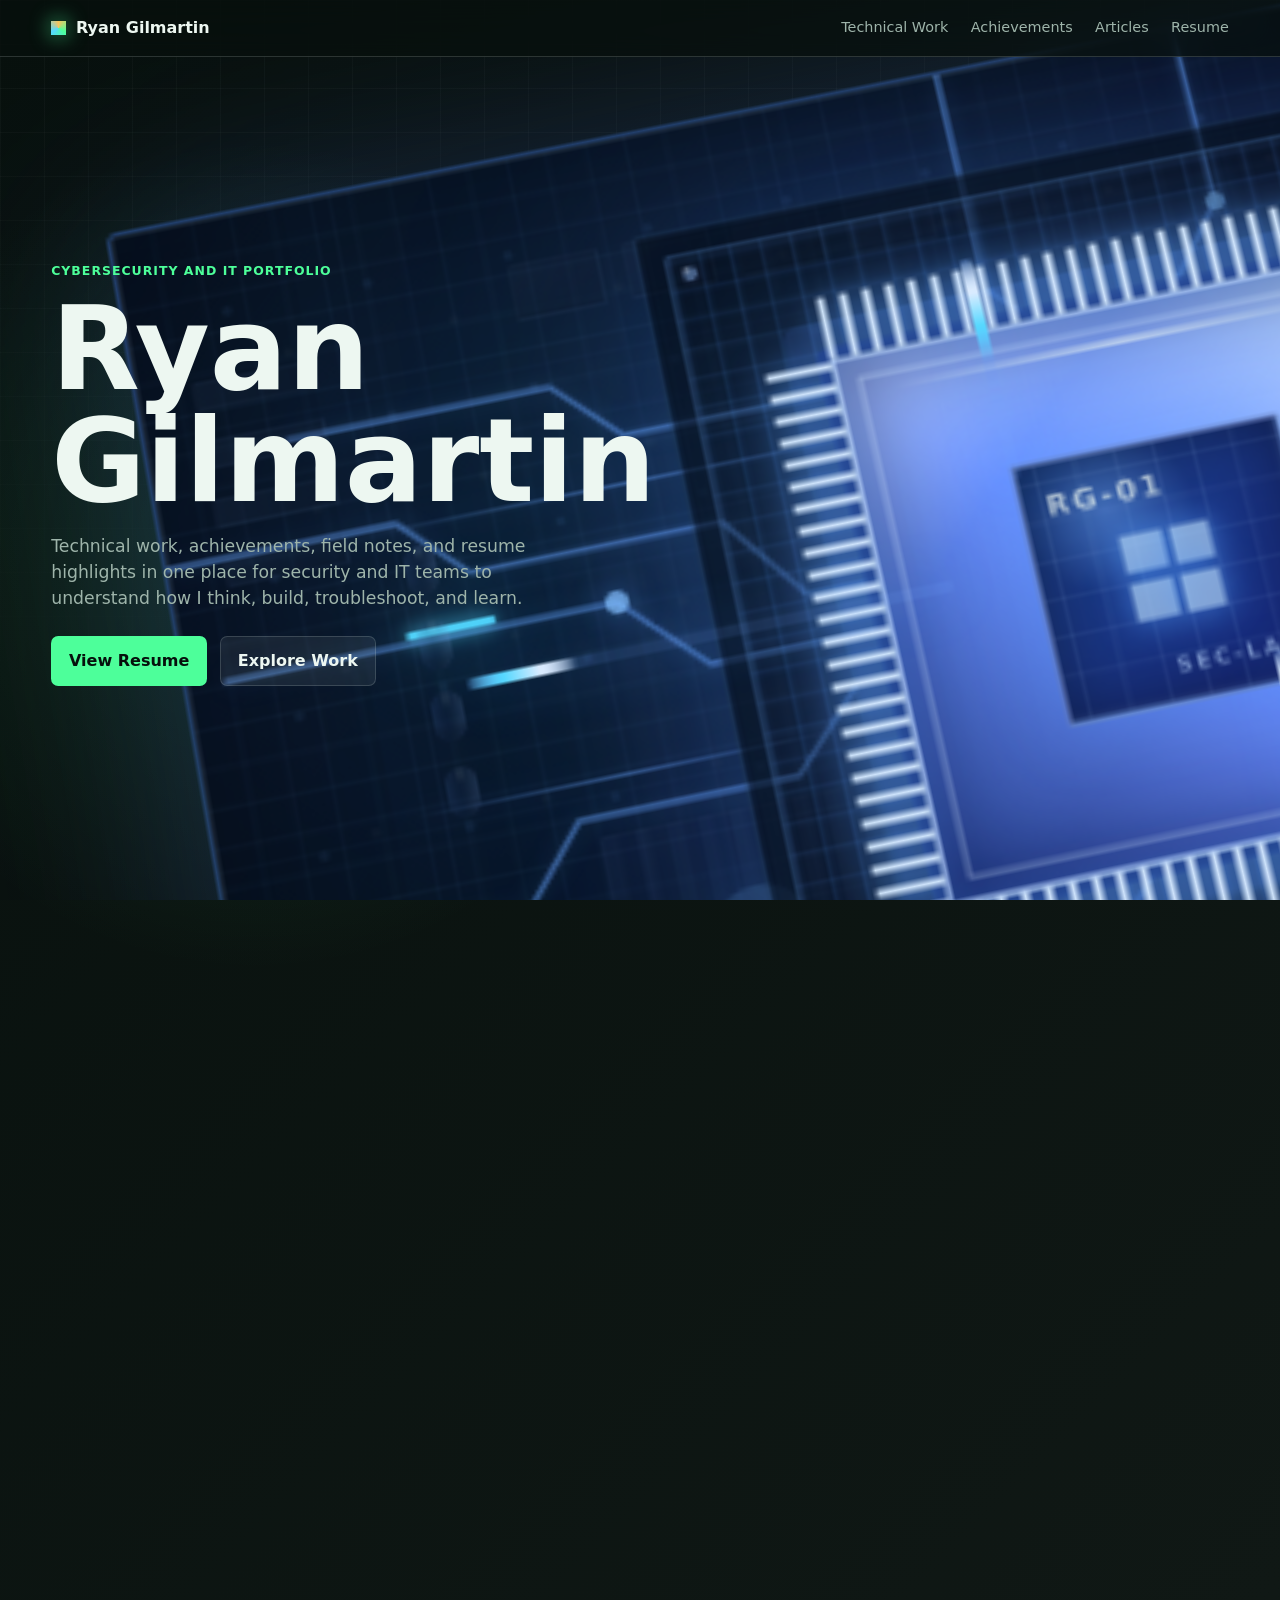
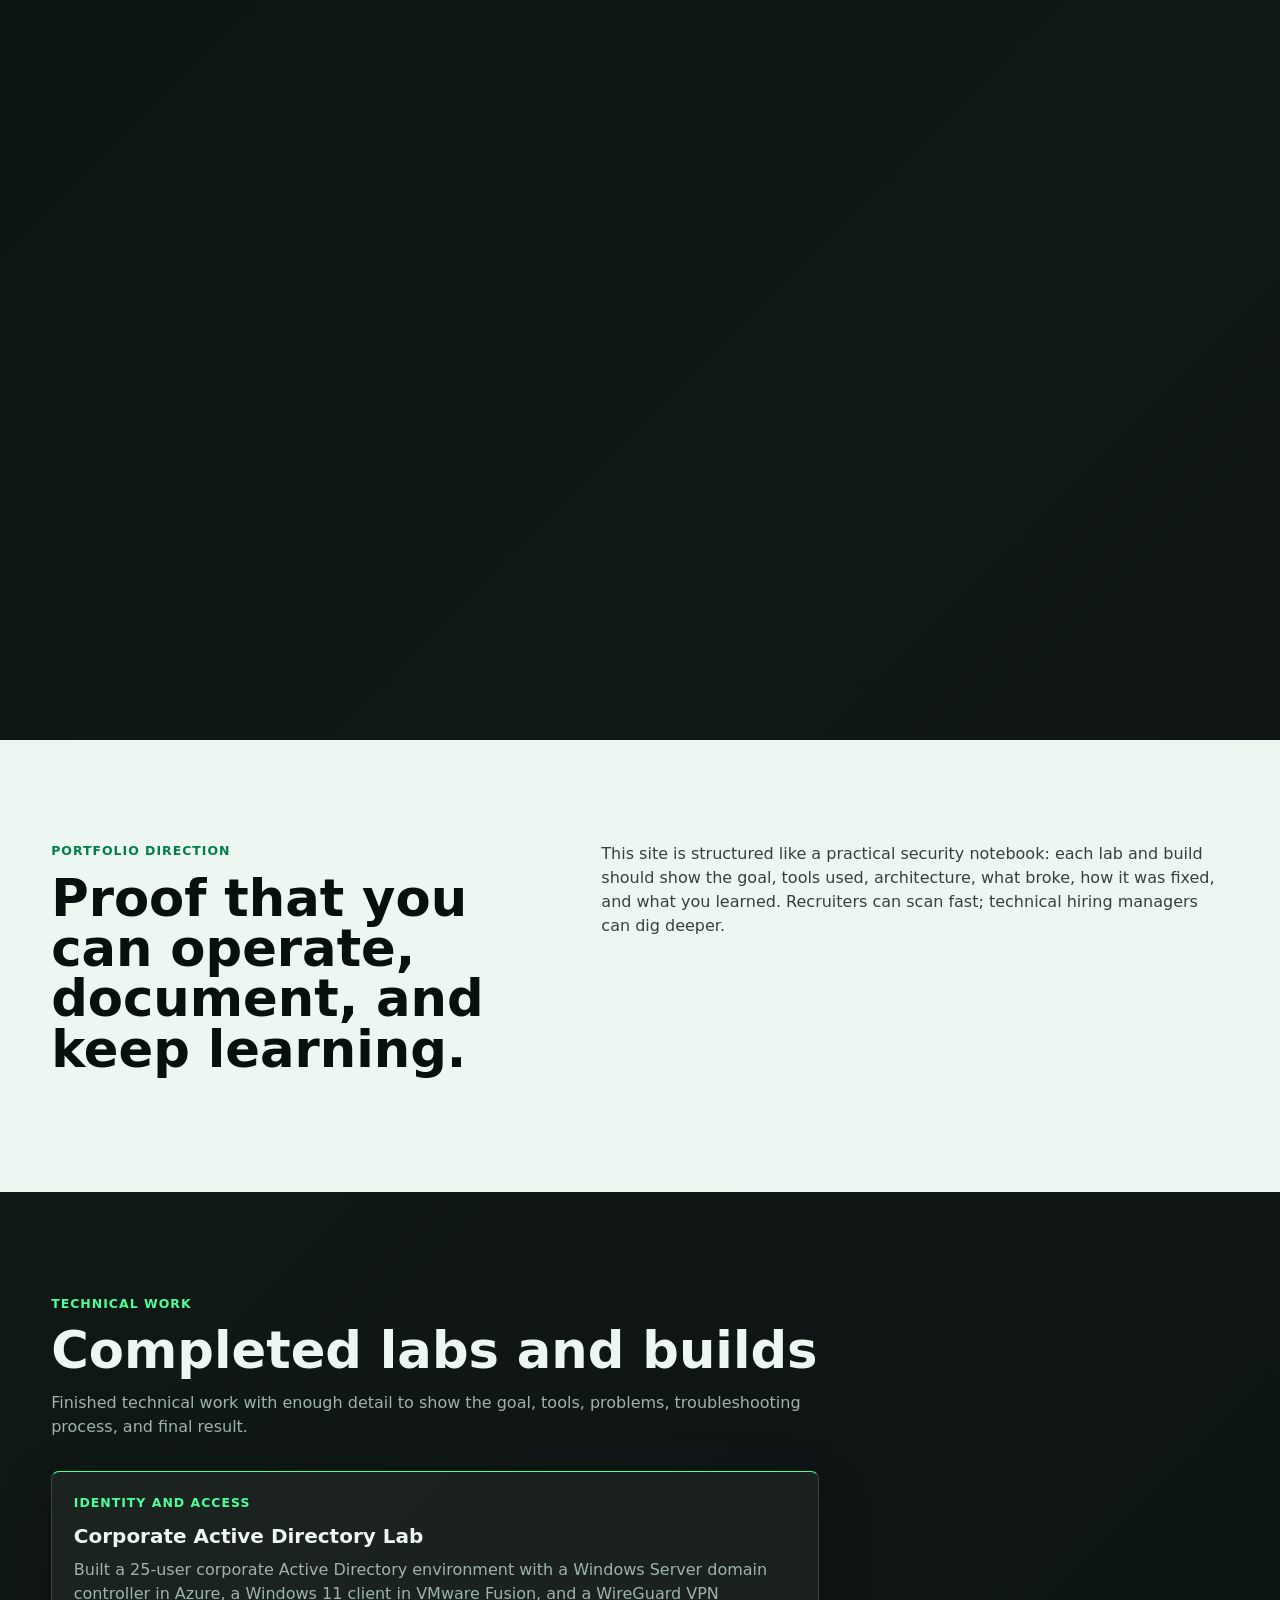
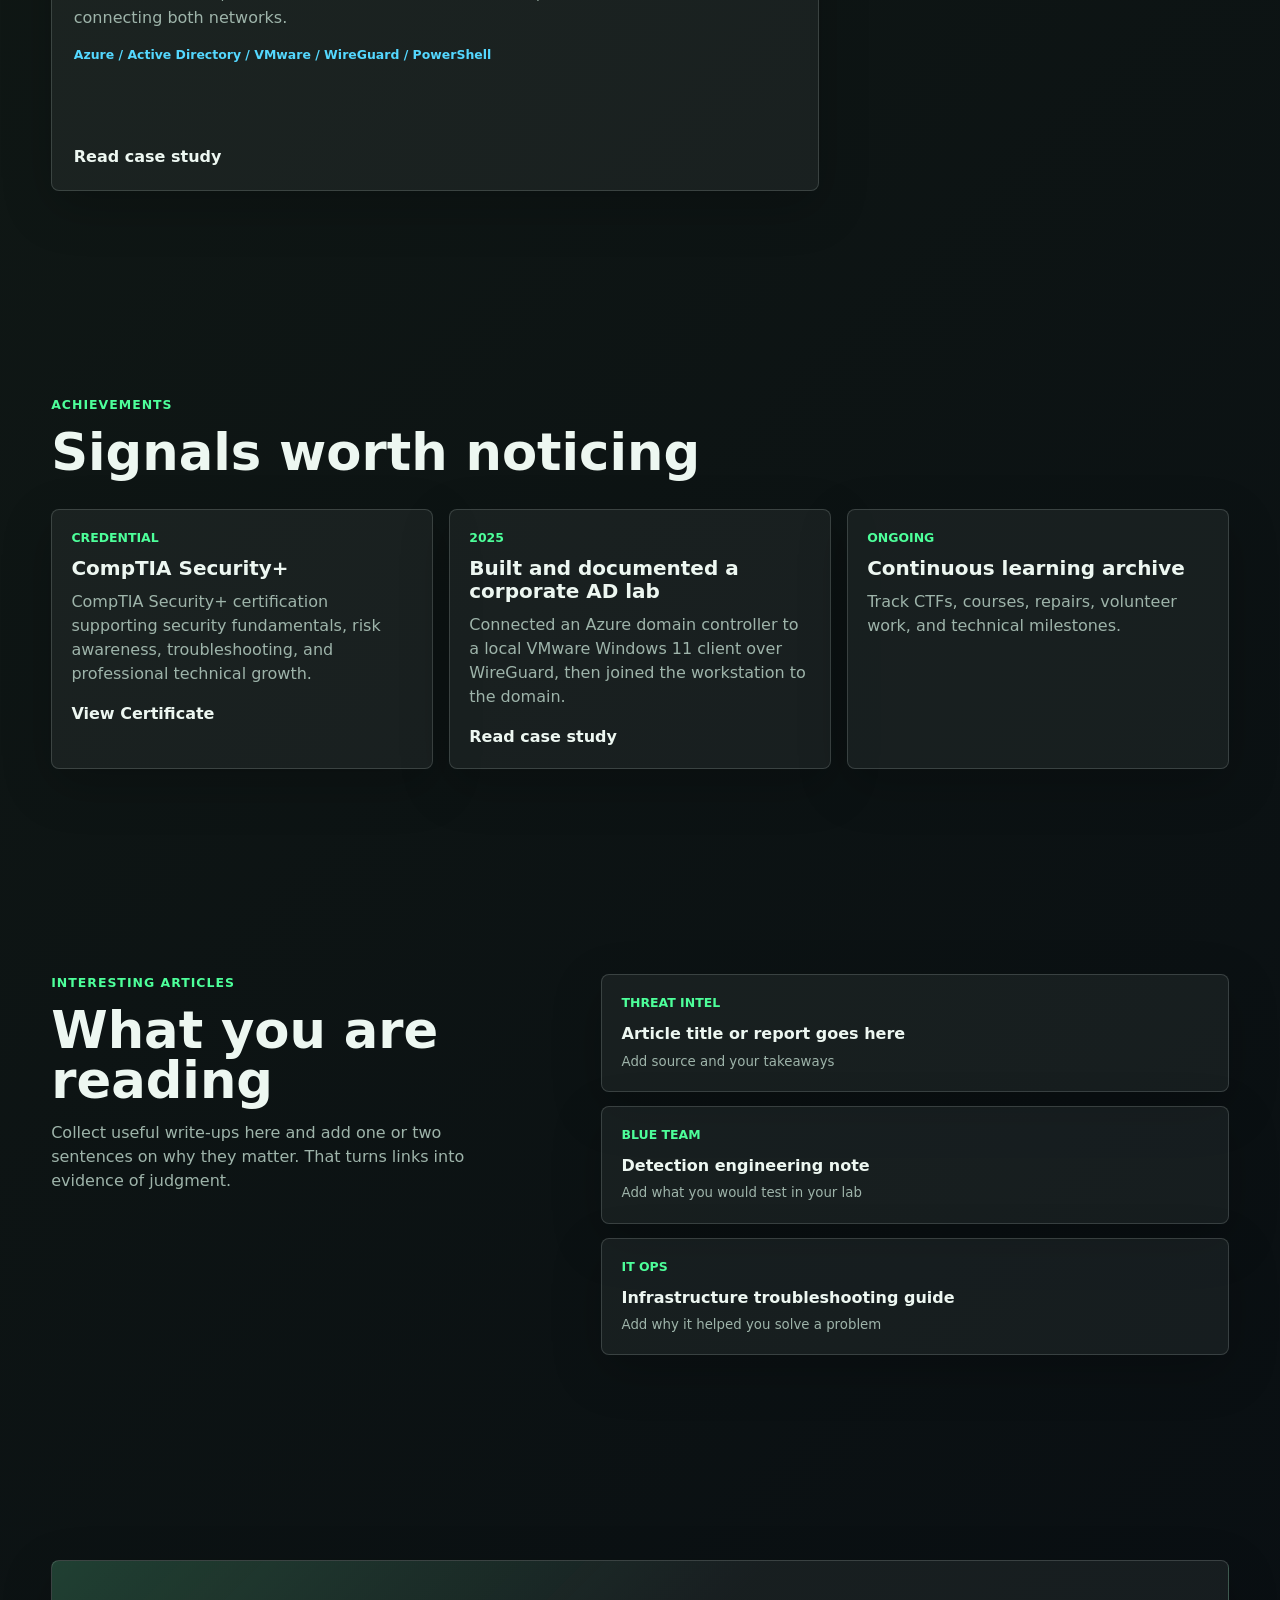
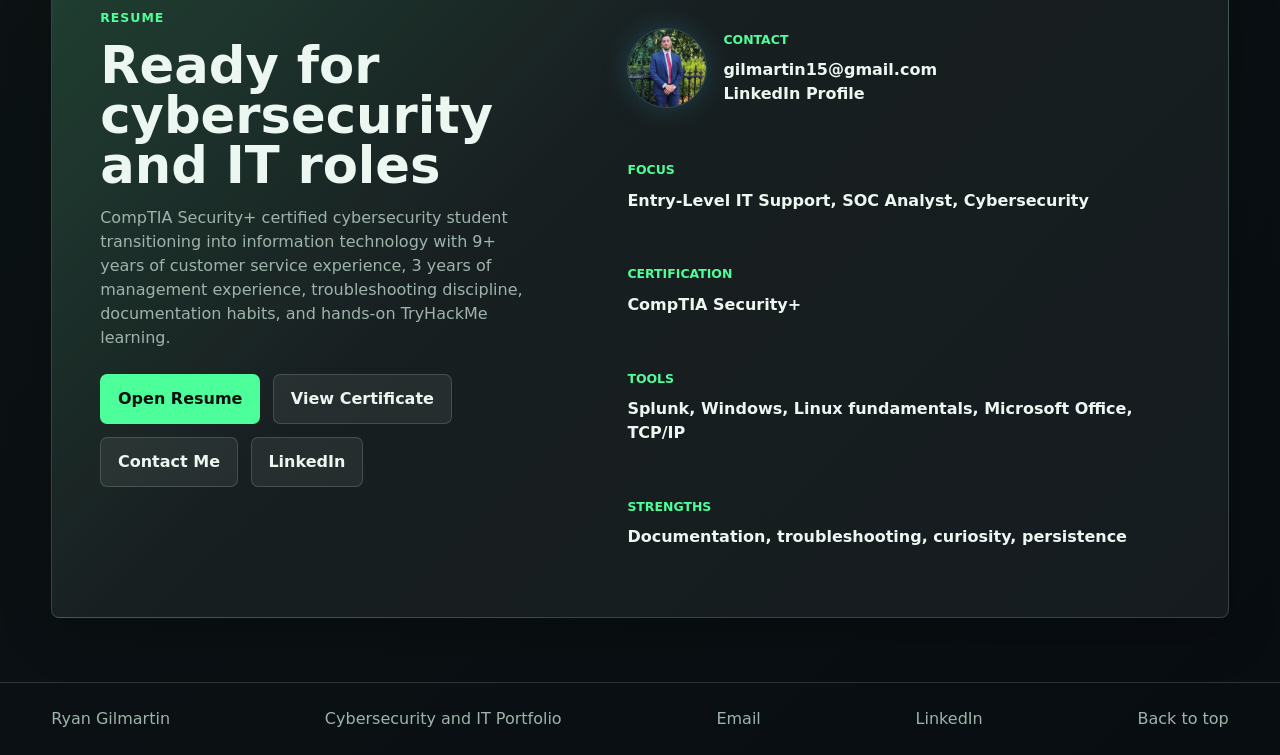
==== commit 3b1bbc03: "Remove unfinished technical work cards" ====
--- a/index.html
+++ b/index.html
@@ -218,13 +218,13 @@
       <section id="technical-work" class="section">
         <div class="section-heading">
           <p class="eyebrow">Technical Work</p>
-          <h2>Labs, builds, and tools</h2>
+          <h2>Completed labs and builds</h2>
           <p>
-            A single place for security labs, infrastructure builds, scripts,
-            dashboards, cloud work, and troubleshooting write-ups.
+            Finished technical work with enough detail to show the goal, tools,
+            problems, troubleshooting process, and final result.
           </p>
         </div>
-        <div class="card-grid">
+        <div class="card-grid featured-work-grid">
           <article class="card accent-green">
             <p class="card-kicker">Identity and Access</p>
             <h3>Corporate Active Directory Lab</h3>
@@ -235,51 +235,6 @@
             </p>
             <p class="card-tags">Azure / Active Directory / VMware / WireGuard / PowerShell</p>
             <a href="active-directory-lab.html">Read case study</a>
-          </article>
-          <article class="card accent-blue">
-            <p class="card-kicker">Monitoring</p>
-            <h3>Home SOC Stack</h3>
-            <p>
-              Wazuh, Suricata, Sysmon, dashboards, alert tuning, and sample
-              incident notes from simulated endpoint and network activity.
-            </p>
-            <a href="#">Add write-up</a>
-          </article>
-          <article class="card accent-gold">
-            <p class="card-kicker">Infrastructure</p>
-            <h3>Virtualized Network Playground</h3>
-            <p>
-              Proxmox, pfSense, VLANs, DNS, backup routines, segmentation tests,
-              and diagrams that explain how the lab is wired.
-            </p>
-            <a href="#">Add write-up</a>
-          </article>
-          <article class="card accent-green">
-            <p class="card-kicker">Risk Prioritization</p>
-            <h3>Vulnerability Triage Dashboard</h3>
-            <p>
-              Prioritizes CVEs by asset importance, exploitability, and patch
-              status so remediation work starts with the highest-impact systems.
-            </p>
-            <a href="#">Add write-up</a>
-          </article>
-          <article class="card accent-blue">
-            <p class="card-kicker">Automation</p>
-            <h3>PowerShell Admin Toolkit</h3>
-            <p>
-              Automates user checks, log pulls, service status, and workstation
-              inventory to speed up common IT support and admin tasks.
-            </p>
-            <a href="#">Add write-up</a>
-          </article>
-          <article class="card accent-gold">
-            <p class="card-kicker">Cloud Controls</p>
-            <h3>Cloud Security Baseline</h3>
-            <p>
-              Documents IAM, logging, storage, and alerting controls in a demo
-              tenant to show secure-by-default cloud configuration.
-            </p>
-            <a href="#">Add write-up</a>
           </article>
         </div>
       </section>
--- a/styles.css
+++ b/styles.css
@@ -1169,6 +1169,10 @@
   gap: 1rem;
 }
 
+.featured-work-grid {
+  grid-template-columns: minmax(0, 48rem);
+}
+
 .card,
 .timeline article,
 .article-stack a,
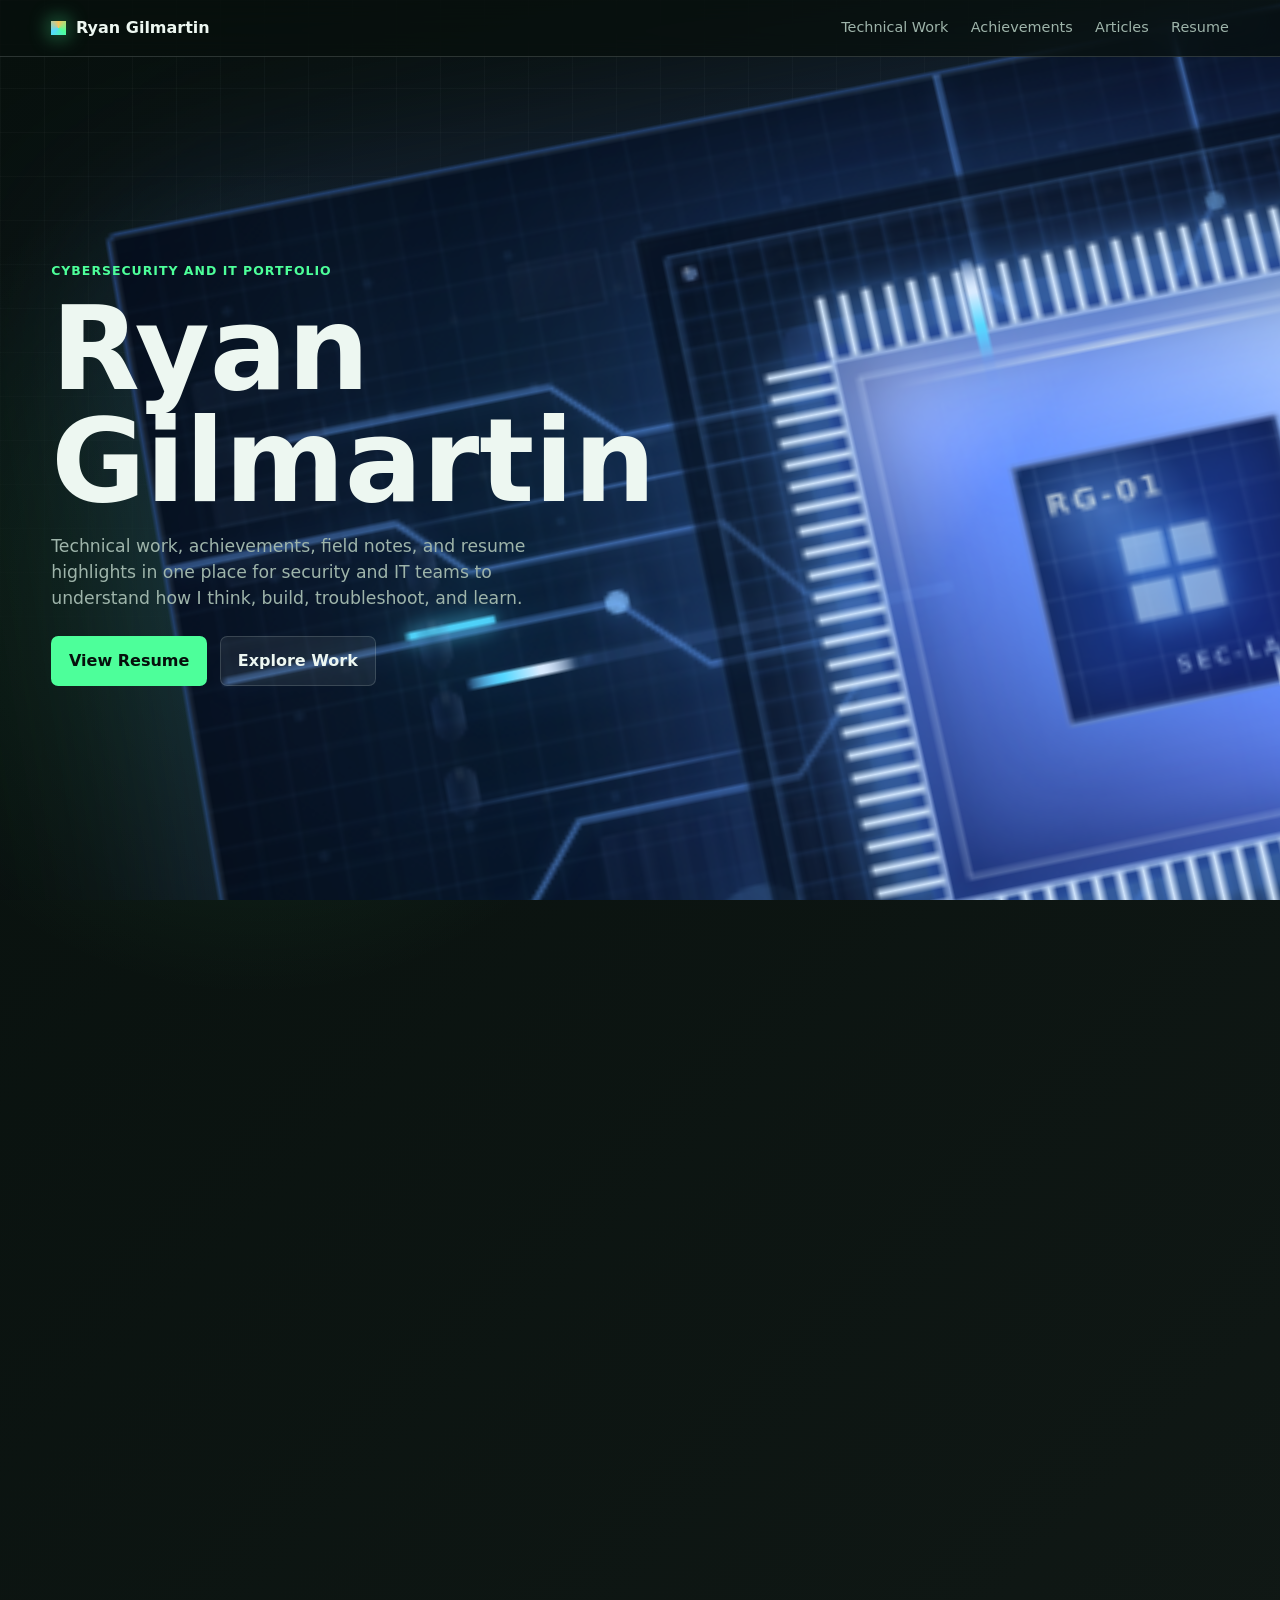
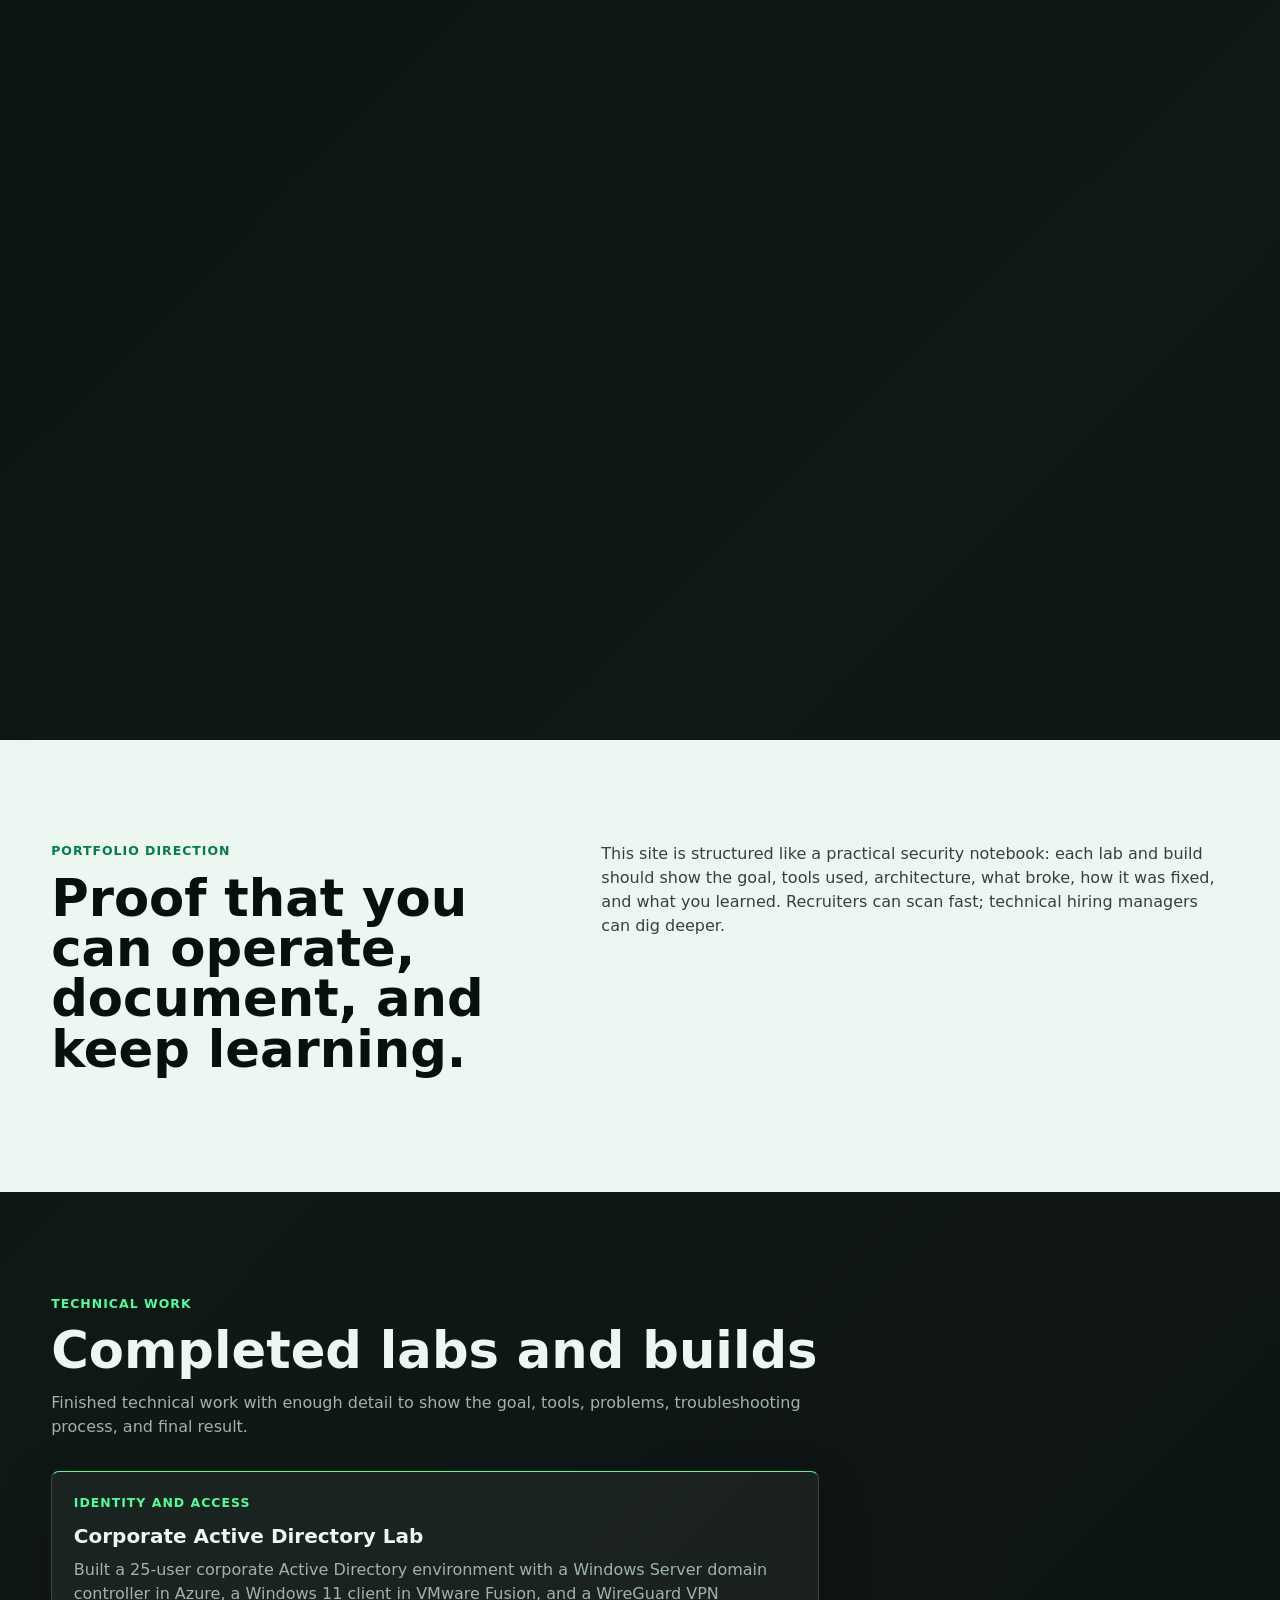
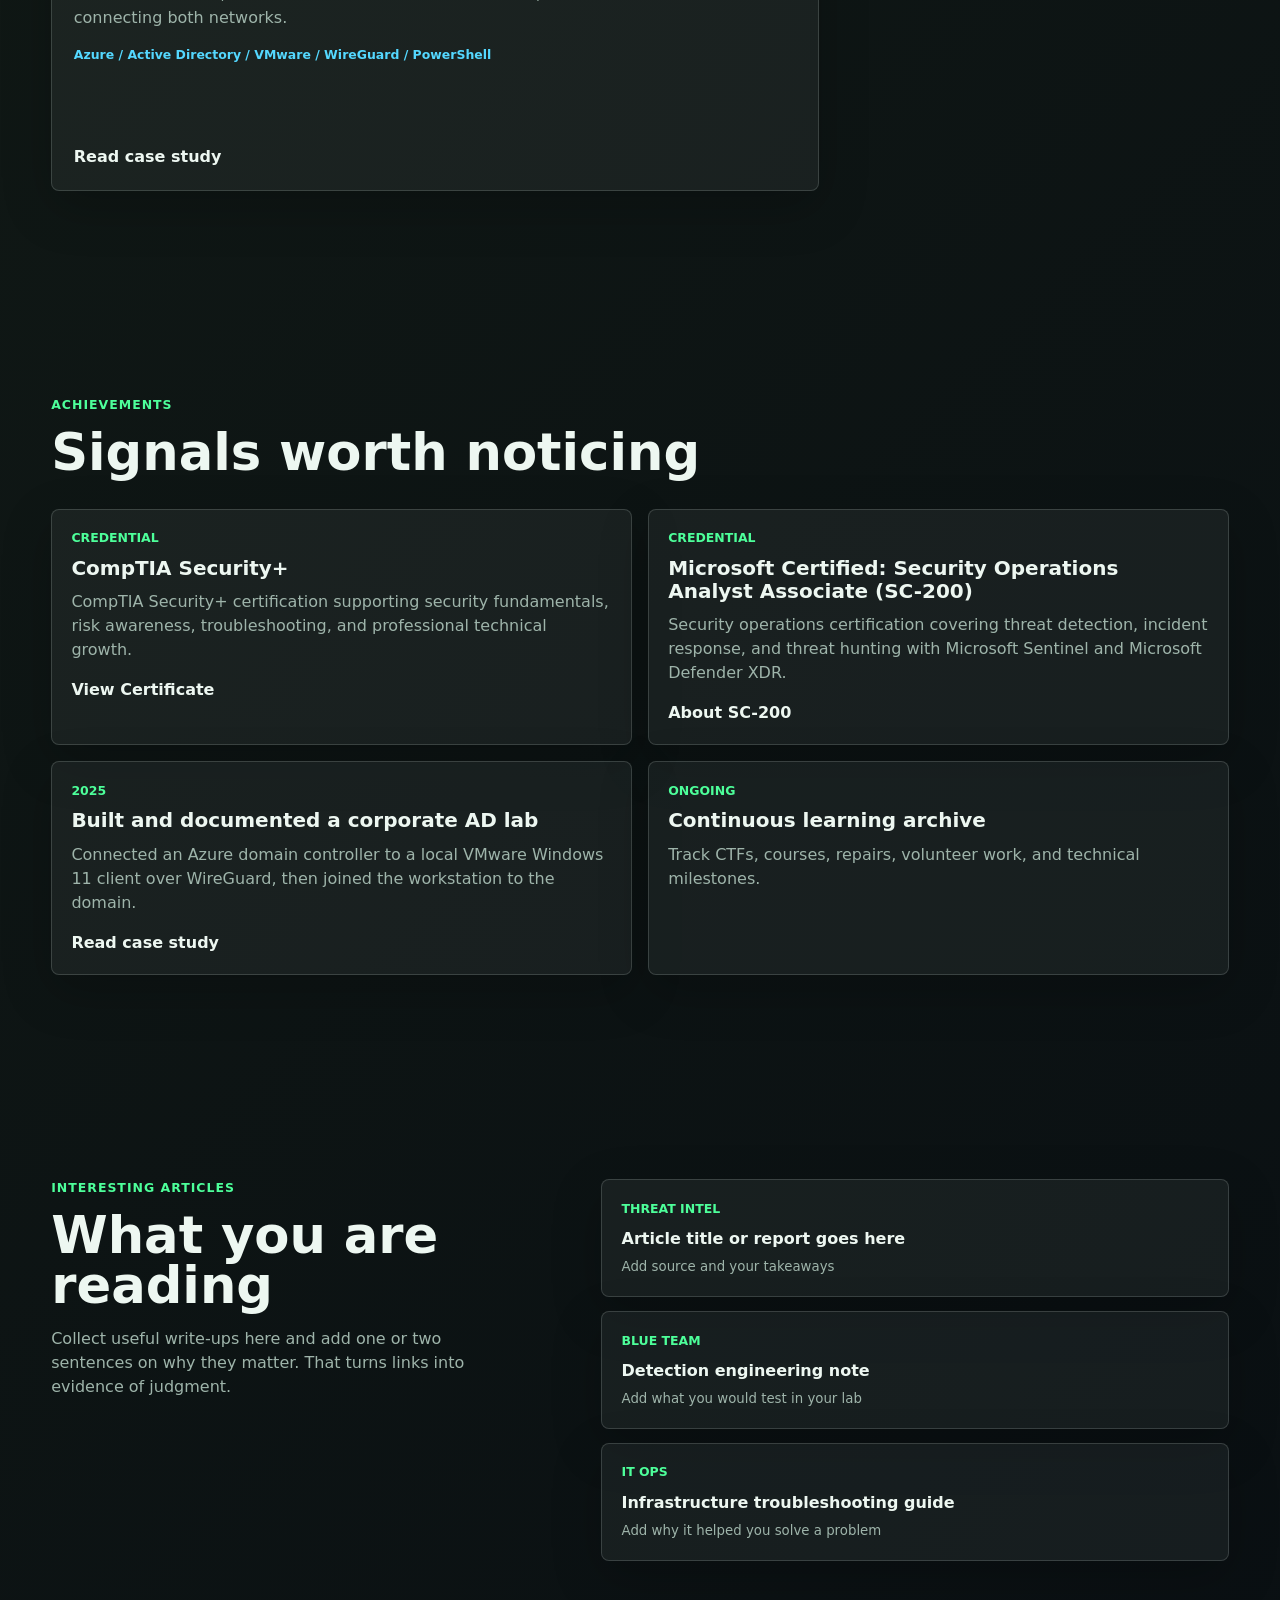
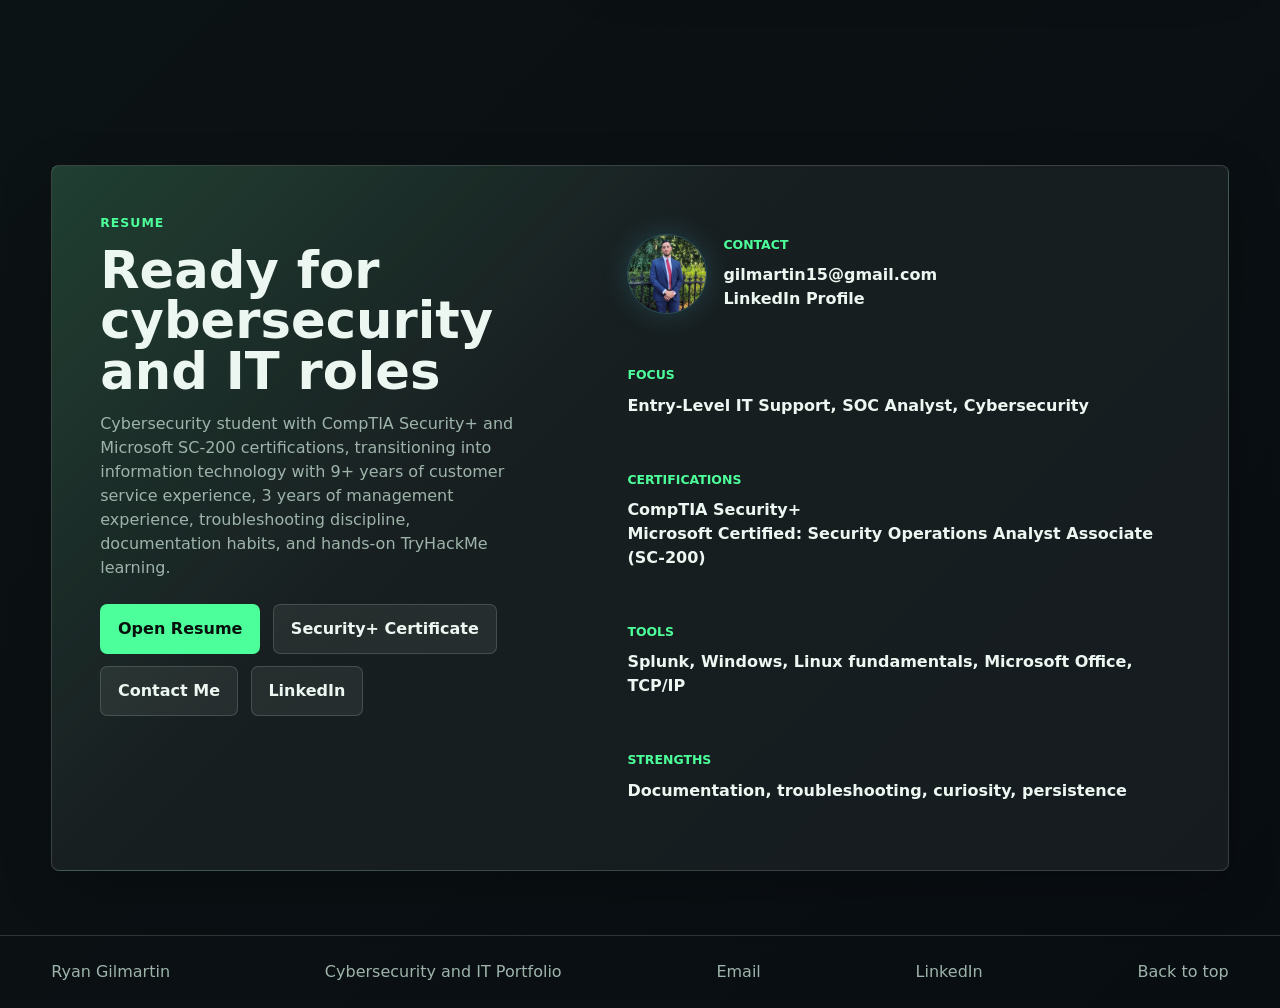
==== commit 16a180d7: "Add Microsoft SC-200 certification to portfolio" ====
--- a/index.html
+++ b/index.html
@@ -255,6 +255,16 @@
             <a href="assets/comptia-security-plus-certificate.pdf">View Certificate</a>
           </article>
           <article>
+            <time>Credential</time>
+            <h3>Microsoft Certified: Security Operations Analyst Associate (SC-200)</h3>
+            <p>
+              Security operations certification covering threat detection,
+              incident response, and threat hunting with Microsoft Sentinel
+              and Microsoft Defender XDR.
+            </p>
+            <a href="https://learn.microsoft.com/en-us/credentials/certifications/security-operations-analyst/">About SC-200</a>
+          </article>
+          <article>
             <time>2025</time>
             <h3>Built and documented a corporate AD lab</h3>
             <p>
@@ -305,14 +315,15 @@
             <p class="eyebrow">Resume</p>
             <h2>Ready for cybersecurity and IT roles</h2>
             <p>
-              CompTIA Security+ certified cybersecurity student transitioning
-              into information technology with 9+ years of customer service
+              Cybersecurity student with CompTIA Security+ and Microsoft SC-200
+              certifications, transitioning into information technology with
+              9+ years of customer service
               experience, 3 years of management experience, troubleshooting
               discipline, documentation habits, and hands-on TryHackMe learning.
             </p>
             <div class="hero-actions">
               <a class="button primary" href="resume-pdf.html">Open Resume</a>
-              <a class="button secondary" href="assets/comptia-security-plus-certificate.pdf">View Certificate</a>
+              <a class="button secondary" href="assets/comptia-security-plus-certificate.pdf">Security+ Certificate</a>
               <a class="button secondary" href="mailto:gilmartin15@gmail.com">Contact Me</a>
               <a class="button secondary" href="https://www.linkedin.com/in/ryan-gilmartin-147a14136">LinkedIn</a>
             </div>
@@ -331,8 +342,9 @@
               <strong>Entry-Level IT Support, SOC Analyst, Cybersecurity</strong>
             </article>
             <article>
-              <span>Certification</span>
+              <span>Certifications</span>
               <strong>CompTIA Security+</strong>
+              <strong>Microsoft Certified: Security Operations Analyst Associate (SC-200)</strong>
             </article>
             <article>
               <span>Tools</span>
--- a/styles.css
+++ b/styles.css
@@ -1223,7 +1223,7 @@
 
 .timeline {
   display: grid;
-  grid-template-columns: repeat(3, minmax(0, 1fr));
+  grid-template-columns: repeat(2, minmax(0, 1fr));
   gap: 1rem;
 }
 
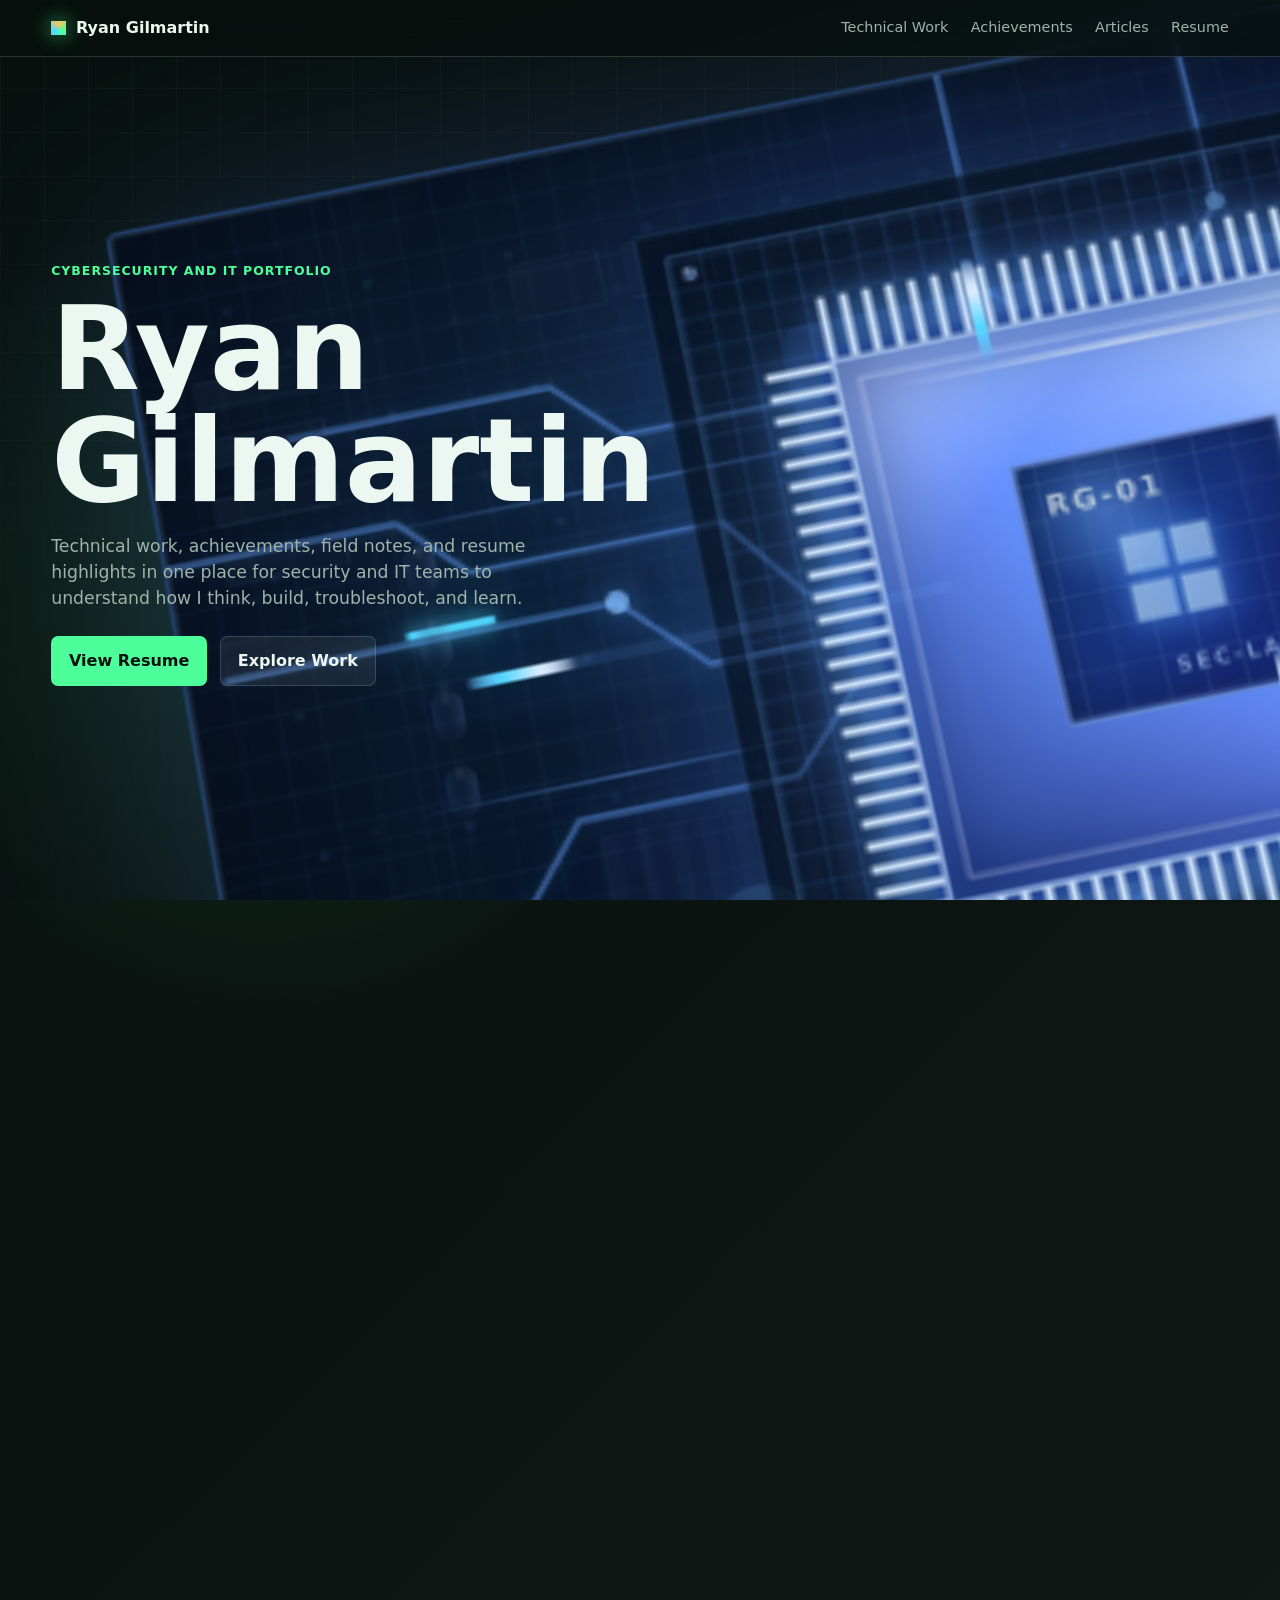
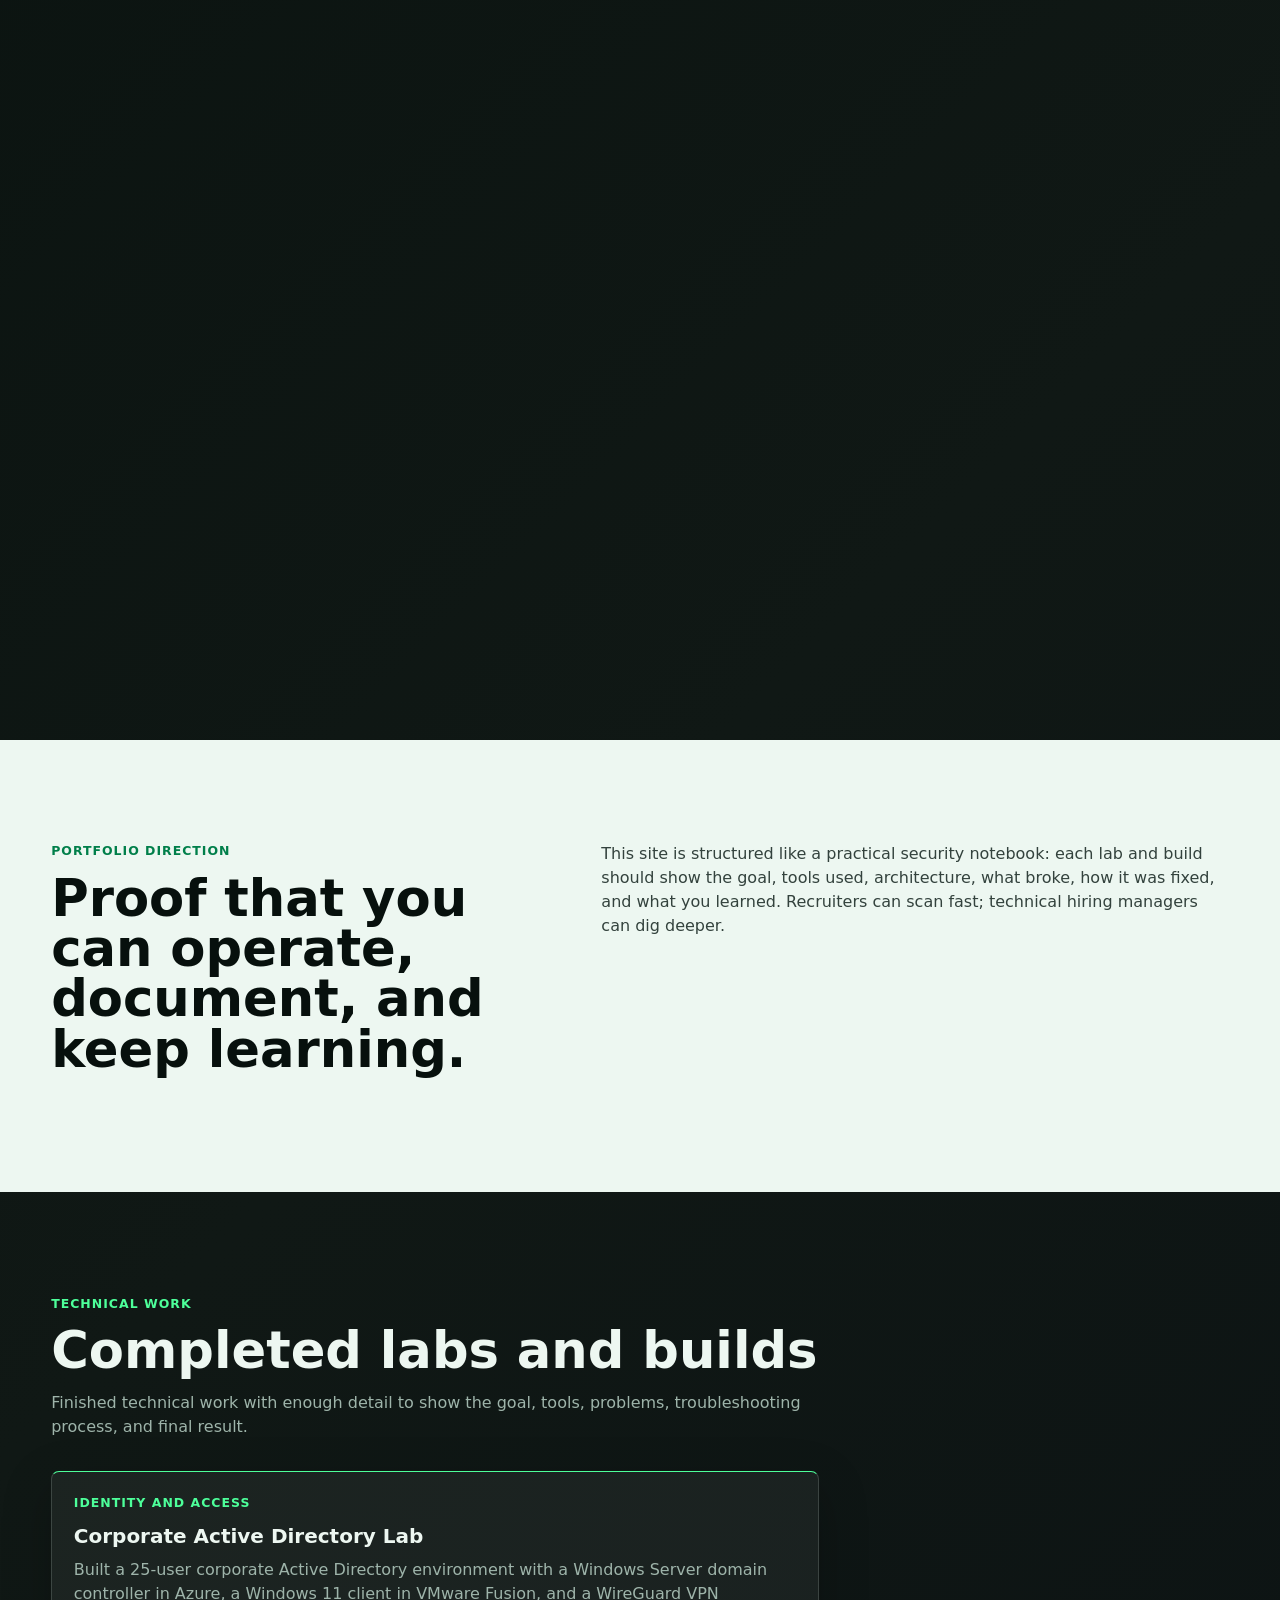
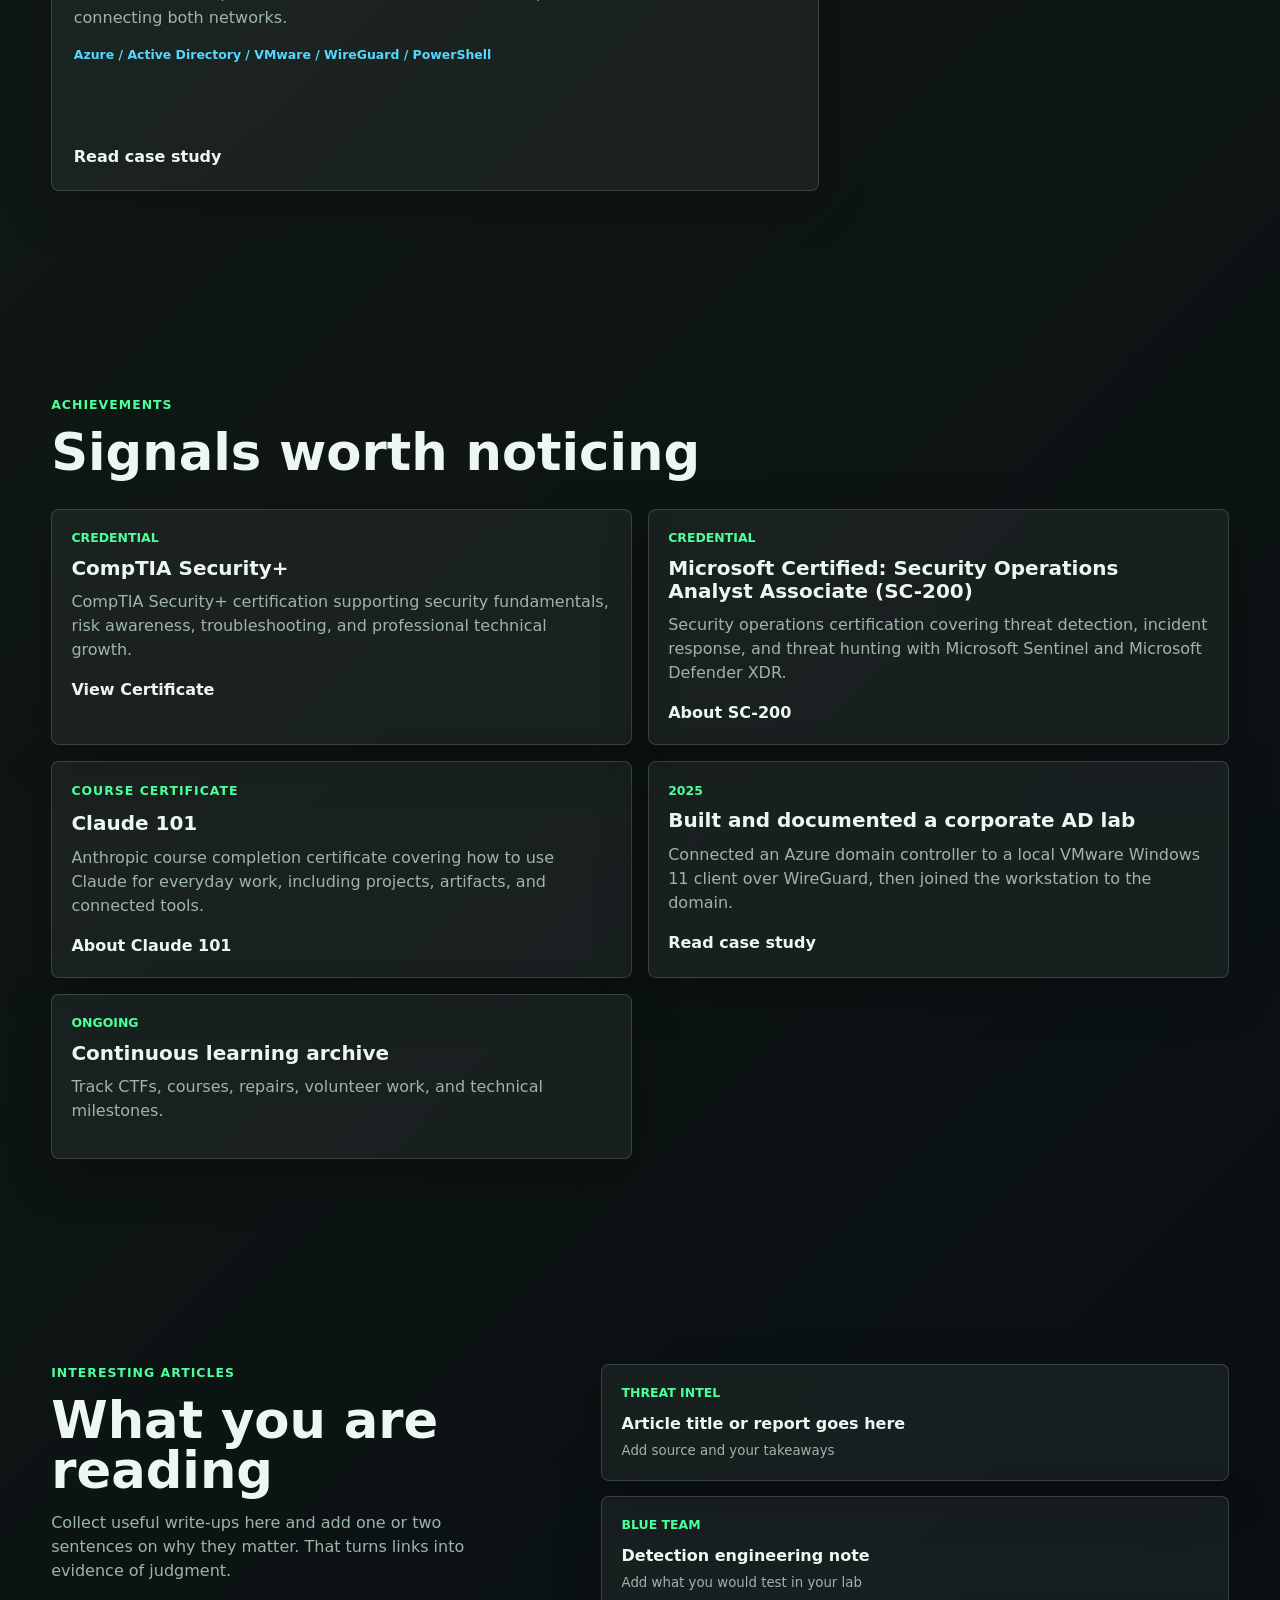
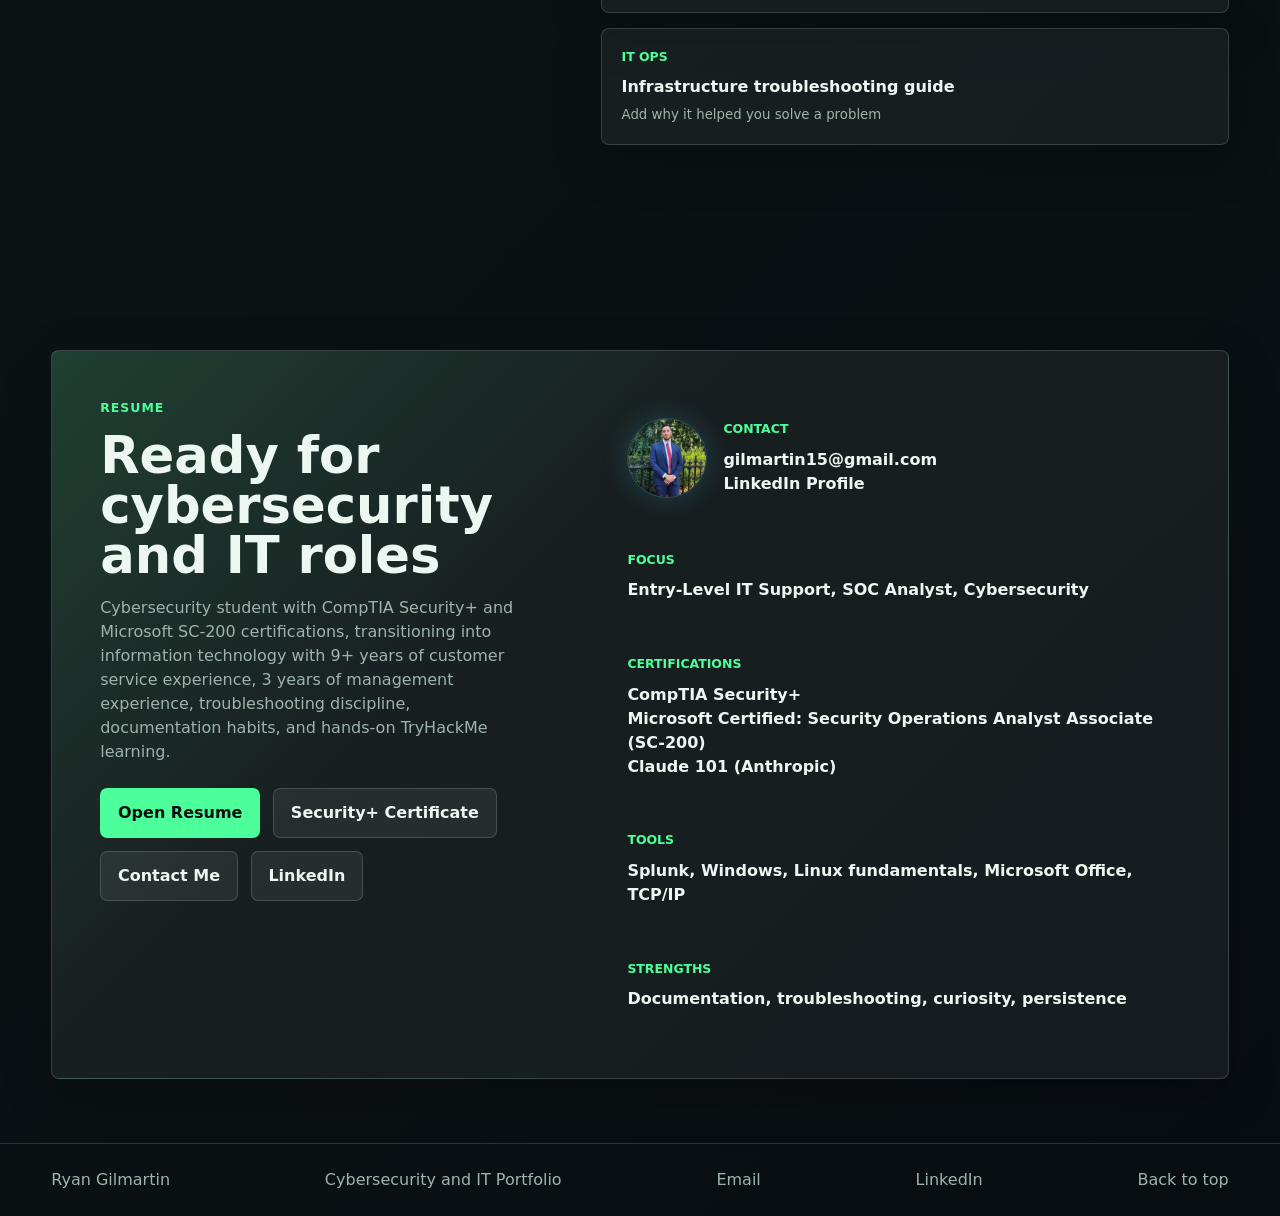
==== commit 8cb3f2d2: "Add Anthropic Claude 101 course certificate" ====
--- a/index.html
+++ b/index.html
@@ -265,6 +265,15 @@
             <a href="https://learn.microsoft.com/en-us/credentials/certifications/security-operations-analyst/">About SC-200</a>
           </article>
           <article>
+            <p class="card-kicker">Course Certificate</p>
+            <h3>Claude 101</h3>
+            <p>
+              Anthropic course completion certificate covering how to use Claude
+              for everyday work, including projects, artifacts, and connected tools.
+            </p>
+            <a href="https://anthropic.skilljar.com/claude-101">About Claude 101</a>
+          </article>
+          <article>
             <time>2025</time>
             <h3>Built and documented a corporate AD lab</h3>
             <p>
@@ -345,6 +354,7 @@
               <span>Certifications</span>
               <strong>CompTIA Security+</strong>
               <strong>Microsoft Certified: Security Operations Analyst Associate (SC-200)</strong>
+              <strong>Claude 101 (Anthropic)</strong>
             </article>
             <article>
               <span>Tools</span>
